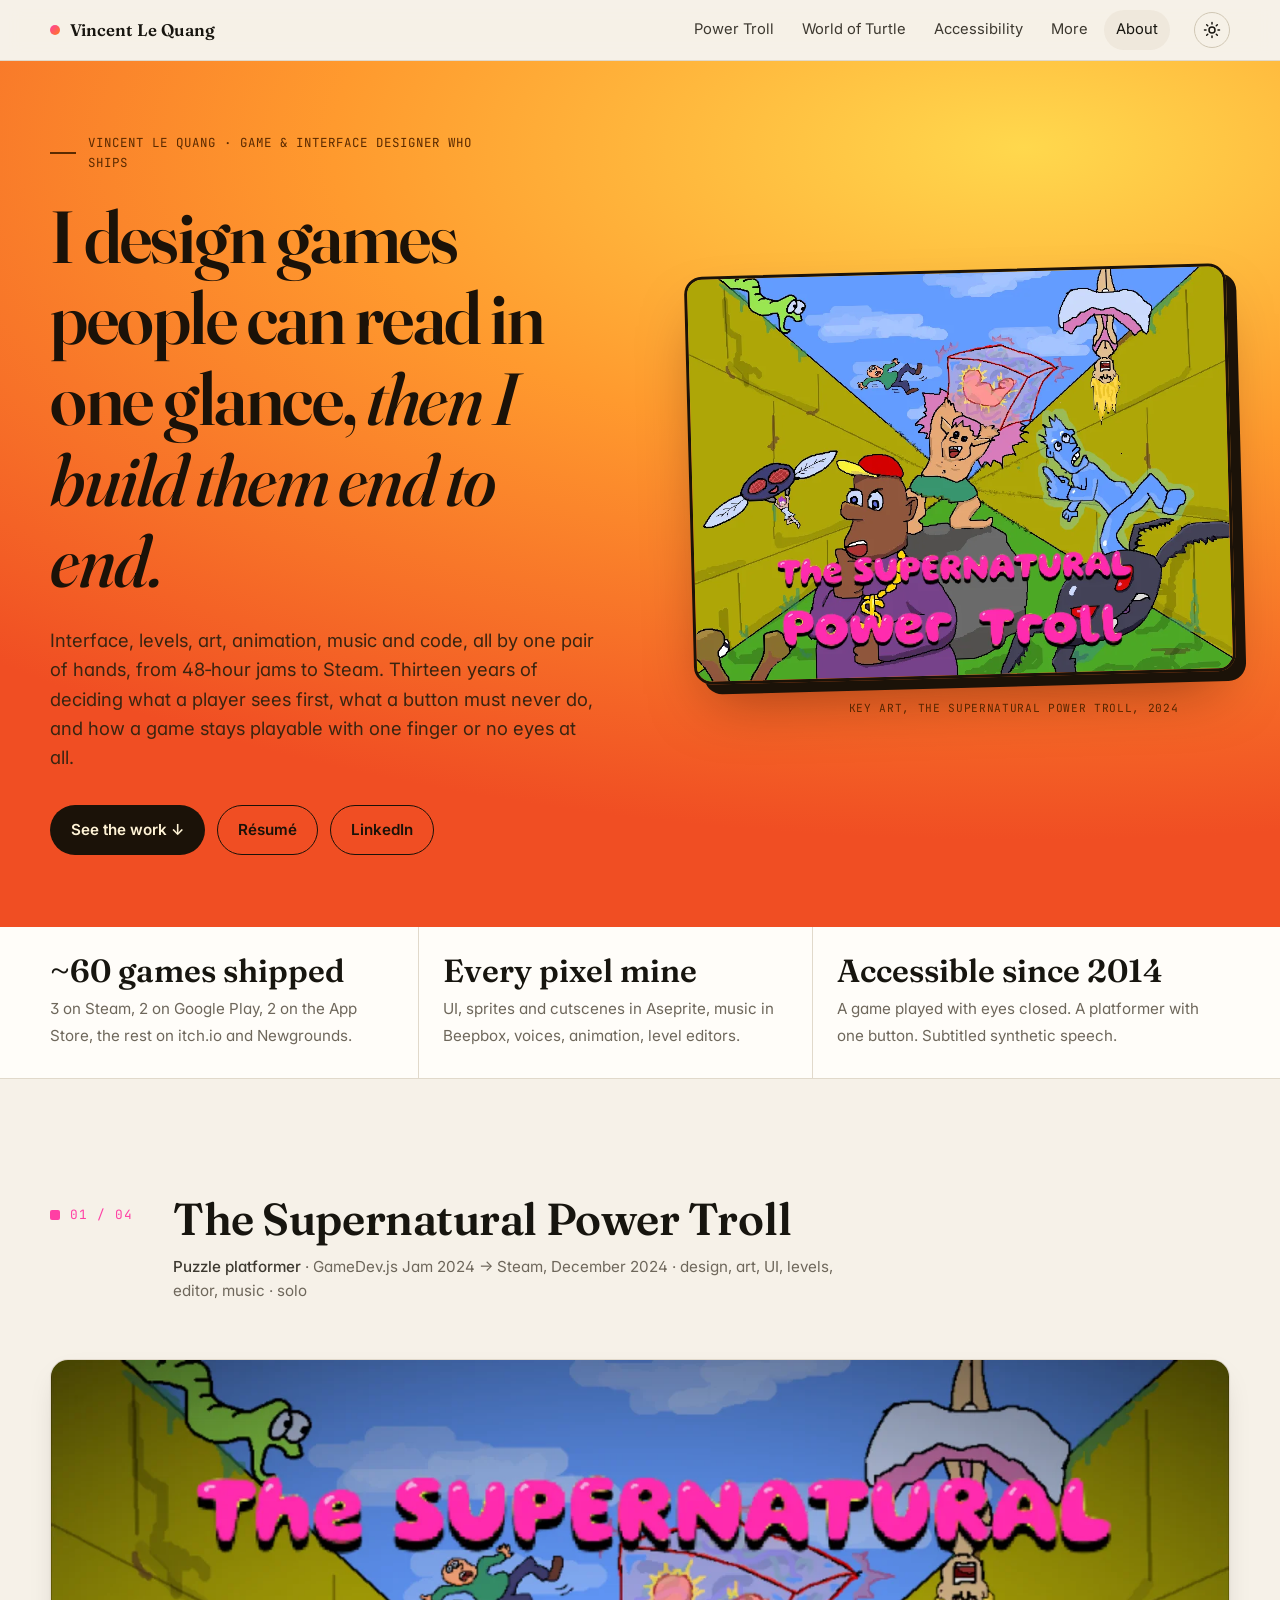
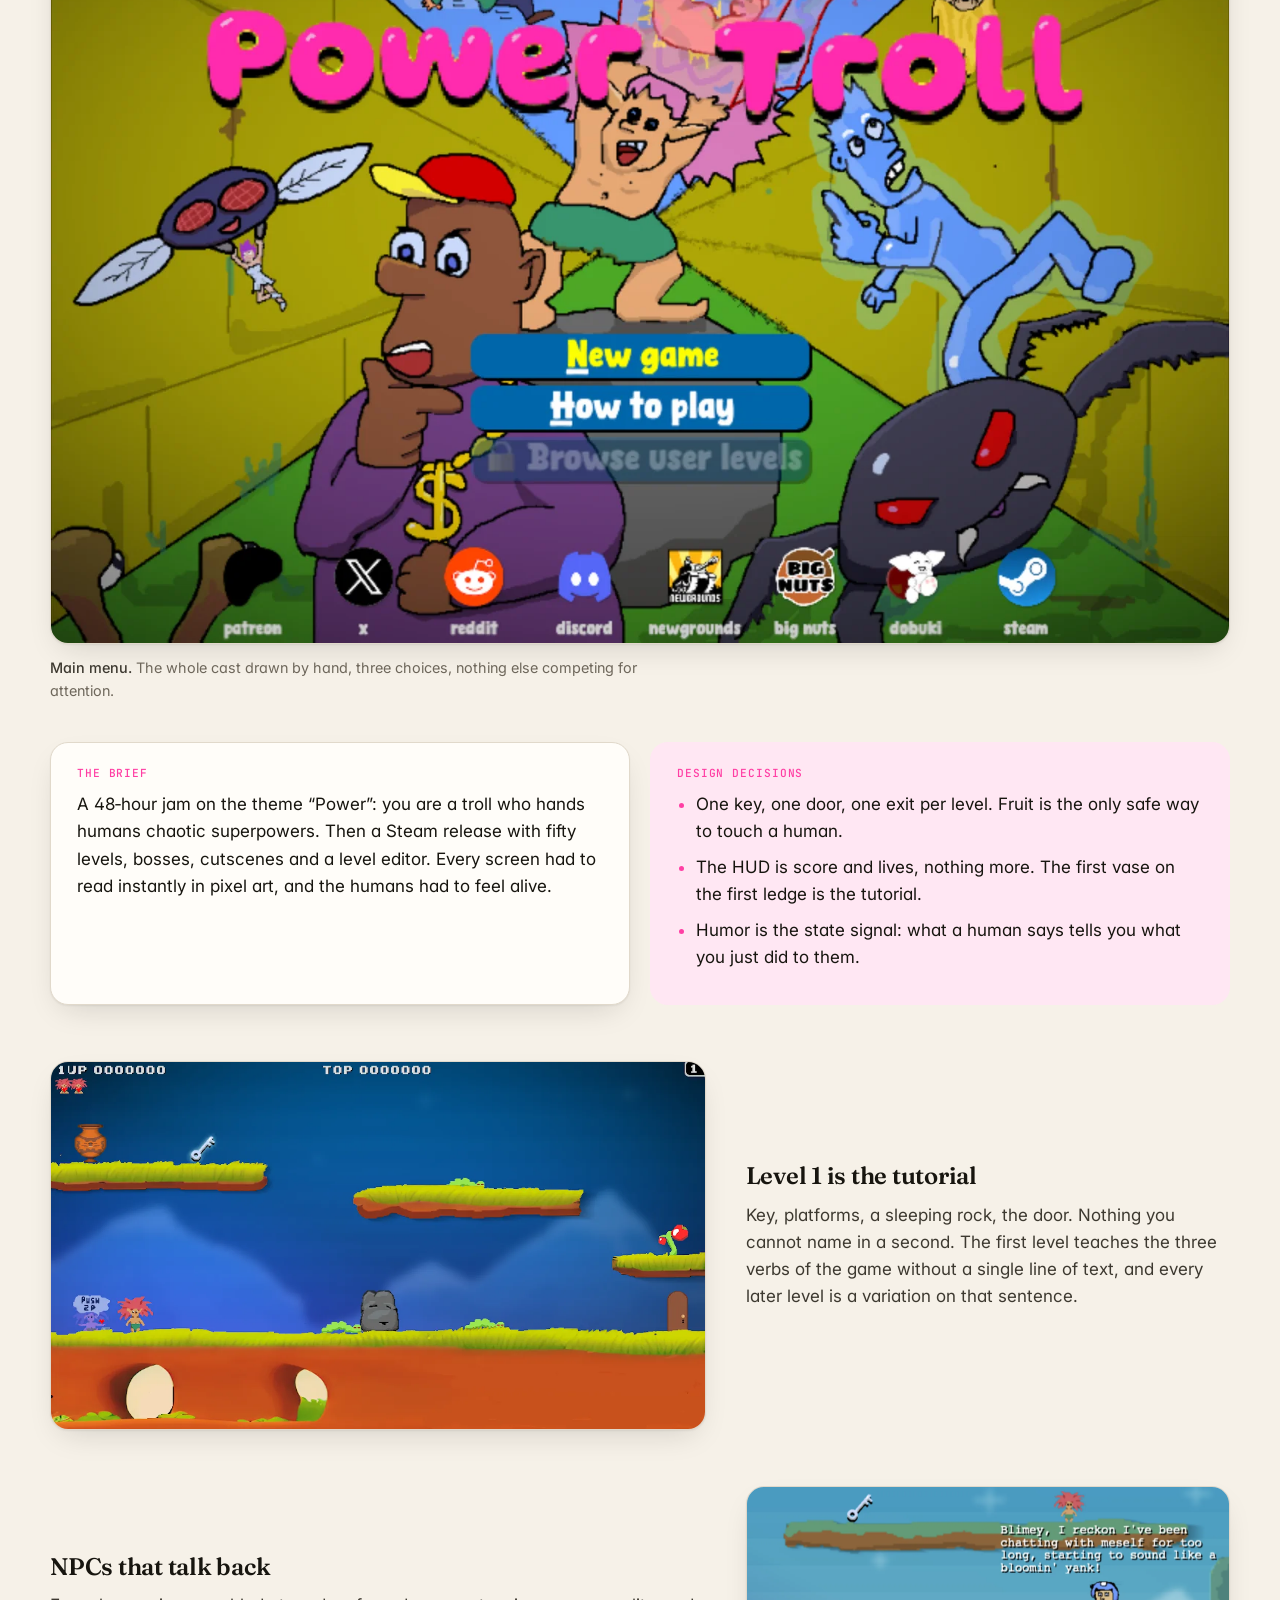
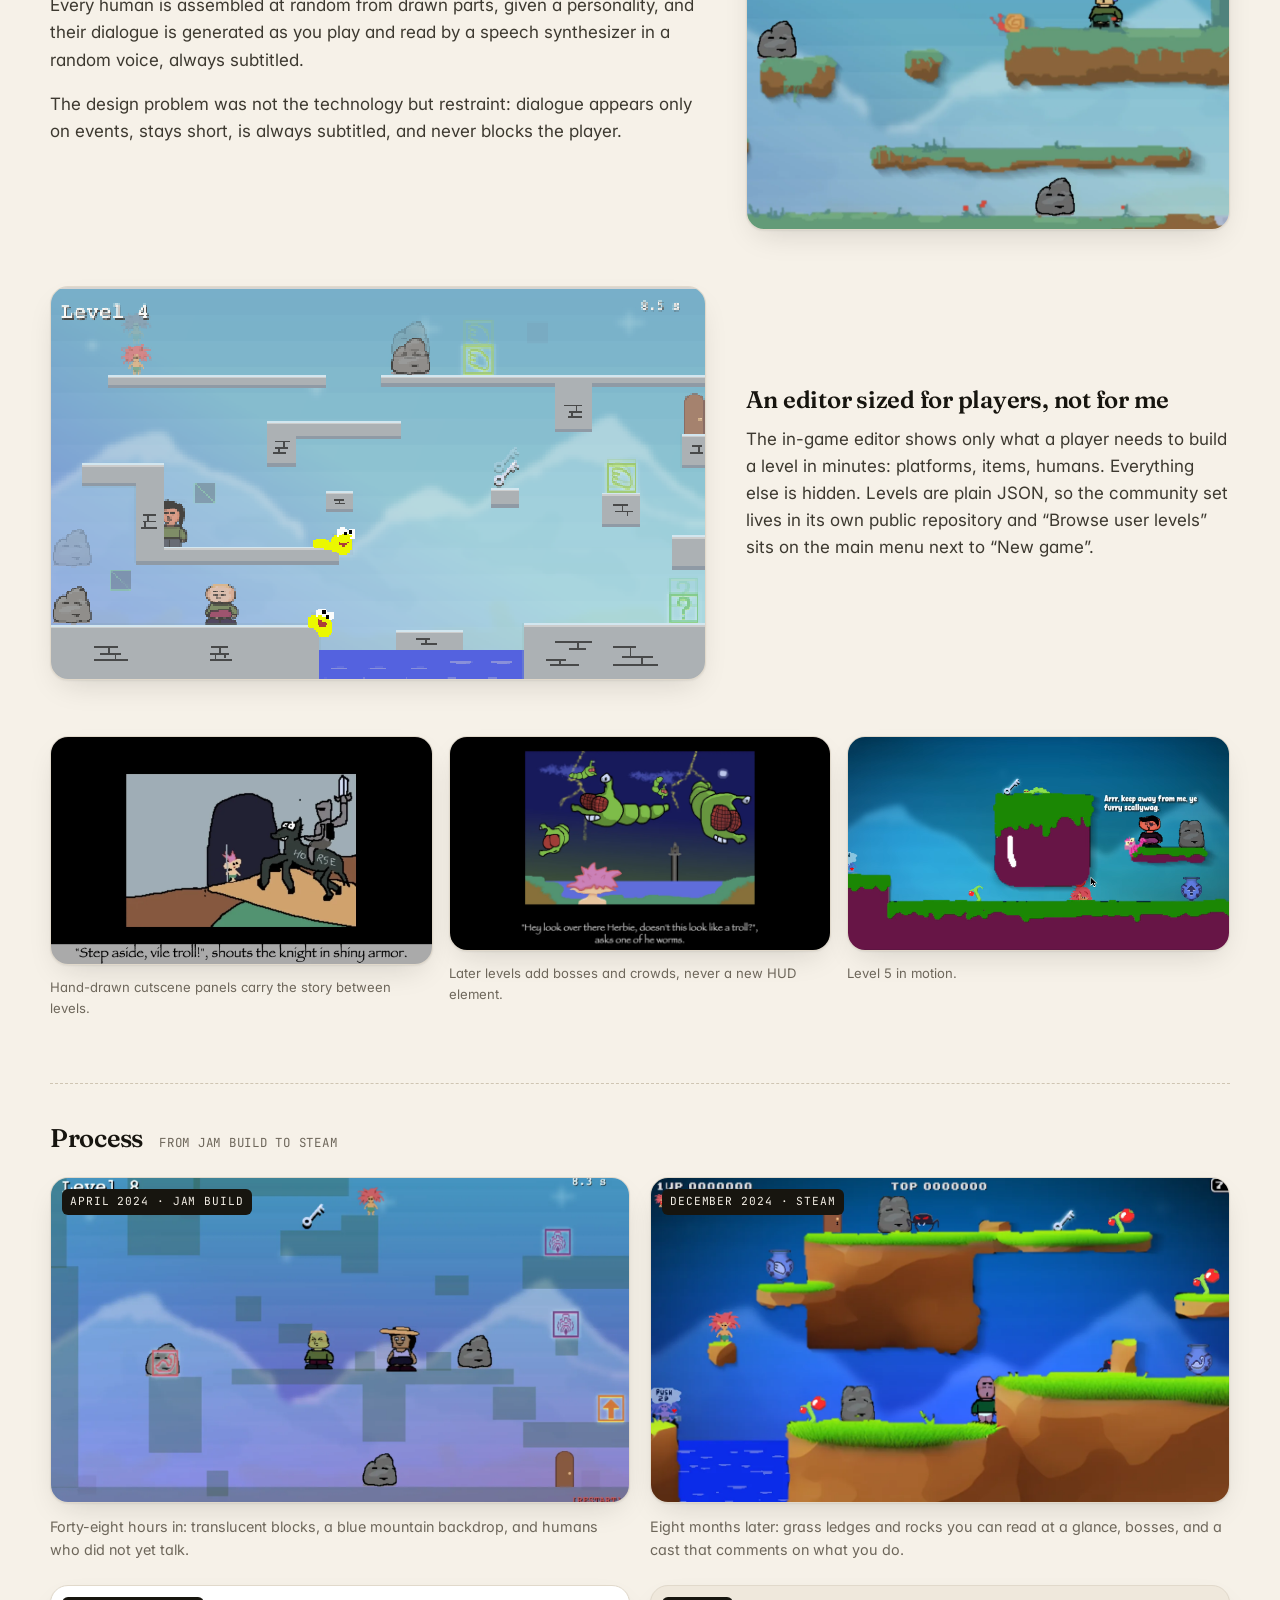
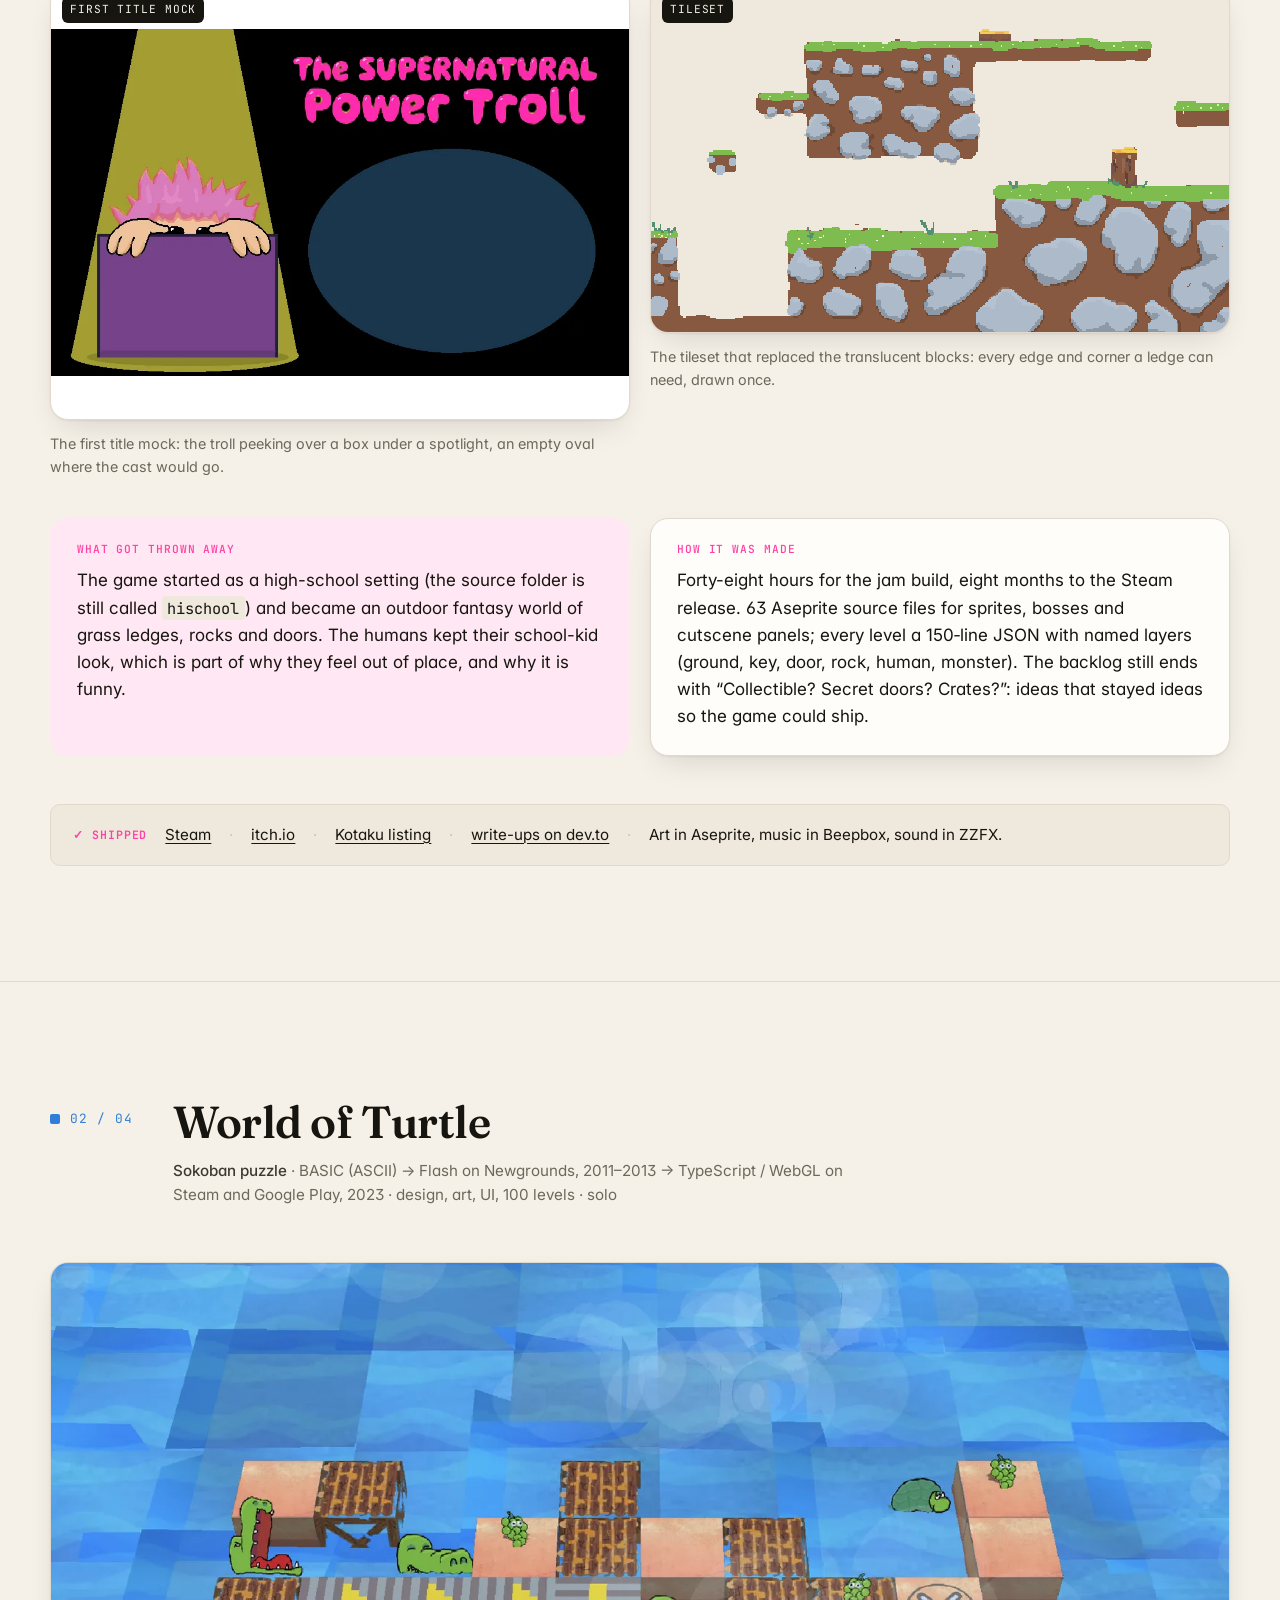
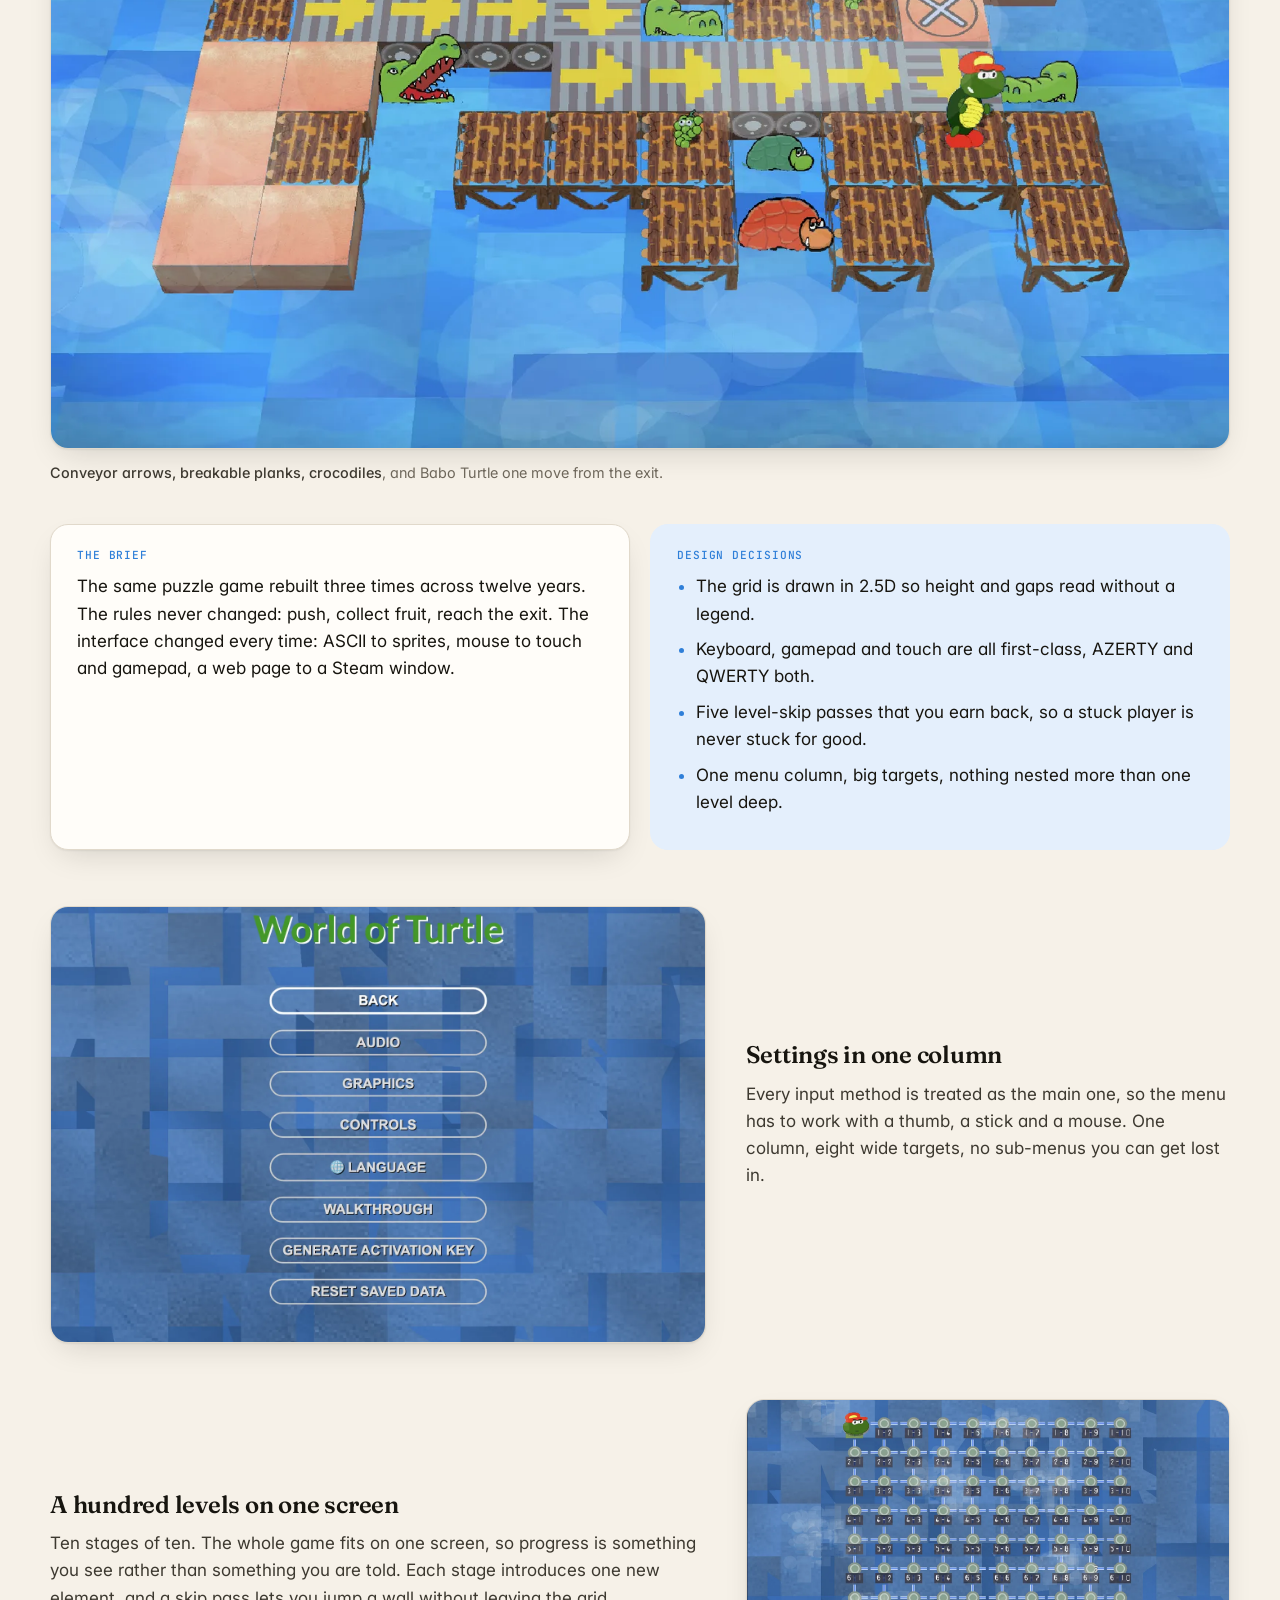
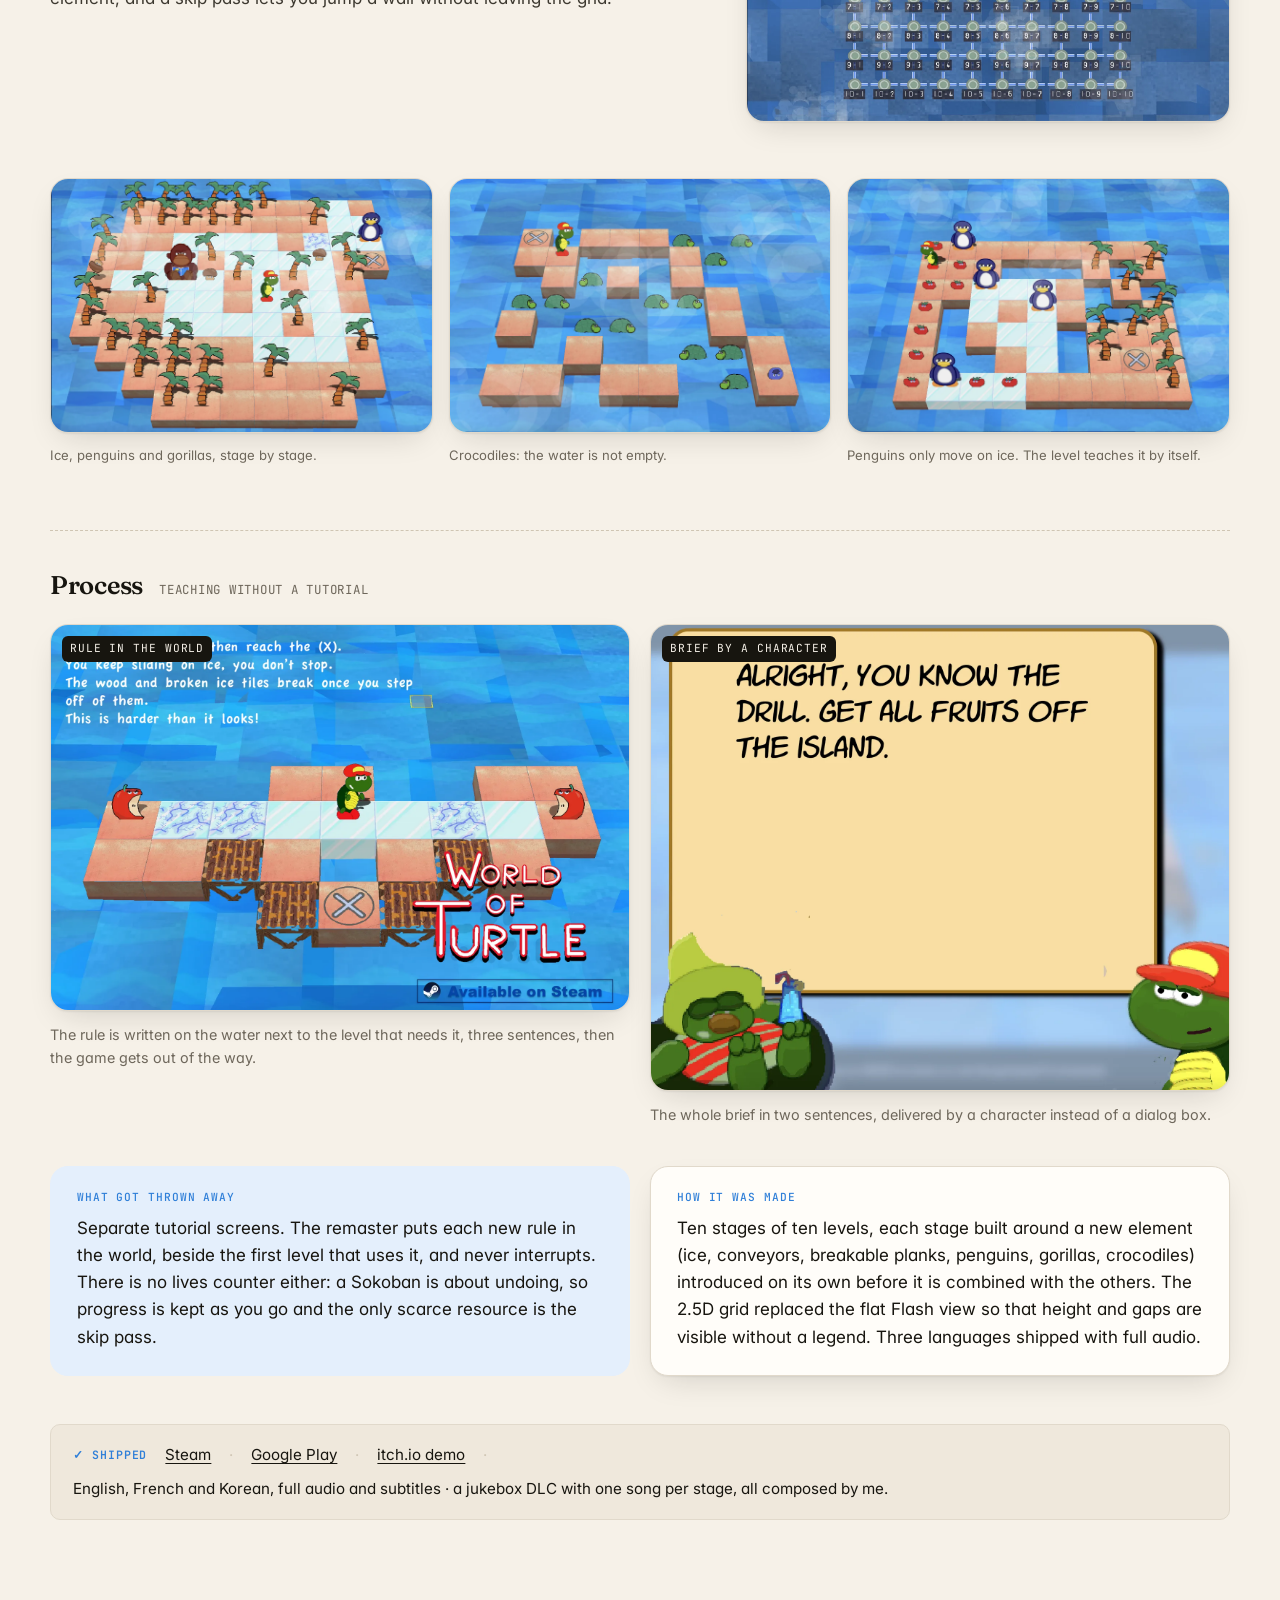
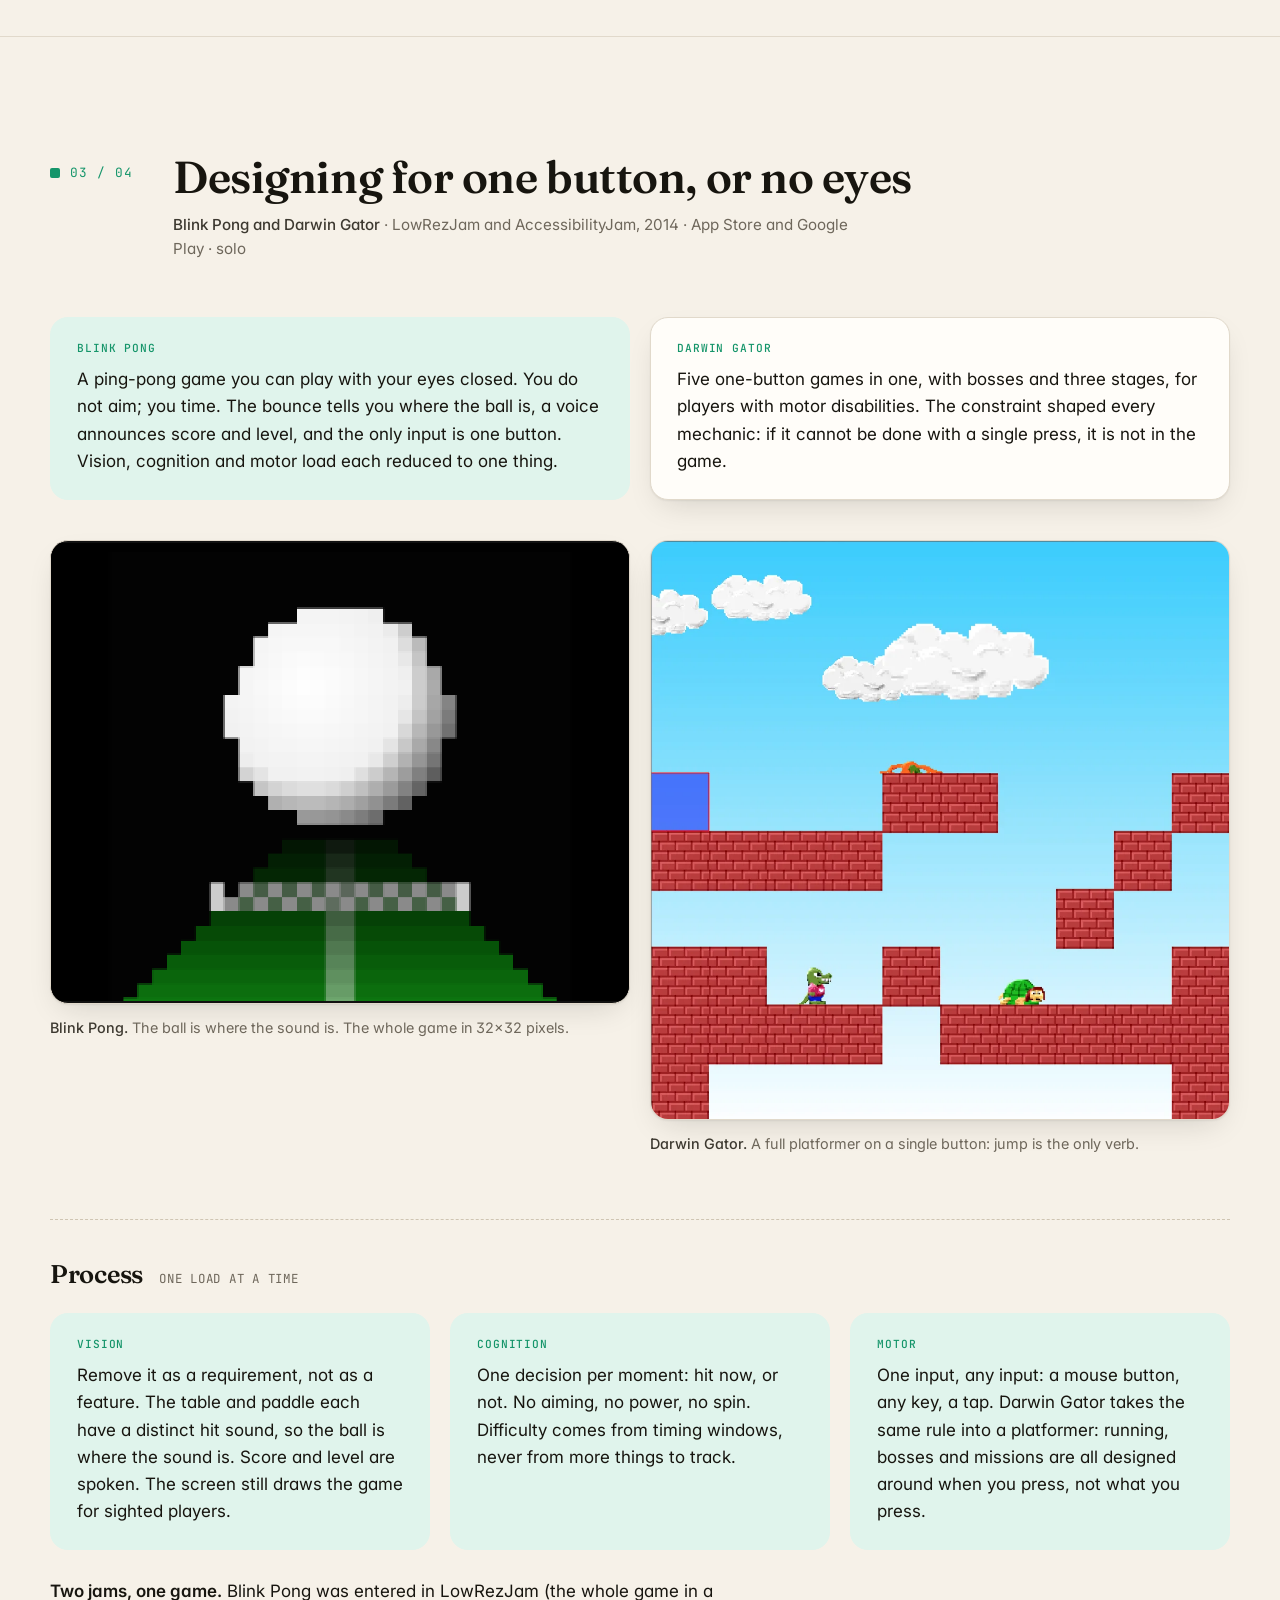
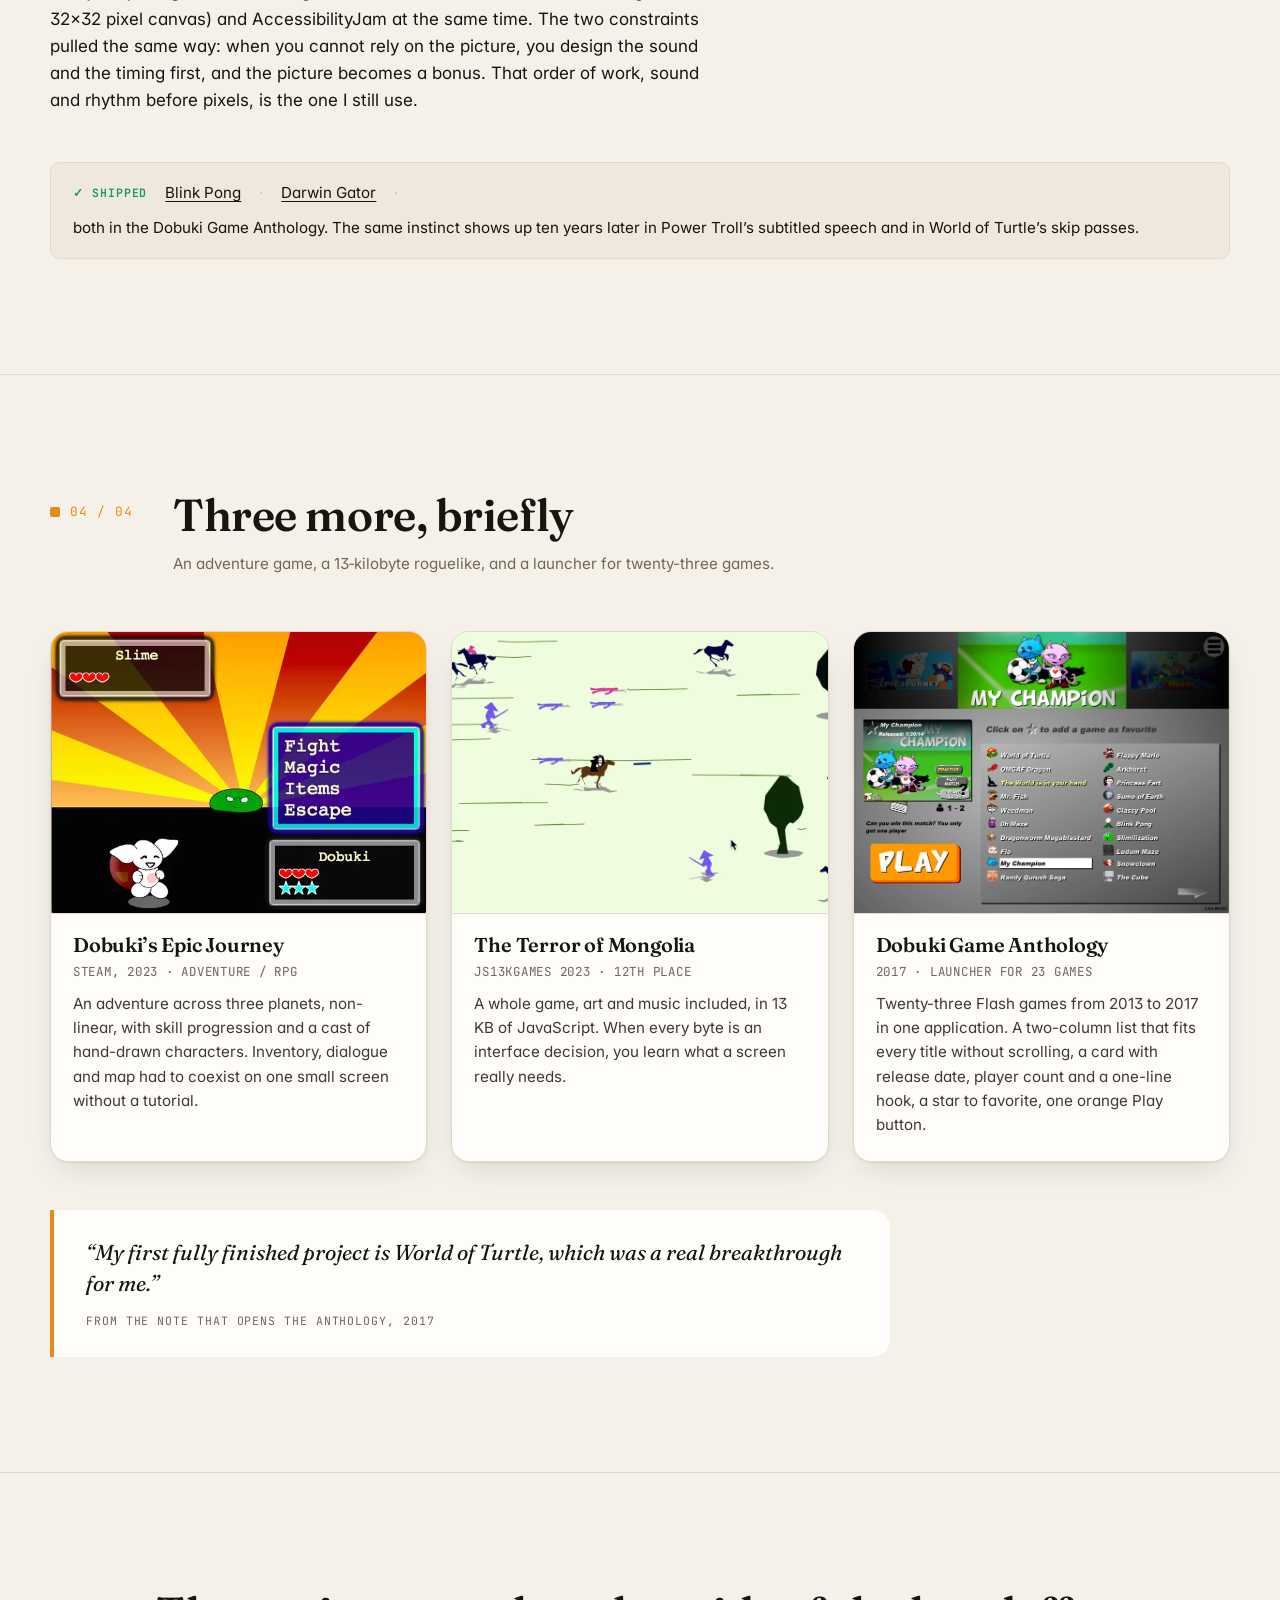
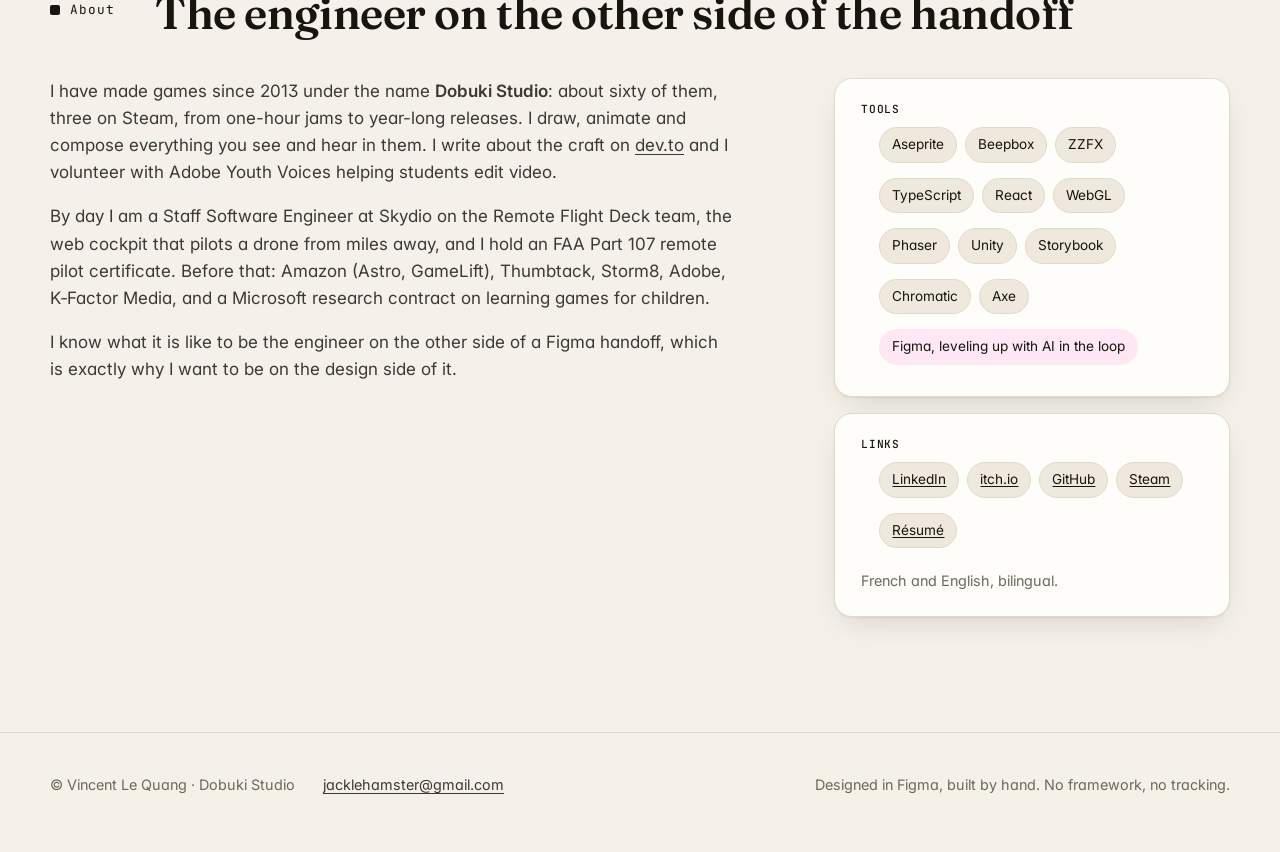
==== design/index.html @ e12a4283 "Personal site at root, design portfolio moved to /design/" ====
<!doctype html>
<html lang="en">
<head>
<meta charset="utf-8">
<meta name="viewport" content="width=device-width, initial-scale=1, viewport-fit=cover">
<title>Vincent Le Quang — Game & UI designer who ships</title>
<meta name="description" content="Design portfolio of Vincent Le Quang: games people can read in one glance, designed, drawn, scored and built end to end. Power Troll, World of Turtle, accessibility games.">
<meta property="og:title" content="Vincent Le Quang — Design portfolio">
<meta property="og:description" content="I design games people can read in one glance, then I build them end to end.">
<meta property="og:image" content="img/pt-menu.webp">
<link rel="icon" href="img/pt-logo.webp" type="image/webp">
<link rel="preconnect" href="https://fonts.googleapis.com">
<link rel="preconnect" href="https://fonts.gstatic.com" crossorigin>
<link href="https://fonts.googleapis.com/css2?family=Fraunces:ital,opsz,wght@0,9..144,400;0,9..144,500;0,9..144,600;1,9..144,400;1,9..144,500&family=Inter:wght@400;500;600&family=JetBrains+Mono:wght@400;500;600&display=swap" rel="stylesheet">
<link rel="stylesheet" href="css/style.css">
</head>
<body>
<a class="skip" href="#work">Skip to the work</a>

<header class="top">
  <div class="wrap">
    <a class="brand" href="#top"><span class="dot" aria-hidden="true"></span>Vincent Le Quang</a>
    <nav class="nav" aria-label="Sections">
      <a href="#troll">Power Troll</a>
      <a href="#turtle">World of Turtle</a>
      <a href="#access">Accessibility</a>
      <a href="#more">More</a>
      <a href="#about">About</a>
    </nav>
    <button class="theme" type="button" aria-label="Switch theme">
      <svg viewBox="0 0 24 24" fill="none" stroke="currentColor" stroke-width="2" stroke-linecap="round" aria-hidden="true"><circle cx="12" cy="12" r="4"/><path d="M12 2v2M12 20v2M4.9 4.9l1.4 1.4M17.7 17.7l1.4 1.4M2 12h2M20 12h2M4.9 19.1l1.4-1.4M17.7 6.3l1.4-1.4"/></svg>
    </button>
  </div>
</header>

<main id="top">

<!-- ===================== HERO ===================== -->
<section class="hero" aria-labelledby="h1">
  <div class="wrap">
    <div class="hero-copy">
      <p class="kicker">Vincent Le Quang · game &amp; interface designer who ships</p>
      <h1 id="h1">I design games people can read in one glance, <em>then I build them end to end.</em></h1>
      <p class="lede">Interface, levels, art, animation, music and code, all by one pair of hands, from 48‑hour jams to Steam. Thirteen years of deciding what a player sees first, what a button must never do, and how a game stays playable with one finger or no eyes at all.</p>
      <div class="hero-cta">
        <a class="btn btn-ink" href="#troll">See the work ↓</a>
        <a class="btn btn-ghost" href="resume.html">Résumé</a>
        <a class="btn btn-ghost" href="https://www.linkedin.com/in/vincentlequang/">LinkedIn</a>
      </div>
    </div>
    <figure class="hero-art">
      <img src="img/hero-troll.webp" width="1000" height="750" alt="The cast of The Supernatural Power Troll: the troll in the middle holding a glowing question-mark cube, surrounded by the humans he has transformed." fetchpriority="high">
      <figcaption>Key art, The Supernatural Power Troll, 2024</figcaption>
    </figure>
  </div>
</section>

<section class="stats" aria-label="In numbers">
  <div class="wrap">
    <div class="stat"><b>~60 games shipped</b><span>3 on Steam, 2 on Google Play, 2 on the App Store, the rest on itch.io and Newgrounds.</span></div>
    <div class="stat"><b>Every pixel mine</b><span>UI, sprites and cutscenes in Aseprite, music in Beepbox, voices, animation, level editors.</span></div>
    <div class="stat"><b>Accessible since 2014</b><span>A game played with eyes closed. A platformer with one button. Subtitled synthetic speech.</span></div>
  </div>
</section>

<div id="work"></div>

<!-- ===================== 01 POWER TROLL ===================== -->
<section class="section case-troll" id="troll" aria-labelledby="h-troll">
  <div class="wrap">
    <div class="section-head">
      <div class="num">01 / 04</div>
      <div>
        <h2 id="h-troll">The Supernatural Power Troll</h2>
        <p class="meta"><b>Puzzle platformer</b> · GameDev.js Jam 2024 → Steam, December 2024 · design, art, UI, levels, editor, music · solo</p>
      </div>
    </div>

    <figure class="fig fig-hero" style="--ar: 4/3">
      <img src="img/pt-menu.webp" width="1600" height="1200" alt="Main menu of Power Troll: the hand-drawn cast on a yellow-to-red gradient, with three options: New game, Browse user levels, Level editor." loading="eager">
      <figcaption><b>Main menu.</b> The whole cast drawn by hand, three choices, nothing else competing for attention.</figcaption>
    </figure>

    <div class="cards">
      <div class="card">
        <h3><span class="tag">The brief</span></h3>
        <p>A 48‑hour jam on the theme “Power”: you are a troll who hands humans chaotic superpowers. Then a Steam release with fifty levels, bosses, cutscenes and a level editor. Every screen had to read instantly in pixel art, and the humans had to feel alive.</p>
      </div>
      <div class="card soft">
        <h3><span class="tag">Design decisions</span></h3>
        <ul>
          <li>One key, one door, one exit per level. Fruit is the only safe way to touch a human.</li>
          <li>The HUD is score and lives, nothing more. The first vase on the first ledge is the tutorial.</li>
          <li>Humor is the state signal: what a human says tells you what you just did to them.</li>
        </ul>
      </div>
    </div>

    <div class="row">
      <figure class="fig" style="--ar: 16/9">
        <img src="img/pt-level1.webp" width="1280" height="720" alt="Level 1 of Power Troll: a key on a ledge, a sleeping rock, grass platforms and the exit door, all readable at a glance." loading="lazy">
      </figure>
      <div class="row-text">
        <h3>Level 1 is the tutorial</h3>
        <p>Key, platforms, a sleeping rock, the door. Nothing you cannot name in a second. The first level teaches the three verbs of the game without a single line of text, and every later level is a variation on that sentence.</p>
      </div>
    </div>

    <div class="row flip">
      <figure class="fig" style="--ar: 1449/1031">
        <img src="img/pt-chat.webp" width="1449" height="1031" alt="A human character in Power Troll speaking a generated line, shown as a subtitle under the scene." loading="lazy">
      </figure>
      <div class="row-text">
        <h3>NPCs that talk back</h3>
        <p>Every human is assembled at random from drawn parts, given a personality, and their dialogue is generated as you play and read by a speech synthesizer in a random voice, always subtitled.</p>
        <p>The design problem was not the technology but restraint: dialogue appears only on events, stays short, is always subtitled, and never blocks the player.</p>
      </div>
    </div>

    <div class="row">
      <figure class="fig pixel" style="--ar: 5/3">
        <img src="img/pt-editor.webp" width="1200" height="720" alt="Editor mode of Power Troll: a palette of platforms, items and humans over the level grid." loading="lazy">
      </figure>
      <div class="row-text">
        <h3>An editor sized for players, not for me</h3>
        <p>The in-game editor shows only what a player needs to build a level in minutes: platforms, items, humans. Everything else is hidden. Levels are plain JSON, so the community set lives in its own public repository and “Browse user levels” sits on the main menu next to “New game”.</p>
      </div>
    </div>

    <div class="gallery">
      <figure class="fig" style="--ar: 1194/715"><img src="img/pt-cutscene-knight.webp" width="1194" height="715" alt="Hand-drawn cutscene panel: a knight on a horse in front of a cave, with the caption “Step aside, vile troll!”." loading="lazy"><figcaption>Hand-drawn cutscene panels carry the story between levels.</figcaption></figure>
      <figure class="fig" style="--ar: 16/9"><img src="img/pt-ss7.webp" width="1920" height="1080" alt="A later level of Power Troll with several humans, rocks and a boss." loading="lazy"><figcaption>Later levels add bosses and crowds, never a new HUD element.</figcaption></figure>
      <figure class="fig" style="--ar: 16/9">
        <video data-loop autoplay muted loop playsinline preload="metadata" poster="img/pt-level5-poster.webp" width="1280" height="720" aria-label="Level 5 of Power Troll in motion">
          <source src="img/pt-level5.webm" type="video/webm">
          <source src="img/pt-level5.mp4" type="video/mp4">
        </video>
        <figcaption>Level 5 in motion.</figcaption>
      </figure>
    </div>

    <div class="process">
      <div class="process-head"><h3>Process</h3><span class="mono">from jam build to Steam</span></div>
      <div class="compare">
        <figure class="fig" style="--ar: 16/9"><span class="label">April 2024 · jam build</span><img src="img/pt-jam-level8.webp" width="1600" height="960" alt="Early jam build of Power Troll: grey-blue translucent platforms over a mountain backdrop, small sprites, a key and a door." loading="lazy"><figcaption>Forty-eight hours in: translucent blocks, a blue mountain backdrop, and humans who did not yet talk.</figcaption></figure>
        <figure class="fig" style="--ar: 16/9"><span class="label">December 2024 · Steam</span><img src="img/pt-ss4.webp" width="1280" height="720" alt="Final version of a Power Troll level: grass ledges, rocks, pink boss, readable sprites." loading="lazy"><figcaption>Eight months later: grass ledges and rocks you can read at a glance, bosses, and a cast that comments on what you do.</figcaption></figure>
      </div>
      <div class="compare">
        <figure class="fig contain" style="--ar: 4/3; --fig-bg:#fff"><span class="label">First title mock</span><img src="img/pt-title-mock.webp" width="1200" height="900" alt="First title mock of Power Troll: the troll peeking over a box under a spotlight, with an empty oval where the cast would go." loading="lazy"><figcaption>The first title mock: the troll peeking over a box under a spotlight, an empty oval where the cast would go.</figcaption></figure>
        <figure class="fig pixel" style="--ar: 5/3"><span class="label">Tileset</span><img src="img/pt-tileset.webp" width="1200" height="720" alt="The Power Troll tileset: grass-topped dirt and rock blocks in every combination needed to build ledges." loading="lazy"><figcaption>The tileset that replaced the translucent blocks: every edge and corner a ledge can need, drawn once.</figcaption></figure>
      </div>
      <div class="cards">
        <div class="card soft">
          <h3><span class="tag">What got thrown away</span></h3>
          <p>The game started as a high-school setting (the source folder is still called <code>hischool</code>) and became an outdoor fantasy world of grass ledges, rocks and doors. The humans kept their school-kid look, which is part of why they feel out of place, and why it is funny.</p>
        </div>
        <div class="card">
          <h3><span class="tag">How it was made</span></h3>
          <p>Forty-eight hours for the jam build, eight months to the Steam release. 63 Aseprite source files for sprites, bosses and cutscene panels; every level a 150‑line JSON with named layers (ground, key, door, rock, human, monster). The backlog still ends with “Collectible? Secret doors? Crates?”: ideas that stayed ideas so the game could ship.</p>
        </div>
      </div>
    </div>

    <div class="shipped">
      <span class="tag">Shipped</span>
      <a href="https://store.steampowered.com/app/3331280/The_Supernatural_Power_Troll/">Steam</a><span class="sep">·</span>
      <a href="https://jacklehamster.itch.io/power-troll">itch.io</a><span class="sep">·</span>
      <a href="https://kotaku.com/games/the-supernatural-power-troll">Kotaku listing</a><span class="sep">·</span>
      <a href="https://dev.to/jacklehamster">write-ups on dev.to</a><span class="sep">·</span>
      <span>Art in Aseprite, music in Beepbox, sound in ZZFX.</span>
    </div>
  </div>
</section>

<!-- ===================== 02 WORLD OF TURTLE ===================== -->
<section class="section case-turtle" id="turtle" aria-labelledby="h-turtle">
  <div class="wrap">
    <div class="section-head">
      <div class="num">02 / 04</div>
      <div>
        <h2 id="h-turtle">World of Turtle</h2>
        <p class="meta"><b>Sokoban puzzle</b> · BASIC (ASCII) → Flash on Newgrounds, 2011–2013 → TypeScript / WebGL on Steam and Google Play, 2023 · design, art, UI, 100 levels · solo</p>
      </div>
    </div>

    <figure class="fig fig-hero" style="--ar: 3/2">
      <img src="img/wot-01.webp" width="1600" height="1066" alt="World of Turtle gameplay: an island of pink and wooden tiles over water, conveyor arrows, crocodiles, and Babo Turtle one step from the exit." loading="lazy">
      <figcaption><b>Conveyor arrows, breakable planks, crocodiles</b>, and Babo Turtle one move from the exit.</figcaption>
    </figure>

    <div class="cards">
      <div class="card">
        <h3><span class="tag">The brief</span></h3>
        <p>The same puzzle game rebuilt three times across twelve years. The rules never changed: push, collect fruit, reach the exit. The interface changed every time: ASCII to sprites, mouse to touch and gamepad, a web page to a Steam window.</p>
      </div>
      <div class="card soft">
        <h3><span class="tag">Design decisions</span></h3>
        <ul>
          <li>The grid is drawn in 2.5D so height and gaps read without a legend.</li>
          <li>Keyboard, gamepad and touch are all first-class, AZERTY and QWERTY both.</li>
          <li>Five level-skip passes that you earn back, so a stuck player is never stuck for good.</li>
          <li>One menu column, big targets, nothing nested more than one level deep.</li>
        </ul>
      </div>
    </div>

    <div class="row">
      <figure class="fig" style="--ar: 3/2">
        <img src="img/wot-06.webp" width="1600" height="1066" alt="World of Turtle settings menu: a single column of wide buttons: Back, Audio, Graphics, Controls, Language, Walkthrough, Generate activation key, Reset saved data." loading="lazy">
      </figure>
      <div class="row-text">
        <h3>Settings in one column</h3>
        <p>Every input method is treated as the main one, so the menu has to work with a thumb, a stick and a mouse. One column, eight wide targets, no sub-menus you can get lost in.</p>
      </div>
    </div>

    <div class="row flip">
      <figure class="fig" style="--ar: 3/2">
        <img src="img/wot-07.webp" width="1600" height="1066" alt="World of Turtle level select: a ten-by-ten grid of level tiles, from 1-1 to 10-10, all visible at once." loading="lazy">
      </figure>
      <div class="row-text">
        <h3>A hundred levels on one screen</h3>
        <p>Ten stages of ten. The whole game fits on one screen, so progress is something you see rather than something you are told. Each stage introduces one new element, and a skip pass lets you jump a wall without leaving the grid.</p>
      </div>
    </div>

    <div class="gallery">
      <figure class="fig" style="--ar: 3/2"><img src="img/wot-03.webp" width="1600" height="1066" alt="A World of Turtle level with palm trees, ice tiles, penguins and a gorilla." loading="lazy"><figcaption>Ice, penguins and gorillas, stage by stage.</figcaption></figure>
      <figure class="fig" style="--ar: 3/2"><img src="img/wot-04.webp" width="1600" height="1066" alt="A World of Turtle level ringed by crocodiles in the water." loading="lazy"><figcaption>Crocodiles: the water is not empty.</figcaption></figure>
      <figure class="fig" style="--ar: 3/2"><img src="img/wot-05.webp" width="1600" height="1066" alt="A World of Turtle level with penguins on ice, tomatoes to collect and the X exit." loading="lazy"><figcaption>Penguins only move on ice. The level teaches it by itself.</figcaption></figure>
    </div>

    <div class="process">
      <div class="process-head"><h3>Process</h3><span class="mono">teaching without a tutorial</span></div>
      <div class="compare">
        <figure class="fig" style="--ar: 3/2"><span class="label">Rule in the world</span><img src="img/wot-10.webp" width="1600" height="1066" alt="A World of Turtle level with its rule written on the water next to it: grab two apples then reach the X; sliding on ice you do not stop; wood and broken ice break once you step off." loading="lazy"><figcaption>The rule is written on the water next to the level that needs it, three sentences, then the game gets out of the way.</figcaption></figure>
        <figure class="fig" style="--ar: 1800/1448"><span class="label">Brief by a character</span><img src="img/wot-13.webp" width="1600" height="1287" alt="A dialogue card in World of Turtle: a turtle character says “Alright, you know the drill. Get all fruits off the island.”" loading="lazy"><figcaption>The whole brief in two sentences, delivered by a character instead of a dialog box.</figcaption></figure>
      </div>
      <div class="cards">
        <div class="card soft">
          <h3><span class="tag">What got thrown away</span></h3>
          <p>Separate tutorial screens. The remaster puts each new rule in the world, beside the first level that uses it, and never interrupts. There is no lives counter either: a Sokoban is about undoing, so progress is kept as you go and the only scarce resource is the skip pass.</p>
        </div>
        <div class="card">
          <h3><span class="tag">How it was made</span></h3>
          <p>Ten stages of ten levels, each stage built around a new element (ice, conveyors, breakable planks, penguins, gorillas, crocodiles) introduced on its own before it is combined with the others. The 2.5D grid replaced the flat Flash view so that height and gaps are visible without a legend. Three languages shipped with full audio.</p>
        </div>
      </div>
    </div>

    <div class="shipped">
      <span class="tag">Shipped</span>
      <a href="https://store.steampowered.com/app/2258040/World_of_Turtle/">Steam</a><span class="sep">·</span>
      <a href="https://play.google.com/store/apps/details?id=net.dobuki.worldofturtle">Google Play</a><span class="sep">·</span>
      <a href="https://jacklehamster.itch.io/world-of-turtle-remaster">itch.io demo</a><span class="sep">·</span>
      <span>English, French and Korean, full audio and subtitles · a jukebox DLC with one song per stage, all composed by me.</span>
    </div>
  </div>
</section>

<!-- ===================== 03 ACCESSIBILITY ===================== -->
<section class="section case-access" id="access" aria-labelledby="h-access">
  <div class="wrap">
    <div class="section-head">
      <div class="num">03 / 04</div>
      <div>
        <h2 id="h-access">Designing for one button, or no eyes</h2>
        <p class="meta"><b>Blink Pong and Darwin Gator</b> · LowRezJam and AccessibilityJam, 2014 · App Store and Google Play · solo</p>
      </div>
    </div>

    <div class="cards">
      <div class="card soft">
        <h3><span class="tag">Blink Pong</span></h3>
        <p>A ping-pong game you can play with your eyes closed. You do not aim; you time. The bounce tells you where the ball is, a voice announces score and level, and the only input is one button. Vision, cognition and motor load each reduced to one thing.</p>
      </div>
      <div class="card">
        <h3><span class="tag">Darwin Gator</span></h3>
        <p>Five one-button games in one, with bosses and three stages, for players with motor disabilities. The constraint shaped every mechanic: if it cannot be done with a single press, it is not in the game.</p>
      </div>
    </div>

    <div class="compare">
      <figure class="fig pixel contain" style="--ar: 5/4; --fig-bg:#111"><img src="img/blink-pong.webp" width="945" height="750" alt="Blink Pong: a 32 by 32 pixel table-tennis scene, the ball mid-flight." loading="lazy"><figcaption><b>Blink Pong.</b> The ball is where the sound is. The whole game in 32×32 pixels.</figcaption></figure>
      <figure class="fig" style="--ar: 1/1"><img src="img/darwin-gator.webp" width="1099" height="1103" alt="Darwin Gator: a pixel-art platformer level with red brick platforms, a gator in a pink shirt and a turtle enemy." loading="lazy"><figcaption><b>Darwin Gator.</b> A full platformer on a single button: jump is the only verb.</figcaption></figure>
    </div>

    <div class="process">
      <div class="process-head"><h3>Process</h3><span class="mono">one load at a time</span></div>
      <div class="three">
        <div class="card soft"><h3><span class="tag">Vision</span></h3><p>Remove it as a requirement, not as a feature. The table and paddle each have a distinct hit sound, so the ball is where the sound is. Score and level are spoken. The screen still draws the game for sighted players.</p></div>
        <div class="card soft"><h3><span class="tag">Cognition</span></h3><p>One decision per moment: hit now, or not. No aiming, no power, no spin. Difficulty comes from timing windows, never from more things to track.</p></div>
        <div class="card soft"><h3><span class="tag">Motor</span></h3><p>One input, any input: a mouse button, any key, a tap. Darwin Gator takes the same rule into a platformer: running, bosses and missions are all designed around when you press, not what you press.</p></div>
      </div>
      <p style="margin-top:28px"><strong>Two jams, one game.</strong> Blink Pong was entered in LowRezJam (the whole game in a 32×32 pixel canvas) and AccessibilityJam at the same time. The two constraints pulled the same way: when you cannot rely on the picture, you design the sound and the timing first, and the picture becomes a bonus. That order of work, sound and rhythm before pixels, is the one I still use.</p>
    </div>

    <div class="shipped">
      <span class="tag">Shipped</span>
      <a href="https://jacklehamster.itch.io/blink-pong">Blink Pong</a><span class="sep">·</span>
      <a href="https://jacklehamster.itch.io/darwin-gator">Darwin Gator</a><span class="sep">·</span>
      <span>both in the Dobuki Game Anthology. The same instinct shows up ten years later in Power Troll’s subtitled speech and in World of Turtle’s skip passes.</span>
    </div>
  </div>
</section>

<!-- ===================== 04 MORE ===================== -->
<section class="section case-misc" id="more" aria-labelledby="h-more">
  <div class="wrap">
    <div class="section-head">
      <div class="num">04 / 04</div>
      <div>
        <h2 id="h-more">Three more, briefly</h2>
        <p class="meta">An adventure game, a 13‑kilobyte roguelike, and a launcher for twenty-three games.</p>
      </div>
    </div>

    <div class="brief-grid">
      <article class="brief">
        <img src="img/epic-journey.webp" width="601" height="449" alt="Dobuki’s Epic Journey: a hand-drawn adventure screen with the hero, an inventory and a dialogue." loading="lazy">
        <div class="body">
          <h3>Dobuki’s Epic Journey</h3>
          <span class="mono">Steam, 2023 · adventure / RPG</span>
          <p>An adventure across three planets, non-linear, with skill progression and a cast of hand-drawn characters. Inventory, dialogue and map had to coexist on one small screen without a tutorial.</p>
        </div>
      </article>
      <article class="brief">
        <img src="img/terror-mongolia.webp" width="1600" height="649" alt="The Terror of Mongolia: a top-down pixel-art shooter scene." loading="lazy">
        <div class="body">
          <h3>The Terror of Mongolia</h3>
          <span class="mono">js13kgames 2023 · 12th place</span>
          <p>A whole game, art and music included, in 13 KB of JavaScript. When every byte is an interface decision, you learn what a screen really needs.</p>
        </div>
      </article>
      <article class="brief">
        <img src="img/anthology.webp" width="1600" height="1198" alt="The Dobuki Game Anthology launcher: a two-column list of 23 games, a card with release date and player count, and a big orange Play button." loading="lazy">
        <div class="body">
          <h3>Dobuki Game Anthology</h3>
          <span class="mono">2017 · launcher for 23 games</span>
          <p>Twenty-three Flash games from 2013 to 2017 in one application. A two-column list that fits every title without scrolling, a card with release date, player count and a one-line hook, a star to favorite, one orange Play button.</p>
        </div>
      </article>
    </div>

    <blockquote class="quote">“My first fully finished project is World of Turtle, which was a real breakthrough for me.”<cite>From the note that opens the anthology, 2017</cite></blockquote>
  </div>
</section>

<!-- ===================== ABOUT ===================== -->
<section class="section" id="about" aria-labelledby="h-about">
  <div class="wrap">
    <div class="section-head">
      <div class="num" style="--accent: var(--ink)">About</div>
      <div><h2 id="h-about">The engineer on the other side of the handoff</h2></div>
    </div>
    <div class="about">
      <div>
        <p>I have made games since 2013 under the name <strong>Dobuki Studio</strong>: about sixty of them, three on Steam, from one-hour jams to year-long releases. I draw, animate and compose everything you see and hear in them. I write about the craft on <a href="https://dev.to/jacklehamster">dev.to</a> and I volunteer with Adobe Youth Voices helping students edit video.</p>
        <p>By day I am a Staff Software Engineer at Skydio on the Remote Flight Deck team, the web cockpit that pilots a drone from miles away, and I hold an FAA Part 107 remote pilot certificate. Before that: Amazon (Astro, GameLift), Thumbtack, Storm8, Adobe, K‑Factor Media, and a Microsoft research contract on learning games for children.</p>
        <p>I know what it is like to be the engineer on the other side of a Figma handoff, which is exactly why I want to be on the design side of it.</p>
      </div>
      <div class="side">
        <div class="card">
          <h3><span class="tag" style="--accent: var(--ink)">Tools</span></h3>
          <ul class="pill-list">
            <li>Aseprite</li><li>Beepbox</li><li>ZZFX</li><li>TypeScript</li><li>React</li><li>WebGL</li><li>Phaser</li><li>Unity</li><li>Storybook</li><li>Chromatic</li><li>Axe</li><li class="hi">Figma, leveling up with AI in the loop</li>
          </ul>
        </div>
        <div class="card">
          <h3><span class="tag" style="--accent: var(--ink)">Links</span></h3>
          <ul class="pill-list">
            <li><a href="https://www.linkedin.com/in/vincentlequang/">LinkedIn</a></li>
            <li><a href="https://jacklehamster.itch.io/">itch.io</a></li>
            <li><a href="https://github.com/jacklehamster">GitHub</a></li>
            <li><a href="https://store.steampowered.com/search/?developer=Dobuki%20Studio">Steam</a></li>
            <li><a href="resume.html">Résumé</a></li>
          </ul>
          <p style="margin:14px 0 0; font-size:.9rem; color:var(--muted)">French and English, bilingual.</p>
        </div>
      </div>
    </div>
  </div>
</section>

</main>

<footer class="foot">
  <div class="wrap">
    <span>© Vincent Le Quang · Dobuki Studio</span>
    <a href="mailto:jacklehamster@gmail.com">jacklehamster@gmail.com</a>
    <span class="right">Designed in Figma, built by hand. No framework, no tracking.</span>
  </div>
</footer>

<script src="js/main.js"></script>
</body>
</html>
---- design/css/style.css ----
/* ---------------------------------------------------------------
   Vincent Le Quang — portfolio
   Design tokens first, then layout, then the case-study modules.
   --------------------------------------------------------------- */

:root {
  color-scheme: light;

  /* paper + ink */
  --bg: #f6f1e8;
  --bg-2: #efe8dc;
  --surface: #fffdf9;
  --ink: #17150f;
  --ink-2: #3d3930;
  --muted: #6e675b;
  --line: #e1d9cb;
  --line-2: #cfc5b3;

  /* case accents (one per case) */
  --troll: #ff3fa4;
  --troll-2: #ff7a1a;
  --troll-soft: #ffe7f3;
  --turtle: #2f7fd8;
  --turtle-2: #3cae4b;
  --turtle-soft: #e4effc;
  --access: #15956a;
  --access-soft: #e0f4ec;
  --misc: #e8891a;
  --misc-soft: #fdeedb;

  --accent: var(--troll);

  /* type */
  --font-display: "Fraunces", "Iowan Old Style", Georgia, serif;
  --font-body: "Inter", system-ui, -apple-system, "Segoe UI", sans-serif;
  --font-mono: "JetBrains Mono", ui-monospace, SFMono-Regular, Menlo, monospace;

  /* rhythm */
  --measure: 62ch;
  --wrap: 1180px;
  --gutter: clamp(16px, 4vw, 48px);
  --radius: 18px;
  --radius-sm: 10px;
  --shadow: 0 1px 2px rgba(23, 21, 15, .06), 0 12px 32px -12px rgba(23, 21, 15, .18);
}

:root:not([data-theme="light"]) {
  @media (prefers-color-scheme: dark) {
    color-scheme: dark;
    --bg: #121110;
    --bg-2: #1a1816;
    --surface: #1e1c19;
    --ink: #f3eee5;
    --ink-2: #d9d2c5;
    --muted: #a69e90;
    --line: #2d2a25;
    --line-2: #403b34;
    --troll-soft: #3a1c2c;
    --turtle-soft: #182a40;
    --access-soft: #14302a;
    --misc-soft: #3a2812;
    --shadow: 0 1px 2px rgba(0,0,0,.4), 0 16px 40px -16px rgba(0,0,0,.7);
  }
}
:root[data-theme="dark"] {
  color-scheme: dark;
  --bg: #121110;
  --bg-2: #1a1816;
  --surface: #1e1c19;
  --ink: #f3eee5;
  --ink-2: #d9d2c5;
  --muted: #a69e90;
  --line: #2d2a25;
  --line-2: #403b34;
  --troll-soft: #3a1c2c;
  --turtle-soft: #182a40;
  --access-soft: #14302a;
  --misc-soft: #3a2812;
  --shadow: 0 1px 2px rgba(0,0,0,.4), 0 16px 40px -16px rgba(0,0,0,.7);
}

/* ---------- base ---------- */
*, *::before, *::after { box-sizing: border-box; }
html { scroll-behavior: smooth; -webkit-text-size-adjust: 100%; }
@media (prefers-reduced-motion: reduce) { html { scroll-behavior: auto; } }
body {
  margin: 0;
  background: var(--bg);
  color: var(--ink);
  font-family: var(--font-body);
  font-size: 17px;
  line-height: 1.6;
  font-feature-settings: "ss01", "cv11";
  -webkit-font-smoothing: antialiased;
}
img, video { max-width: 100%; height: auto; display: block; }
a { color: inherit; text-decoration-thickness: 1px; text-underline-offset: .18em; }
a:hover { text-decoration-color: var(--accent); }
:focus-visible { outline: 3px solid var(--accent); outline-offset: 3px; border-radius: 4px; }
h1, h2, h3, h4 { font-family: var(--font-display); font-weight: 600; line-height: 1.1; letter-spacing: -.01em; margin: 0; }
h1 { font-size: clamp(2.4rem, 6vw, 4.6rem); font-variation-settings: "opsz" 144; letter-spacing: -.02em; }
h2 { font-size: clamp(1.9rem, 3.6vw, 2.8rem); }
h3 { font-size: 1.25rem; }
p { margin: 0 0 1em; max-width: var(--measure); }
strong { font-weight: 600; }
code { font-family: var(--font-mono); font-size: .9em; background: var(--bg-2); padding: .1em .35em; border-radius: 4px; }
.mono { font-family: var(--font-mono); font-size: .78rem; letter-spacing: .06em; text-transform: uppercase; color: var(--muted); }
.wrap { width: min(100% - 2 * var(--gutter), var(--wrap)); margin-inline: auto; }
.sr-only { position: absolute; width: 1px; height: 1px; overflow: hidden; clip: rect(0 0 0 0); white-space: nowrap; }
.skip { position: absolute; left: 16px; top: -60px; background: var(--ink); color: var(--bg); padding: 10px 14px; border-radius: 8px; z-index: 100; }
.skip:focus { top: 12px; }

/* ---------- top bar ---------- */
.top {
  position: sticky; top: 0; z-index: 50;
  backdrop-filter: saturate(140%) blur(10px);
  background: color-mix(in srgb, var(--bg) 82%, transparent);
  border-bottom: 1px solid var(--line);
}
.top .wrap { display: flex; align-items: center; gap: 24px; min-height: 60px; }
.brand { font-family: var(--font-display); font-weight: 600; font-size: 1.05rem; text-decoration: none; display: flex; align-items: center; gap: 10px; }
.brand .dot { width: 10px; height: 10px; border-radius: 50%; background: linear-gradient(135deg, var(--troll), var(--troll-2)); }
.nav { margin-left: auto; display: flex; gap: 4px; }
.nav a { text-decoration: none; padding: 8px 12px; border-radius: 999px; font-size: .92rem; color: var(--ink-2); }
.nav a:hover, .nav a[aria-current="true"] { background: var(--bg-2); color: var(--ink); }
.theme { border: 1px solid var(--line-2); background: transparent; color: var(--ink); width: 36px; height: 36px; border-radius: 50%; cursor: pointer; display: grid; place-items: center; }
.theme svg { width: 18px; height: 18px; }
@media (max-width: 720px) { .nav { display: none; } }

/* ---------- hero ---------- */
.hero {
  position: relative; overflow: hidden;
  background:
    radial-gradient(120% 80% at 80% 10%, #ffd84d 0%, #ff9a2e 45%, #f04e23 100%);
  color: #1b1208;
}
.hero .wrap { display: grid; grid-template-columns: 1.05fr .95fr; gap: 40px; align-items: center; min-height: min(78vh, 760px); padding-block: 72px; }
.hero-copy { padding-bottom: 0; }
.hero .kicker { font-family: var(--font-mono); font-size: .78rem; letter-spacing: .08em; text-transform: uppercase; color: #5a2a00; margin-bottom: 24px; display: flex; gap: 12px; align-items: center; }
.hero .kicker::before { content: ""; width: 28px; height: 2px; background: currentColor; }
.hero h1 { color: #1b1208; max-width: 12ch; }
.hero h1 em { font-style: italic; font-weight: 500; }
.hero .lede { font-size: 1.15rem; max-width: 46ch; margin-top: 24px; color: #3a2410; }
.hero-cta { display: flex; flex-wrap: wrap; gap: 12px; margin-top: 32px; }
.btn { display: inline-flex; align-items: center; gap: 8px; padding: 12px 20px; border-radius: 999px; text-decoration: none; font-weight: 600; font-size: .95rem; border: 1.5px solid transparent; transition: transform .15s ease, box-shadow .15s ease; }
.btn:hover { transform: translateY(-1px); }
.btn-ink { background: #1b1208; color: #fff3d6; }
.btn-ghost { border-color: #1b1208; color: #1b1208; }
.hero-art { position: relative; }
.hero-art img { width: 100%; max-width: 640px; margin-inline: auto; border-radius: var(--radius); border: 3px solid #1b1208; box-shadow: 10px 10px 0 #1b1208, 0 30px 60px -20px rgba(60, 10, 0, .5); transform: rotate(-1.5deg); }
.hero-art figcaption { margin-top: 22px; text-align: right; font-family: var(--font-mono); font-size: .7rem; letter-spacing: .06em; text-transform: uppercase; color: #5a2a00; }
@media (max-width: 860px) {
  .hero .wrap { grid-template-columns: 1fr; min-height: 0; padding-block: 48px 40px; }
  .hero-copy { padding-bottom: 8px; }
  .hero-art img { max-width: 480px; transform: none; box-shadow: 6px 6px 0 #1b1208; }
}

/* ---------- stats strip ---------- */
.stats { border-bottom: 1px solid var(--line); background: var(--surface); }
.stats .wrap { display: grid; grid-template-columns: repeat(3, 1fr); }
.stat { padding: 28px 24px 28px 0; border-right: 1px solid var(--line); margin-right: 24px; }
.stat:last-child { border-right: 0; margin-right: 0; }
.stat b { display: block; font-family: var(--font-display); font-size: 2rem; font-weight: 600; line-height: 1; margin-bottom: 8px; }
.stat span { color: var(--muted); font-size: .95rem; }
@media (max-width: 720px) {
  .stats .wrap { grid-template-columns: 1fr; }
  .stat { border-right: 0; border-bottom: 1px solid var(--line); margin: 0; padding: 20px 0; }
  .stat:last-child { border-bottom: 0; }
}

/* ---------- sections ---------- */
.section { padding-block: clamp(64px, 9vw, 128px); }
.section + .section { border-top: 1px solid var(--line); }
.section-head { display: grid; grid-template-columns: auto 1fr; gap: 24px 40px; align-items: start; margin-bottom: 40px; }
.num { font-family: var(--font-mono); font-size: .8rem; letter-spacing: .08em; color: var(--accent); padding-top: .9em; white-space: nowrap; }
.num::before { content: ""; display: inline-block; width: 10px; height: 10px; border-radius: 2px; background: var(--accent); margin-right: 10px; vertical-align: -1px; }
.section-head .meta { margin-top: 12px; color: var(--muted); font-size: .95rem; max-width: 70ch; }
.section-head .meta b { color: var(--ink-2); font-weight: 500; }
@media (max-width: 720px) { .section-head { grid-template-columns: 1fr; gap: 8px; } .num { padding-top: 0; } }

/* case accents */
.case-troll { --accent: var(--troll); --accent-soft: var(--troll-soft); }
.case-turtle { --accent: var(--turtle); --accent-soft: var(--turtle-soft); }
.case-access { --accent: var(--access); --accent-soft: var(--access-soft); }
.case-misc { --accent: var(--misc); --accent-soft: var(--misc-soft); }

/* figures */
figure { margin: 0; }
.fig { position: relative; }
.fig img, .fig video { width: 100%; aspect-ratio: var(--ar, 16/9); object-fit: cover; border-radius: var(--radius); border: 1px solid var(--line); box-shadow: var(--shadow); background: var(--fig-bg, var(--bg-2)); }
.fig.pixel img { image-rendering: pixelated; }
.fig.contain img { object-fit: contain; }
figcaption { font-size: .9rem; color: var(--muted); margin-top: 12px; max-width: 70ch; }
figcaption b { color: var(--ink-2); font-weight: 500; }
.fig-hero { margin-bottom: 40px; }

/* two cards: brief + decisions */
.cards { display: grid; grid-template-columns: 1fr 1fr; gap: 20px; margin-block: 40px; }
.card { background: var(--surface); border: 1px solid var(--line); border-radius: var(--radius); padding: 24px 26px; box-shadow: var(--shadow); }
.card.soft { background: var(--accent-soft); border-color: transparent; box-shadow: none; }
.card h3 { display: flex; align-items: center; gap: 10px; margin-bottom: 12px; }
.card h3 .tag { font-family: var(--font-mono); font-size: .7rem; letter-spacing: .08em; text-transform: uppercase; color: var(--accent); font-weight: 500; }
.card p:last-child { margin-bottom: 0; }
.card ul { margin: 0; padding-left: 1.1em; }
.card li { margin-bottom: .5em; }
.card li::marker { color: var(--accent); }
@media (max-width: 760px) { .cards { grid-template-columns: 1fr; } }

/* image + text rows */
.row { display: grid; grid-template-columns: 1.15fr .85fr; gap: 40px; align-items: center; margin-block: 56px; }
.row.flip .row-text { order: -1; }
.row-text h3 { font-size: 1.5rem; margin-bottom: 12px; }
.row-text p { color: var(--ink-2); }
@media (max-width: 860px) { .row, .row.flip { grid-template-columns: 1fr; gap: 20px; } .row.flip .row-text { order: 0; } }

/* process */
.process { margin-top: 64px; padding-top: 40px; border-top: 1px dashed var(--line-2); }
.process-head { display: flex; align-items: baseline; gap: 16px; margin-bottom: 24px; }
.process-head h3 { font-size: 1.6rem; }
.compare { display: grid; grid-template-columns: 1fr 1fr; gap: 20px; margin-bottom: 24px; }
.compare figure { position: relative; }
.compare .label { position: absolute; top: 12px; left: 12px; z-index: 1; font-family: var(--font-mono); font-size: .7rem; letter-spacing: .08em; text-transform: uppercase; background: var(--ink); color: var(--bg); padding: 4px 8px; border-radius: 6px; }
@media (max-width: 760px) { .compare { grid-template-columns: 1fr; } }
.three { display: grid; grid-template-columns: repeat(3, 1fr); gap: 20px; }
@media (max-width: 860px) { .three { grid-template-columns: 1fr; } }

/* shipped strip */
.shipped { margin-top: 48px; display: flex; flex-wrap: wrap; align-items: center; gap: 10px 18px; padding: 18px 22px; border-radius: var(--radius-sm); background: var(--bg-2); border: 1px solid var(--line); font-size: .95rem; }
.shipped .tag { font-family: var(--font-mono); font-size: .72rem; letter-spacing: .08em; text-transform: uppercase; color: var(--accent); font-weight: 600; display: inline-flex; align-items: center; gap: 8px; }
.shipped .tag::before { content: "✓"; font-weight: 700; }
.shipped a { white-space: nowrap; }
.shipped .sep { color: var(--line-2); }

/* gallery of small shots */
.gallery { display: grid; grid-template-columns: repeat(3, 1fr); gap: 16px; margin-block: 40px; }
.gallery figcaption { font-size: .82rem; }
@media (max-width: 760px) { .gallery { grid-template-columns: 1fr 1fr; } }
@media (max-width: 480px) { .gallery { grid-template-columns: 1fr; } }

/* briefly (case 04) */
.brief-grid { display: grid; grid-template-columns: repeat(3, 1fr); gap: 24px; }
.brief { background: var(--surface); border: 1px solid var(--line); border-radius: var(--radius); overflow: hidden; box-shadow: var(--shadow); display: flex; flex-direction: column; }
.brief img { aspect-ratio: 4/3; object-fit: cover; width: 100%; border-bottom: 1px solid var(--line); }
.brief .body { padding: 20px 22px 24px; }
.brief .body h3 { margin-bottom: 6px; }
.brief .body .mono { display: block; margin-bottom: 10px; }
.brief .body p { font-size: .95rem; color: var(--ink-2); margin: 0; }
@media (max-width: 860px) { .brief-grid { grid-template-columns: 1fr; } }

/* quote */
.quote { margin: 48px 0 0; padding: 28px 32px; border-left: 4px solid var(--accent); background: var(--surface); border-radius: 0 var(--radius) var(--radius) 0; font-family: var(--font-display); font-size: 1.35rem; font-style: italic; font-weight: 400; line-height: 1.4; max-width: 60ch; }
.quote cite { display: block; font-family: var(--font-mono); font-style: normal; font-size: .72rem; letter-spacing: .08em; text-transform: uppercase; color: var(--muted); margin-top: 14px; }

/* about */
.about { display: grid; grid-template-columns: 1.3fr .7fr; gap: 48px; }
.about p { color: var(--ink-2); }
.about .side { display: grid; gap: 16px; align-content: start; }
.pill-list { display: flex; flex-wrap: wrap; gap: 8px; margin: 0; padding: 0; list-style: none; }
.pill-list li { font-size: .85rem; padding: 6px 12px; border-radius: 999px; background: var(--bg-2); border: 1px solid var(--line); }
.pill-list li.hi { background: var(--troll-soft); border-color: transparent; }
@media (max-width: 860px) { .about { grid-template-columns: 1fr; } }

/* footer */
.foot { border-top: 1px solid var(--line); padding: 40px 0 56px; color: var(--muted); font-size: .9rem; }
.foot .wrap { display: flex; flex-wrap: wrap; gap: 12px 28px; align-items: center; }
.foot a { color: var(--ink-2); }
.foot .right { margin-left: auto; }

/* print */
@media print {
  .top, .theme, .skip, .hero-cta { display: none !important; }
  body { background: #fff; color: #000; font-size: 11pt; }
  .section { padding-block: 24pt; break-inside: avoid; }
  .fig, .card { box-shadow: none; }
  a::after { content: ""; }
}
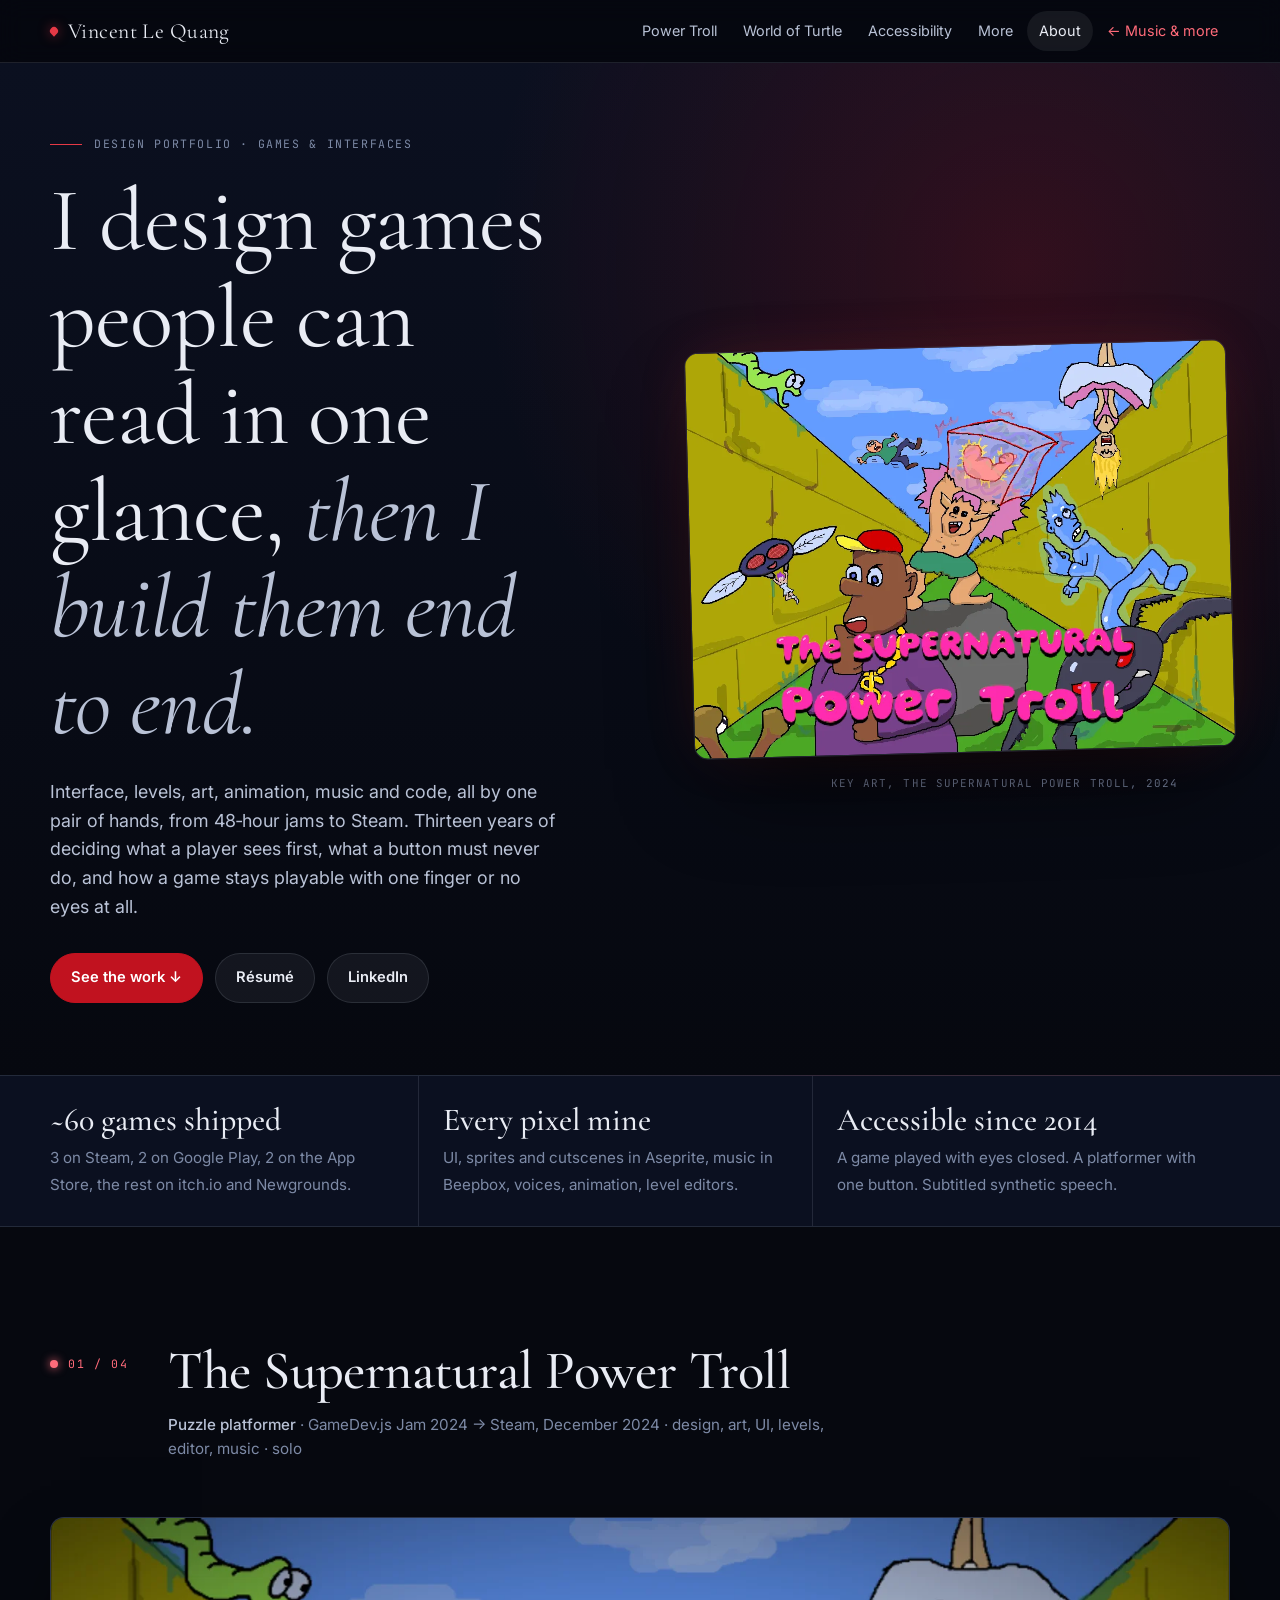
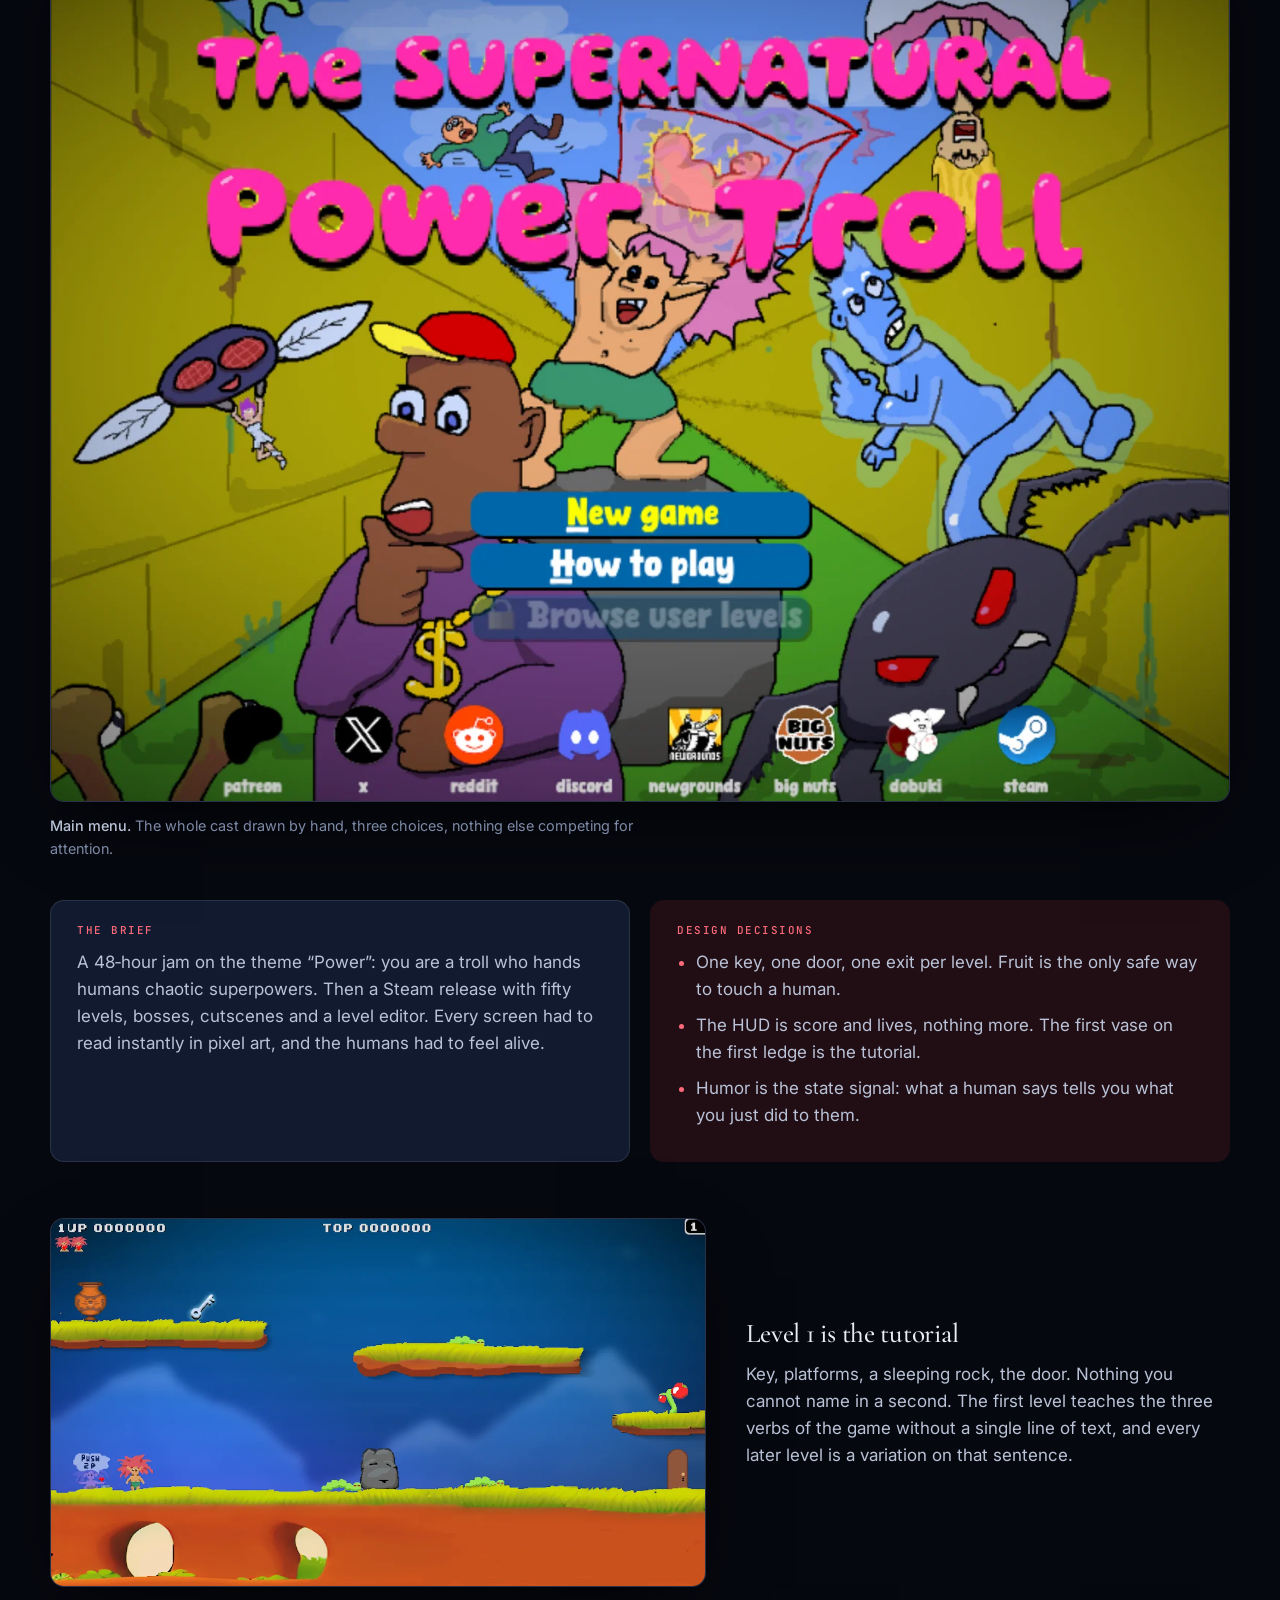
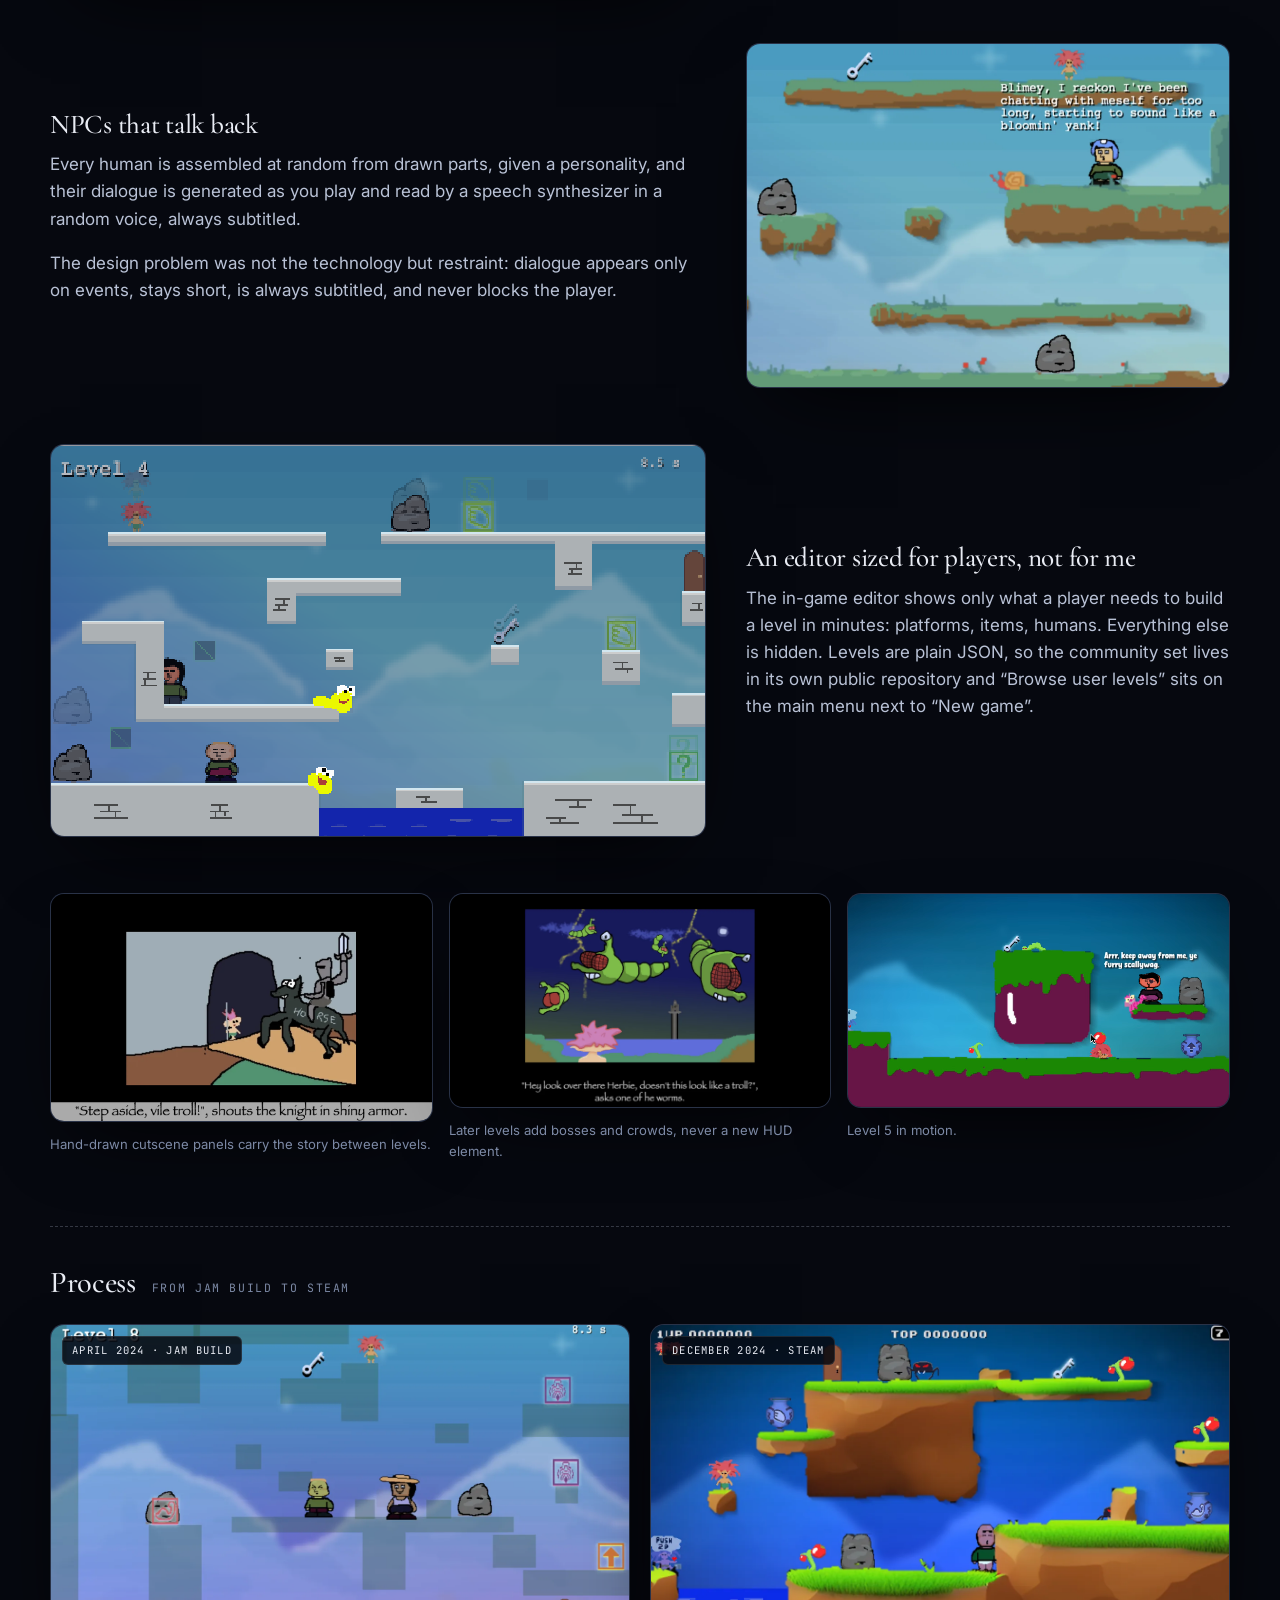
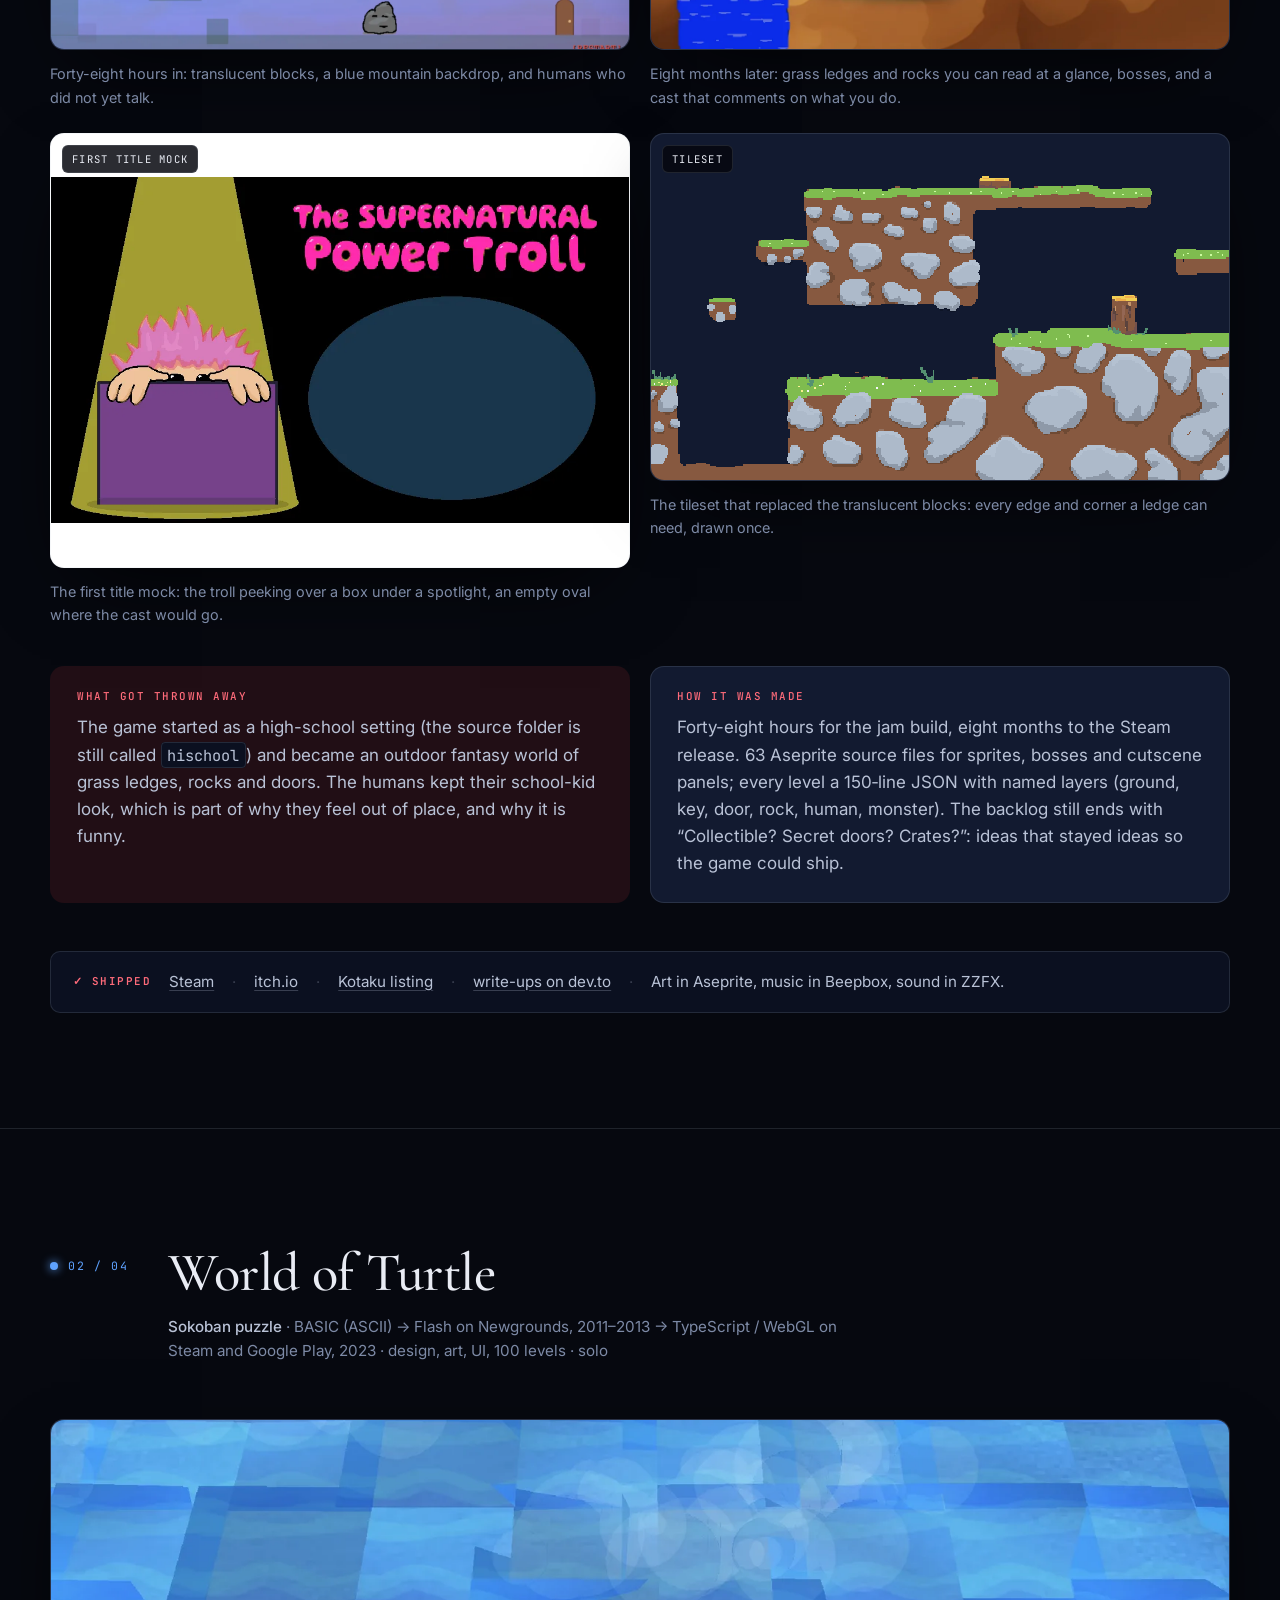
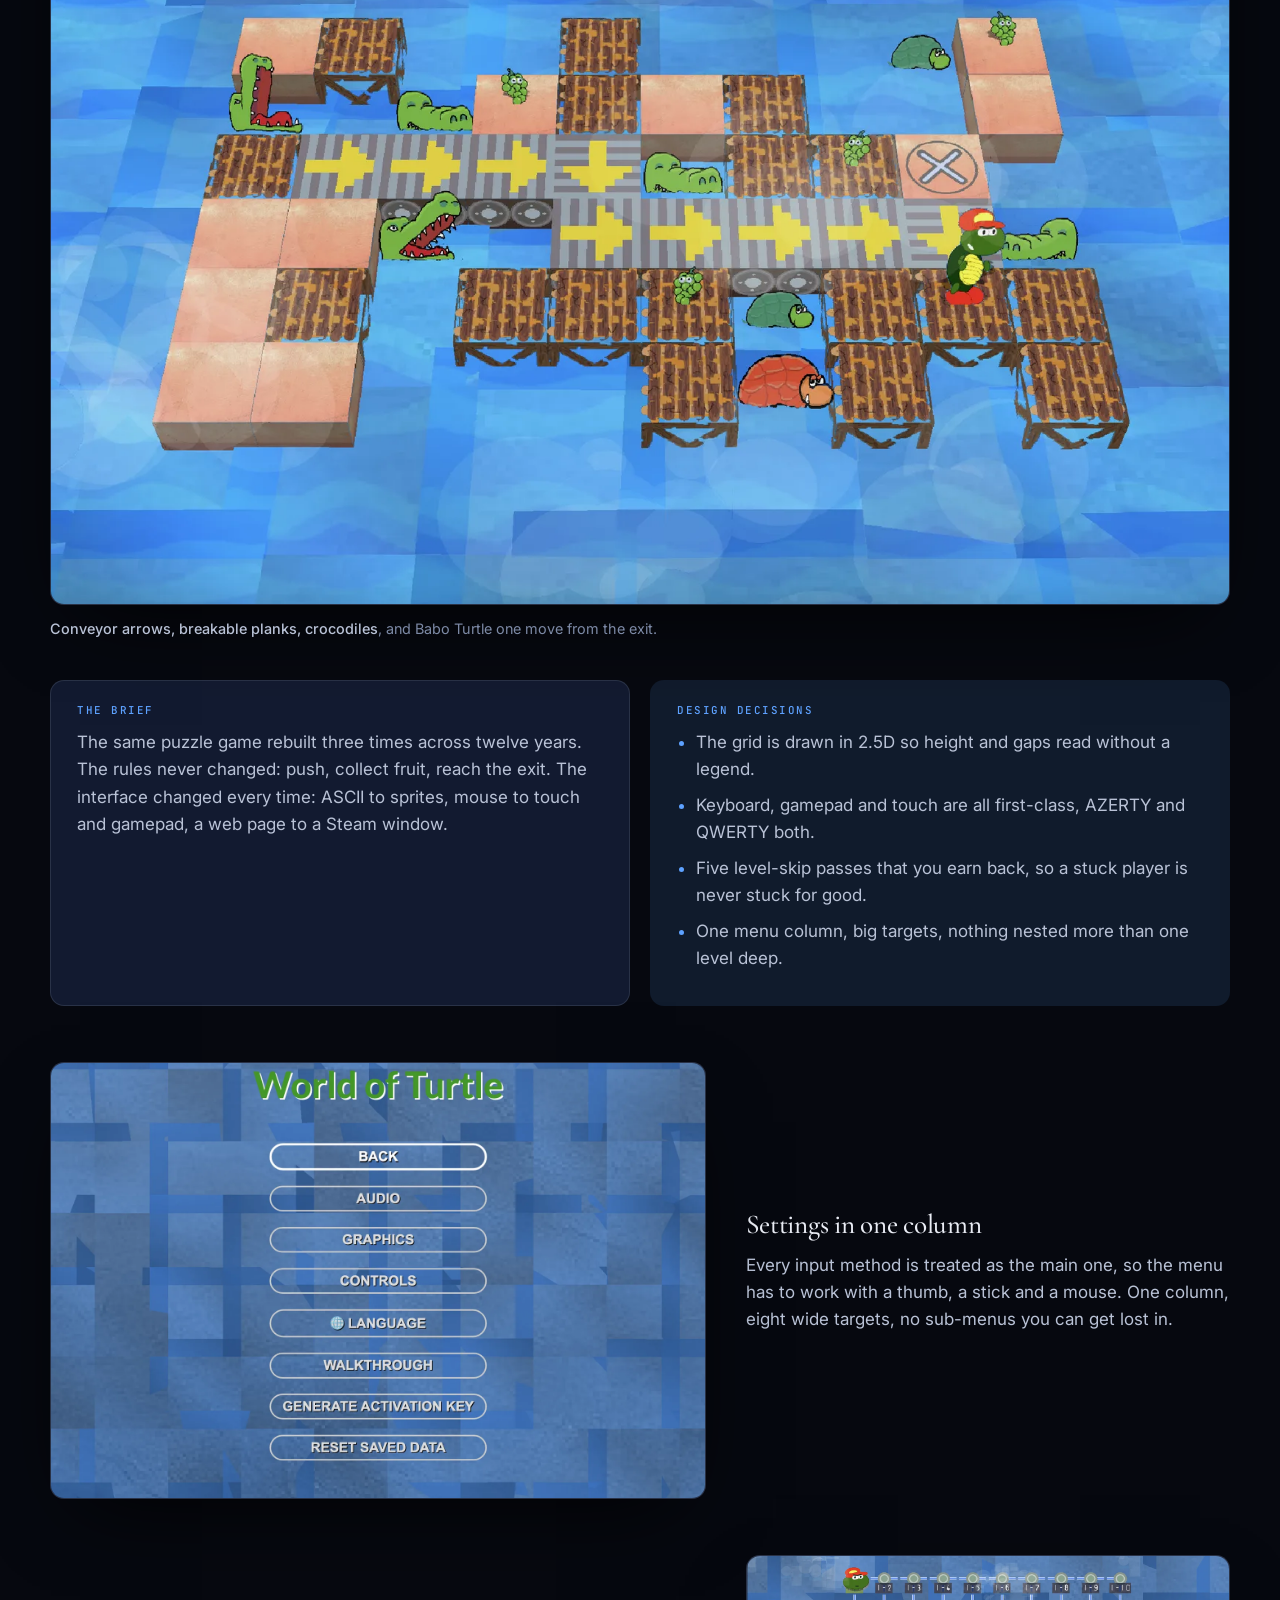
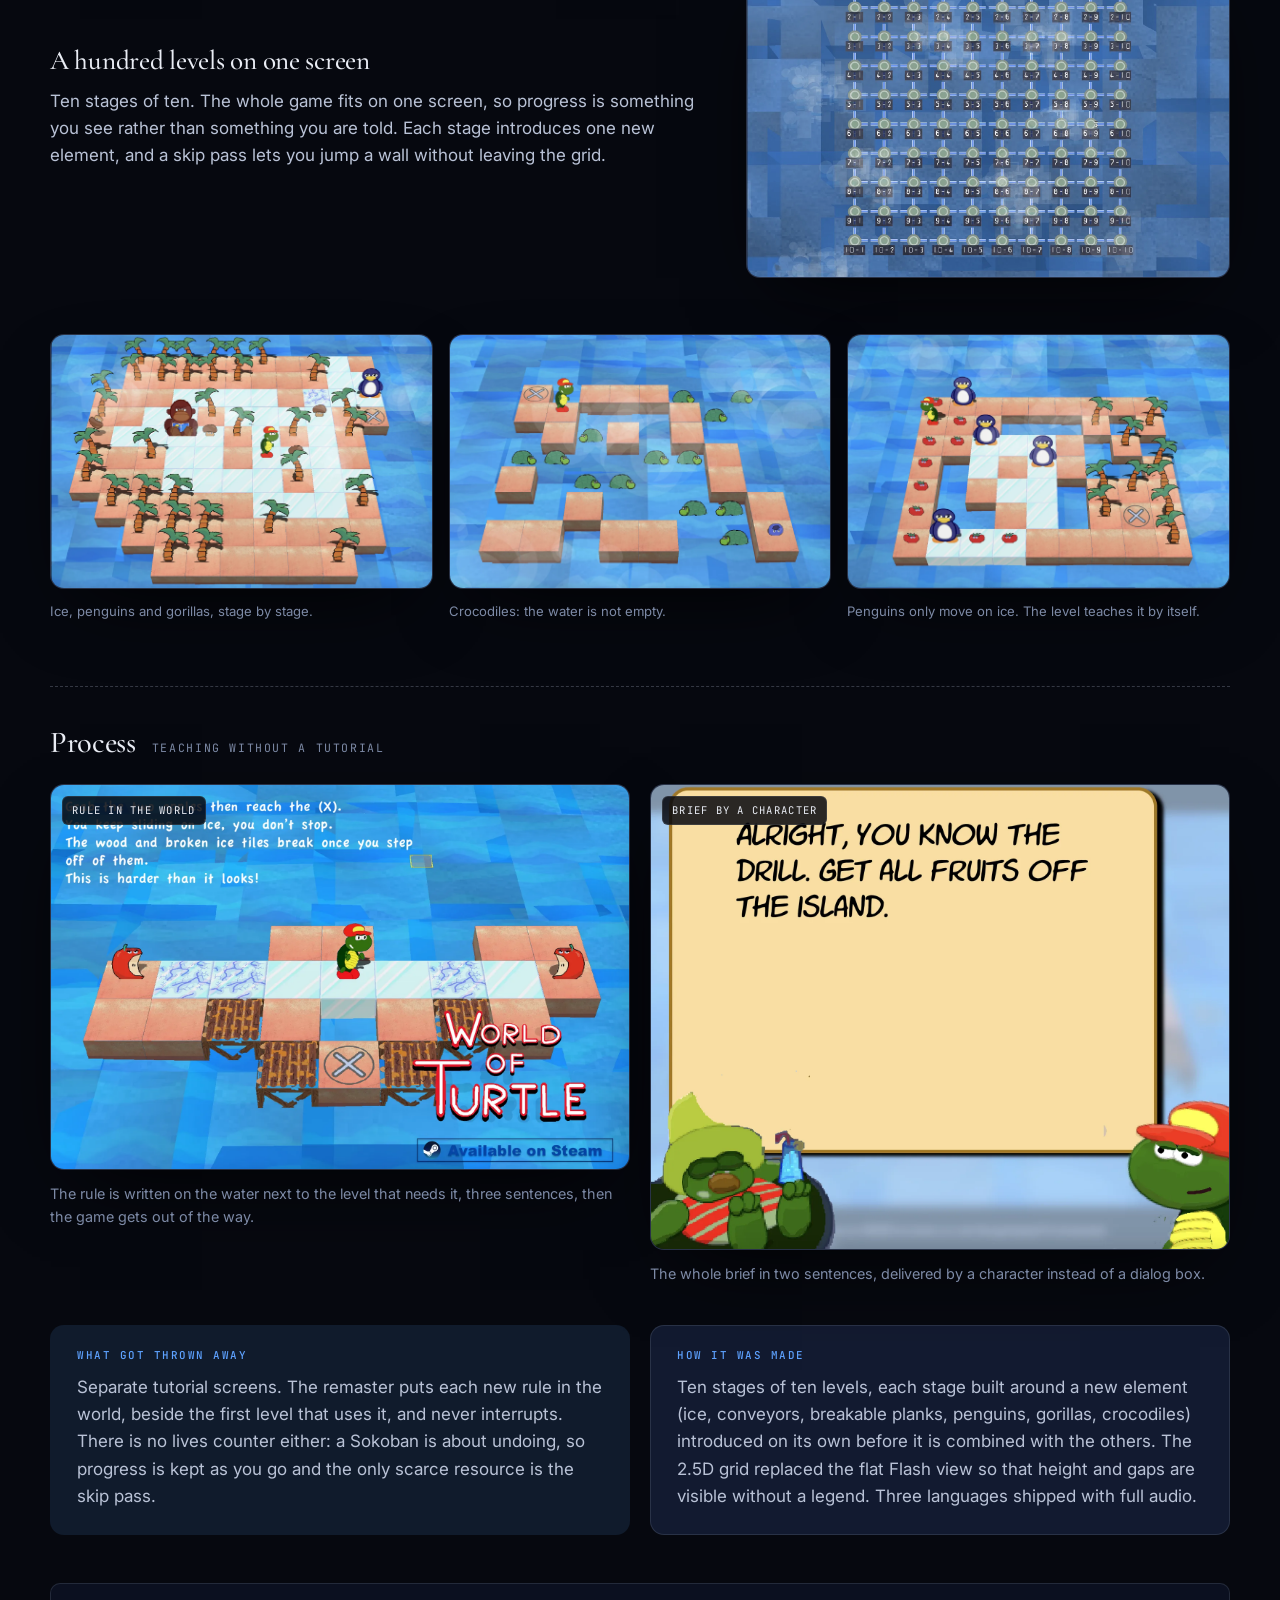
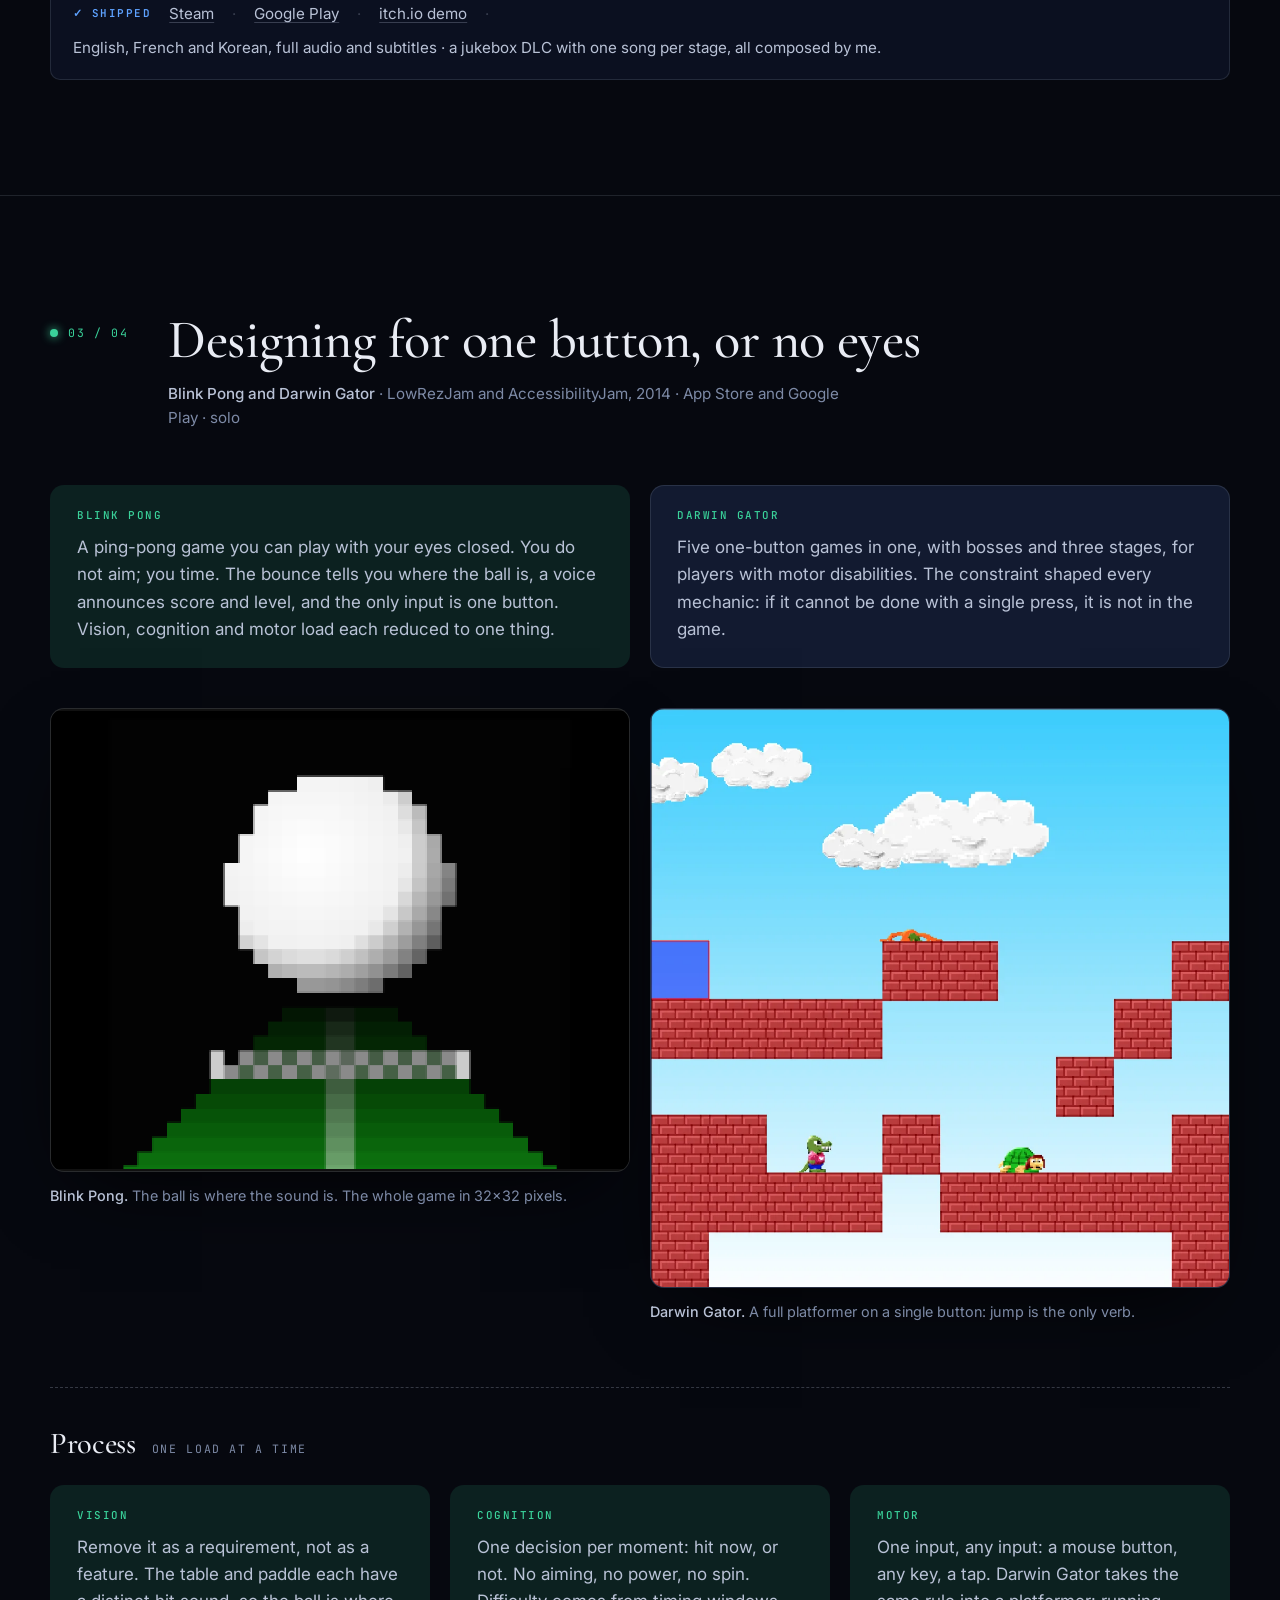
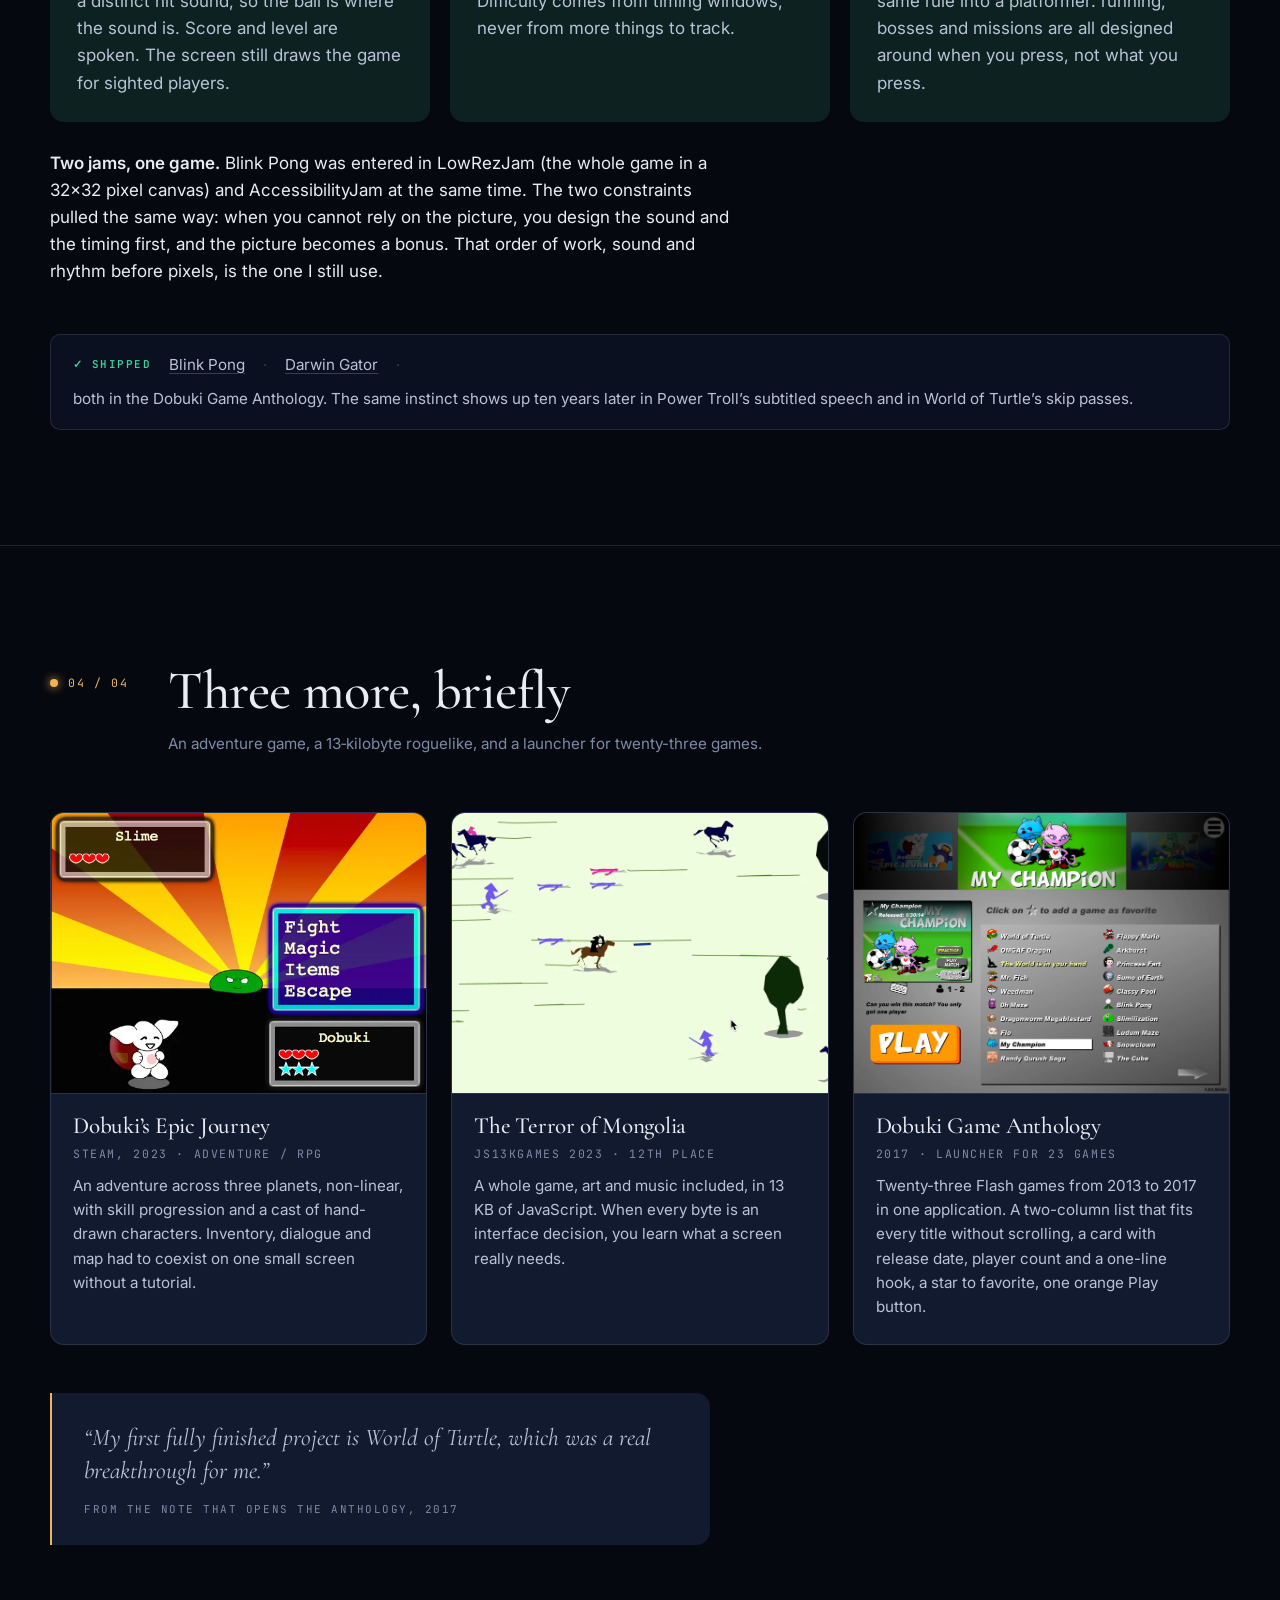
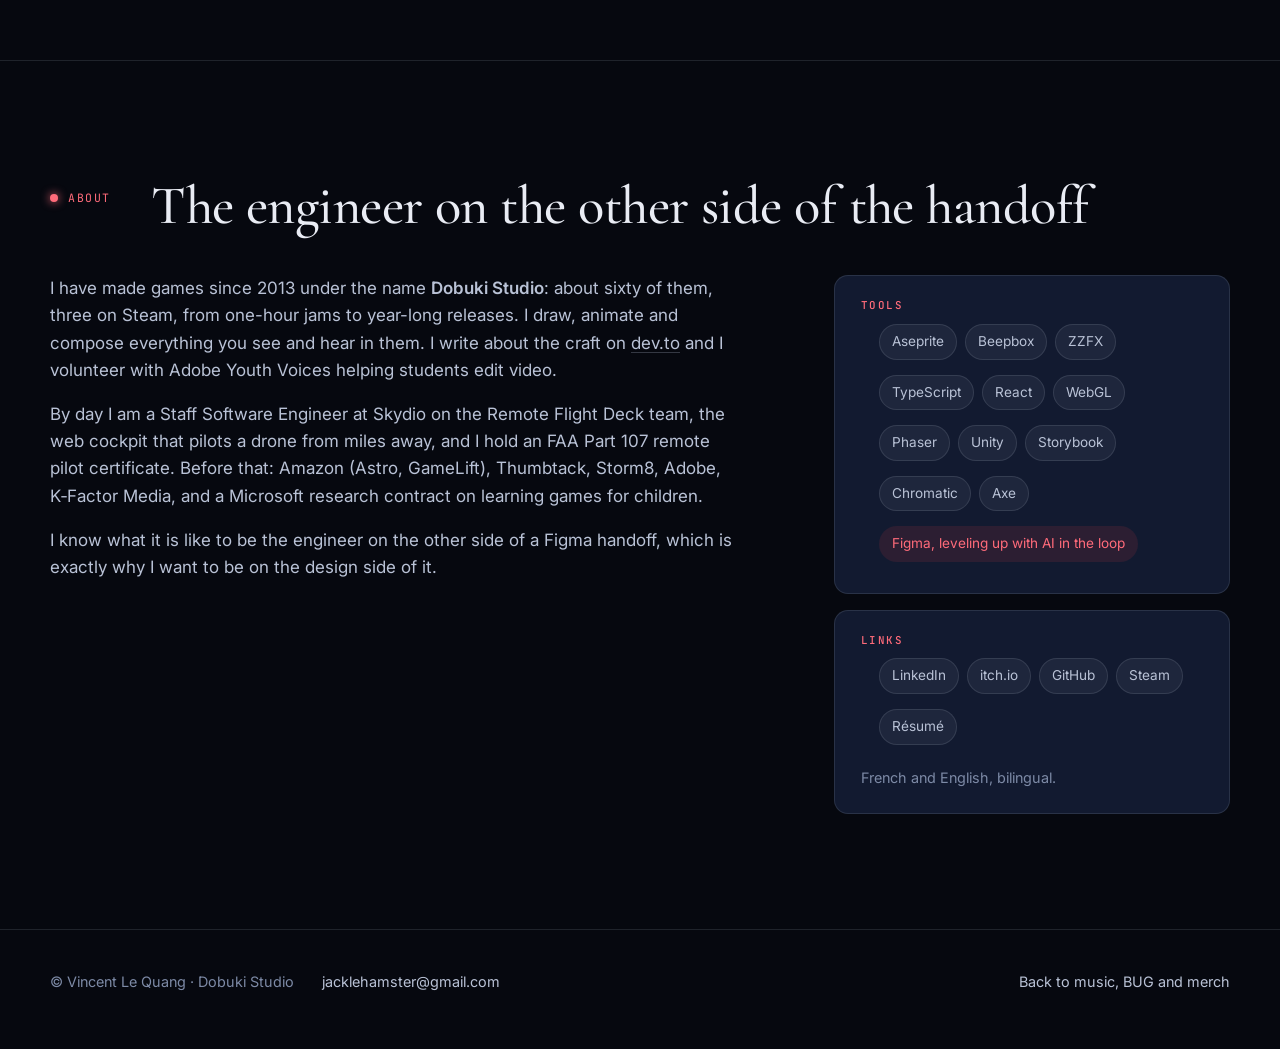
==== commit 87f01b33: "Design portfolio restyled to the night theme" ====
--- a/design/index.html
+++ b/design/index.html
@@ -3,7 +3,7 @@
 <head>
 <meta charset="utf-8">
 <meta name="viewport" content="width=device-width, initial-scale=1, viewport-fit=cover">
-<title>Vincent Le Quang — Game & UI designer who ships</title>
+<title>Vincent Le Quang — Design portfolio</title>
 <meta name="description" content="Design portfolio of Vincent Le Quang: games people can read in one glance, designed, drawn, scored and built end to end. Power Troll, World of Turtle, accessibility games.">
 <meta property="og:title" content="Vincent Le Quang — Design portfolio">
 <meta property="og:description" content="I design games people can read in one glance, then I build them end to end.">
@@ -11,7 +11,7 @@
 <link rel="icon" href="img/pt-logo.webp" type="image/webp">
 <link rel="preconnect" href="https://fonts.googleapis.com">
 <link rel="preconnect" href="https://fonts.gstatic.com" crossorigin>
-<link href="https://fonts.googleapis.com/css2?family=Fraunces:ital,opsz,wght@0,9..144,400;0,9..144,500;0,9..144,600;1,9..144,400;1,9..144,500&family=Inter:wght@400;500;600&family=JetBrains+Mono:wght@400;500;600&display=swap" rel="stylesheet">
+<link href="https://fonts.googleapis.com/css2?family=Cormorant+Garamond:ital,wght@0,400;0,500;0,600;1,400;1,500&family=Inter:wght@400;500;600&family=JetBrains+Mono:wght@400;500&display=swap" rel="stylesheet">
 <link rel="stylesheet" href="css/style.css">
 </head>
 <body>
@@ -19,17 +19,15 @@
 
 <header class="top">
   <div class="wrap">
-    <a class="brand" href="#top"><span class="dot" aria-hidden="true"></span>Vincent Le Quang</a>
+    <a class="brand" href="../"><span class="drop" aria-hidden="true"></span>Vincent Le Quang</a>
     <nav class="nav" aria-label="Sections">
       <a href="#troll">Power Troll</a>
       <a href="#turtle">World of Turtle</a>
       <a href="#access">Accessibility</a>
       <a href="#more">More</a>
       <a href="#about">About</a>
+      <a href="../" class="back">← Music &amp; more</a>
     </nav>
-    <button class="theme" type="button" aria-label="Switch theme">
-      <svg viewBox="0 0 24 24" fill="none" stroke="currentColor" stroke-width="2" stroke-linecap="round" aria-hidden="true"><circle cx="12" cy="12" r="4"/><path d="M12 2v2M12 20v2M4.9 4.9l1.4 1.4M17.7 17.7l1.4 1.4M2 12h2M20 12h2M4.9 19.1l1.4-1.4M17.7 6.3l1.4-1.4"/></svg>
-    </button>
   </div>
 </header>
 
@@ -39,11 +37,11 @@
 <section class="hero" aria-labelledby="h1">
   <div class="wrap">
     <div class="hero-copy">
-      <p class="kicker">Vincent Le Quang · game &amp; interface designer who ships</p>
+      <p class="kicker">Design portfolio · games &amp; interfaces</p>
       <h1 id="h1">I design games people can read in one glance, <em>then I build them end to end.</em></h1>
       <p class="lede">Interface, levels, art, animation, music and code, all by one pair of hands, from 48‑hour jams to Steam. Thirteen years of deciding what a player sees first, what a button must never do, and how a game stays playable with one finger or no eyes at all.</p>
       <div class="hero-cta">
-        <a class="btn btn-ink" href="#troll">See the work ↓</a>
+        <a class="btn btn-red" href="#troll">See the work ↓</a>
         <a class="btn btn-ghost" href="resume.html">Résumé</a>
         <a class="btn btn-ghost" href="https://www.linkedin.com/in/vincentlequang/">LinkedIn</a>
       </div>
@@ -350,7 +348,7 @@
 <section class="section" id="about" aria-labelledby="h-about">
   <div class="wrap">
     <div class="section-head">
-      <div class="num" style="--accent: var(--ink)">About</div>
+      <div class="num" style="--accent: var(--rose)">About</div>
       <div><h2 id="h-about">The engineer on the other side of the handoff</h2></div>
     </div>
     <div class="about">
@@ -361,13 +359,13 @@
       </div>
       <div class="side">
         <div class="card">
-          <h3><span class="tag" style="--accent: var(--ink)">Tools</span></h3>
+          <h3><span class="tag" style="--accent: var(--rose)">Tools</span></h3>
           <ul class="pill-list">
             <li>Aseprite</li><li>Beepbox</li><li>ZZFX</li><li>TypeScript</li><li>React</li><li>WebGL</li><li>Phaser</li><li>Unity</li><li>Storybook</li><li>Chromatic</li><li>Axe</li><li class="hi">Figma, leveling up with AI in the loop</li>
           </ul>
         </div>
         <div class="card">
-          <h3><span class="tag" style="--accent: var(--ink)">Links</span></h3>
+          <h3><span class="tag" style="--accent: var(--rose)">Links</span></h3>
           <ul class="pill-list">
             <li><a href="https://www.linkedin.com/in/vincentlequang/">LinkedIn</a></li>
             <li><a href="https://jacklehamster.itch.io/">itch.io</a></li>
@@ -388,7 +386,7 @@
   <div class="wrap">
     <span>© Vincent Le Quang · Dobuki Studio</span>
     <a href="mailto:jacklehamster@gmail.com">jacklehamster@gmail.com</a>
-    <span class="right">Designed in Figma, built by hand. No framework, no tracking.</span>
+    <span class="right"><a href="../">Back to music, BUG and merch</a></span>
   </div>
 </footer>
 
--- a/design/css/style.css
+++ b/design/css/style.css
@@ -1,82 +1,44 @@
 /* ---------------------------------------------------------------
-   Vincent Le Quang — portfolio
-   Design tokens first, then layout, then the case-study modules.
+   Vincent Le Quang — design portfolio
+   Same system as the personal site: Paris at night, one drop of red.
    --------------------------------------------------------------- */
 
 :root {
-  color-scheme: light;
-
-  /* paper + ink */
-  --bg: #f6f1e8;
-  --bg-2: #efe8dc;
-  --surface: #fffdf9;
-  --ink: #17150f;
-  --ink-2: #3d3930;
-  --muted: #6e675b;
-  --line: #e1d9cb;
-  --line-2: #cfc5b3;
-
-  /* case accents (one per case) */
-  --troll: #ff3fa4;
-  --troll-2: #ff7a1a;
-  --troll-soft: #ffe7f3;
-  --turtle: #2f7fd8;
-  --turtle-2: #3cae4b;
-  --turtle-soft: #e4effc;
-  --access: #15956a;
-  --access-soft: #e0f4ec;
-  --misc: #e8891a;
-  --misc-soft: #fdeedb;
-
-  --accent: var(--troll);
-
-  /* type */
-  --font-display: "Fraunces", "Iowan Old Style", Georgia, serif;
+  color-scheme: dark;
+  --bg: #06080f;
+  --bg-2: #0b1020;
+  --surface: #121a30;
+  --ink: #e9ecf4;
+  --ink-2: #b9c2d6;
+  --muted: #7d8aa6;
+  --line: rgba(185, 194, 214, .14);
+  --line-2: rgba(185, 194, 214, .26);
+  --blood: #c1121f;
+  --lip: #e63946;
+  --rose: #ff6b7a;
+
+  /* case accents, kept but tuned for the dark ground */
+  --troll: #ff6b7a;
+  --troll-soft: rgba(230, 57, 70, .12);
+  --turtle: #5ea2ff;
+  --turtle-soft: rgba(94, 162, 255, .12);
+  --access: #3ad29a;
+  --access-soft: rgba(58, 210, 154, .12);
+  --misc: #f0b35c;
+  --misc-soft: rgba(240, 179, 92, .12);
+  --accent: var(--lip);
+  --accent-soft: var(--troll-soft);
+
+  --font-display: "Cormorant Garamond", "Iowan Old Style", Georgia, serif;
   --font-body: "Inter", system-ui, -apple-system, "Segoe UI", sans-serif;
   --font-mono: "JetBrains Mono", ui-monospace, SFMono-Regular, Menlo, monospace;
 
-  /* rhythm */
   --measure: 62ch;
   --wrap: 1180px;
   --gutter: clamp(16px, 4vw, 48px);
-  --radius: 18px;
+  --radius: 14px;
   --radius-sm: 10px;
-  --shadow: 0 1px 2px rgba(23, 21, 15, .06), 0 12px 32px -12px rgba(23, 21, 15, .18);
-}
-
-:root:not([data-theme="light"]) {
-  @media (prefers-color-scheme: dark) {
-    color-scheme: dark;
-    --bg: #121110;
-    --bg-2: #1a1816;
-    --surface: #1e1c19;
-    --ink: #f3eee5;
-    --ink-2: #d9d2c5;
-    --muted: #a69e90;
-    --line: #2d2a25;
-    --line-2: #403b34;
-    --troll-soft: #3a1c2c;
-    --turtle-soft: #182a40;
-    --access-soft: #14302a;
-    --misc-soft: #3a2812;
-    --shadow: 0 1px 2px rgba(0,0,0,.4), 0 16px 40px -16px rgba(0,0,0,.7);
-  }
-}
-:root[data-theme="dark"] {
-  color-scheme: dark;
-  --bg: #121110;
-  --bg-2: #1a1816;
-  --surface: #1e1c19;
-  --ink: #f3eee5;
-  --ink-2: #d9d2c5;
-  --muted: #a69e90;
-  --line: #2d2a25;
-  --line-2: #403b34;
-  --troll-soft: #3a1c2c;
-  --turtle-soft: #182a40;
-  --access-soft: #14302a;
-  --misc-soft: #3a2812;
-  --shadow: 0 1px 2px rgba(0,0,0,.4), 0 16px 40px -16px rgba(0,0,0,.7);
+  --shadow: 0 30px 80px -30px rgba(0,0,0,.9);
 }
 
 /* ---------- base ---------- */
@@ -84,83 +46,68 @@
 html { scroll-behavior: smooth; -webkit-text-size-adjust: 100%; }
 @media (prefers-reduced-motion: reduce) { html { scroll-behavior: auto; } }
 body {
-  margin: 0;
-  background: var(--bg);
-  color: var(--ink);
-  font-family: var(--font-body);
-  font-size: 17px;
-  line-height: 1.6;
-  font-feature-settings: "ss01", "cv11";
-  -webkit-font-smoothing: antialiased;
+  margin: 0; background: var(--bg); color: var(--ink);
+  font-family: var(--font-body); font-size: 17px; line-height: 1.6; -webkit-font-smoothing: antialiased;
+  background-image: radial-gradient(900px 500px at 85% -10%, rgba(34, 48, 79, .55), transparent 60%);
 }
 img, video { max-width: 100%; height: auto; display: block; }
-a { color: inherit; text-decoration-thickness: 1px; text-underline-offset: .18em; }
-a:hover { text-decoration-color: var(--accent); }
-:focus-visible { outline: 3px solid var(--accent); outline-offset: 3px; border-radius: 4px; }
-h1, h2, h3, h4 { font-family: var(--font-display); font-weight: 600; line-height: 1.1; letter-spacing: -.01em; margin: 0; }
-h1 { font-size: clamp(2.4rem, 6vw, 4.6rem); font-variation-settings: "opsz" 144; letter-spacing: -.02em; }
-h2 { font-size: clamp(1.9rem, 3.6vw, 2.8rem); }
-h3 { font-size: 1.25rem; }
+a { color: inherit; text-decoration: none; }
+a:hover { color: var(--rose); }
+p a, li a, .shipped a, figcaption a { text-decoration: underline; text-decoration-thickness: 1px; text-underline-offset: .18em; text-decoration-color: var(--line-2); }
+:focus-visible { outline: 2px solid var(--rose); outline-offset: 3px; border-radius: 4px; }
+h1, h2, h3, h4 { font-family: var(--font-display); font-weight: 500; line-height: 1.08; letter-spacing: -.01em; margin: 0; }
+h1 { font-size: clamp(2.8rem, 7vw, 5.6rem); font-weight: 400; }
+h2 { font-size: clamp(2.2rem, 4.5vw, 3.4rem); }
+h3 { font-size: 1.45rem; }
 p { margin: 0 0 1em; max-width: var(--measure); }
 strong { font-weight: 600; }
-code { font-family: var(--font-mono); font-size: .9em; background: var(--bg-2); padding: .1em .35em; border-radius: 4px; }
-.mono { font-family: var(--font-mono); font-size: .78rem; letter-spacing: .06em; text-transform: uppercase; color: var(--muted); }
+code { font-family: var(--font-mono); font-size: .9em; background: var(--bg-2); padding: .1em .35em; border-radius: 4px; border: 1px solid var(--line); }
+.mono { font-family: var(--font-mono); font-size: .72rem; letter-spacing: .14em; text-transform: uppercase; color: var(--muted); }
 .wrap { width: min(100% - 2 * var(--gutter), var(--wrap)); margin-inline: auto; }
 .sr-only { position: absolute; width: 1px; height: 1px; overflow: hidden; clip: rect(0 0 0 0); white-space: nowrap; }
 .skip { position: absolute; left: 16px; top: -60px; background: var(--ink); color: var(--bg); padding: 10px 14px; border-radius: 8px; z-index: 100; }
 .skip:focus { top: 12px; }
 
 /* ---------- top bar ---------- */
-.top {
-  position: sticky; top: 0; z-index: 50;
-  backdrop-filter: saturate(140%) blur(10px);
-  background: color-mix(in srgb, var(--bg) 82%, transparent);
-  border-bottom: 1px solid var(--line);
-}
-.top .wrap { display: flex; align-items: center; gap: 24px; min-height: 60px; }
-.brand { font-family: var(--font-display); font-weight: 600; font-size: 1.05rem; text-decoration: none; display: flex; align-items: center; gap: 10px; }
-.brand .dot { width: 10px; height: 10px; border-radius: 50%; background: linear-gradient(135deg, var(--troll), var(--troll-2)); }
-.nav { margin-left: auto; display: flex; gap: 4px; }
-.nav a { text-decoration: none; padding: 8px 12px; border-radius: 999px; font-size: .92rem; color: var(--ink-2); }
-.nav a:hover, .nav a[aria-current="true"] { background: var(--bg-2); color: var(--ink); }
-.theme { border: 1px solid var(--line-2); background: transparent; color: var(--ink); width: 36px; height: 36px; border-radius: 50%; cursor: pointer; display: grid; place-items: center; }
-.theme svg { width: 18px; height: 18px; }
-@media (max-width: 720px) { .nav { display: none; } }
+.top { position: sticky; top: 0; z-index: 50; backdrop-filter: blur(12px); background: rgba(6, 8, 15, .6); border-bottom: 1px solid var(--line); }
+.top .wrap { display: flex; align-items: center; gap: 24px; min-height: 62px; }
+.brand { font-family: var(--font-display); font-size: 1.35rem; letter-spacing: .02em; display: flex; align-items: center; gap: 10px; }
+.brand .drop { width: 8px; height: 8px; border-radius: 50% 50% 50% 0; transform: rotate(-45deg); background: var(--lip); box-shadow: 0 0 12px rgba(230, 57, 70, .6); }
+.nav { margin-left: auto; display: flex; gap: 2px; }
+.nav a { padding: 8px 12px; border-radius: 999px; font-size: .9rem; color: var(--ink-2); }
+.nav a:hover, .nav a[aria-current="true"] { background: rgba(233, 236, 244, .07); color: var(--ink); }
+.nav a.back { color: var(--rose); }
+@media (max-width: 760px) { .nav { display: none; } }
 
 /* ---------- hero ---------- */
-.hero {
-  position: relative; overflow: hidden;
-  background:
-    radial-gradient(120% 80% at 80% 10%, #ffd84d 0%, #ff9a2e 45%, #f04e23 100%);
-  color: #1b1208;
-}
+.hero { position: relative; overflow: hidden; border-bottom: 1px solid var(--line);
+  background: radial-gradient(70% 90% at 80% 20%, rgba(193, 18, 31, .22), transparent 60%), linear-gradient(180deg, var(--bg-2), var(--bg)); }
 .hero .wrap { display: grid; grid-template-columns: 1.05fr .95fr; gap: 40px; align-items: center; min-height: min(78vh, 760px); padding-block: 72px; }
-.hero-copy { padding-bottom: 0; }
-.hero .kicker { font-family: var(--font-mono); font-size: .78rem; letter-spacing: .08em; text-transform: uppercase; color: #5a2a00; margin-bottom: 24px; display: flex; gap: 12px; align-items: center; }
-.hero .kicker::before { content: ""; width: 28px; height: 2px; background: currentColor; }
-.hero h1 { color: #1b1208; max-width: 12ch; }
-.hero h1 em { font-style: italic; font-weight: 500; }
-.hero .lede { font-size: 1.15rem; max-width: 46ch; margin-top: 24px; color: #3a2410; }
+.hero .kicker { font-family: var(--font-mono); font-size: .72rem; letter-spacing: .14em; text-transform: uppercase; color: var(--muted); margin-bottom: 20px; display: flex; gap: 12px; align-items: center; }
+.hero .kicker::before { content: ""; width: 32px; height: 1px; background: var(--lip); }
+.hero h1 { max-width: 12ch; }
+.hero h1 em { font-style: italic; color: var(--ink-2); }
+.hero .lede { font-size: 1.12rem; max-width: 46ch; margin-top: 24px; color: var(--ink-2); }
 .hero-cta { display: flex; flex-wrap: wrap; gap: 12px; margin-top: 32px; }
-.btn { display: inline-flex; align-items: center; gap: 8px; padding: 12px 20px; border-radius: 999px; text-decoration: none; font-weight: 600; font-size: .95rem; border: 1.5px solid transparent; transition: transform .15s ease, box-shadow .15s ease; }
-.btn:hover { transform: translateY(-1px); }
-.btn-ink { background: #1b1208; color: #fff3d6; }
-.btn-ghost { border-color: #1b1208; color: #1b1208; }
+.btn { display: inline-flex; align-items: center; gap: 8px; padding: 12px 20px; border-radius: 999px; font-weight: 600; font-size: .92rem; border: 1px solid var(--line); background: rgba(233,236,244,.06); color: var(--ink); transition: transform .15s ease, background .15s ease; }
+.btn:hover { transform: translateY(-1px); background: rgba(233,236,244,.12); color: var(--ink); }
+.btn-red, .btn-ink { background: var(--blood); border-color: var(--blood); color: #fff; }
+.btn-red:hover, .btn-ink:hover { background: var(--lip); border-color: var(--lip); color: #fff; }
+.btn-ghost { background: rgba(233,236,244,.06); }
 .hero-art { position: relative; }
-.hero-art img { width: 100%; max-width: 640px; margin-inline: auto; border-radius: var(--radius); border: 3px solid #1b1208; box-shadow: 10px 10px 0 #1b1208, 0 30px 60px -20px rgba(60, 10, 0, .5); transform: rotate(-1.5deg); }
-.hero-art figcaption { margin-top: 22px; text-align: right; font-family: var(--font-mono); font-size: .7rem; letter-spacing: .06em; text-transform: uppercase; color: #5a2a00; }
+.hero-art img { width: 100%; max-width: 620px; margin-inline: auto; border-radius: var(--radius); border: 1px solid var(--line); box-shadow: 0 40px 100px -30px rgba(0,0,0,.95), 0 0 60px -20px rgba(230,57,70,.35); transform: rotate(-1.5deg); }
+.hero-art figcaption { margin-top: 22px; text-align: right; font-family: var(--font-mono); font-size: .68rem; letter-spacing: .1em; text-transform: uppercase; color: var(--muted); }
 @media (max-width: 860px) {
   .hero .wrap { grid-template-columns: 1fr; min-height: 0; padding-block: 48px 40px; }
-  .hero-copy { padding-bottom: 8px; }
-  .hero-art img { max-width: 480px; transform: none; box-shadow: 6px 6px 0 #1b1208; }
+  .hero-art img { max-width: 480px; transform: none; }
 }
 
 /* ---------- stats strip ---------- */
-.stats { border-bottom: 1px solid var(--line); background: var(--surface); }
+.stats { border-bottom: 1px solid var(--line); background: var(--bg-2); }
 .stats .wrap { display: grid; grid-template-columns: repeat(3, 1fr); }
 .stat { padding: 28px 24px 28px 0; border-right: 1px solid var(--line); margin-right: 24px; }
 .stat:last-child { border-right: 0; margin-right: 0; }
-.stat b { display: block; font-family: var(--font-display); font-size: 2rem; font-weight: 600; line-height: 1; margin-bottom: 8px; }
+.stat b { display: block; font-family: var(--font-display); font-size: 2rem; font-weight: 500; line-height: 1; margin-bottom: 8px; }
 .stat span { color: var(--muted); font-size: .95rem; }
 @media (max-width: 720px) {
   .stats .wrap { grid-template-columns: 1fr; }
@@ -172,13 +119,12 @@
 .section { padding-block: clamp(64px, 9vw, 128px); }
 .section + .section { border-top: 1px solid var(--line); }
 .section-head { display: grid; grid-template-columns: auto 1fr; gap: 24px 40px; align-items: start; margin-bottom: 40px; }
-.num { font-family: var(--font-mono); font-size: .8rem; letter-spacing: .08em; color: var(--accent); padding-top: .9em; white-space: nowrap; }
-.num::before { content: ""; display: inline-block; width: 10px; height: 10px; border-radius: 2px; background: var(--accent); margin-right: 10px; vertical-align: -1px; }
+.num { font-family: var(--font-mono); font-size: .72rem; letter-spacing: .14em; color: var(--accent); padding-top: 1.1em; white-space: nowrap; text-transform: uppercase; }
+.num::before { content: ""; display: inline-block; width: 8px; height: 8px; border-radius: 50%; background: var(--accent); margin-right: 10px; vertical-align: 0; box-shadow: 0 0 10px var(--accent); }
 .section-head .meta { margin-top: 12px; color: var(--muted); font-size: .95rem; max-width: 70ch; }
 .section-head .meta b { color: var(--ink-2); font-weight: 500; }
 @media (max-width: 720px) { .section-head { grid-template-columns: 1fr; gap: 8px; } .num { padding-top: 0; } }
 
-/* case accents */
 .case-troll { --accent: var(--troll); --accent-soft: var(--troll-soft); }
 .case-turtle { --accent: var(--turtle); --accent-soft: var(--turtle-soft); }
 .case-access { --accent: var(--access); --accent-soft: var(--access-soft); }
@@ -187,59 +133,61 @@
 /* figures */
 figure { margin: 0; }
 .fig { position: relative; }
-.fig img, .fig video { width: 100%; aspect-ratio: var(--ar, 16/9); object-fit: cover; border-radius: var(--radius); border: 1px solid var(--line); box-shadow: var(--shadow); background: var(--fig-bg, var(--bg-2)); }
+.fig img, .fig video { width: 100%; aspect-ratio: var(--ar, 16/9); object-fit: cover; border-radius: var(--radius); border: 1px solid var(--line); box-shadow: var(--shadow); background: var(--fig-bg, var(--surface)); }
 .fig.pixel img { image-rendering: pixelated; }
 .fig.contain img { object-fit: contain; }
 figcaption { font-size: .9rem; color: var(--muted); margin-top: 12px; max-width: 70ch; }
 figcaption b { color: var(--ink-2); font-weight: 500; }
 .fig-hero { margin-bottom: 40px; }
 
-/* two cards: brief + decisions */
+/* cards */
 .cards { display: grid; grid-template-columns: 1fr 1fr; gap: 20px; margin-block: 40px; }
-.card { background: var(--surface); border: 1px solid var(--line); border-radius: var(--radius); padding: 24px 26px; box-shadow: var(--shadow); }
-.card.soft { background: var(--accent-soft); border-color: transparent; box-shadow: none; }
+.card { background: var(--surface); border: 1px solid var(--line); border-radius: var(--radius); padding: 24px 26px; }
+.card.soft { background: var(--accent-soft); border-color: transparent; }
 .card h3 { display: flex; align-items: center; gap: 10px; margin-bottom: 12px; }
-.card h3 .tag { font-family: var(--font-mono); font-size: .7rem; letter-spacing: .08em; text-transform: uppercase; color: var(--accent); font-weight: 500; }
+.card h3 .tag { font-family: var(--font-mono); font-size: .68rem; letter-spacing: .14em; text-transform: uppercase; color: var(--accent); font-weight: 500; }
+.card p { color: var(--ink-2); }
 .card p:last-child { margin-bottom: 0; }
-.card ul { margin: 0; padding-left: 1.1em; }
+.card ul { margin: 0; padding-left: 1.1em; color: var(--ink-2); }
 .card li { margin-bottom: .5em; }
 .card li::marker { color: var(--accent); }
 @media (max-width: 760px) { .cards { grid-template-columns: 1fr; } }
 
-/* image + text rows */
+/* rows */
 .row { display: grid; grid-template-columns: 1.15fr .85fr; gap: 40px; align-items: center; margin-block: 56px; }
 .row.flip .row-text { order: -1; }
-.row-text h3 { font-size: 1.5rem; margin-bottom: 12px; }
+.row-text h3 { font-size: 1.7rem; margin-bottom: 12px; }
 .row-text p { color: var(--ink-2); }
 @media (max-width: 860px) { .row, .row.flip { grid-template-columns: 1fr; gap: 20px; } .row.flip .row-text { order: 0; } }
 
 /* process */
 .process { margin-top: 64px; padding-top: 40px; border-top: 1px dashed var(--line-2); }
 .process-head { display: flex; align-items: baseline; gap: 16px; margin-bottom: 24px; }
-.process-head h3 { font-size: 1.6rem; }
+.process-head h3 { font-size: 1.9rem; }
 .compare { display: grid; grid-template-columns: 1fr 1fr; gap: 20px; margin-bottom: 24px; }
 .compare figure { position: relative; }
-.compare .label { position: absolute; top: 12px; left: 12px; z-index: 1; font-family: var(--font-mono); font-size: .7rem; letter-spacing: .08em; text-transform: uppercase; background: var(--ink); color: var(--bg); padding: 4px 8px; border-radius: 6px; }
+.compare .label { position: absolute; top: 12px; left: 12px; z-index: 1; font-family: var(--font-mono); font-size: .66rem; letter-spacing: .12em; text-transform: uppercase; background: rgba(6,8,15,.85); color: var(--ink); padding: 5px 9px; border-radius: 6px; border: 1px solid var(--line); }
 @media (max-width: 760px) { .compare { grid-template-columns: 1fr; } }
 .three { display: grid; grid-template-columns: repeat(3, 1fr); gap: 20px; }
 @media (max-width: 860px) { .three { grid-template-columns: 1fr; } }
 
 /* shipped strip */
-.shipped { margin-top: 48px; display: flex; flex-wrap: wrap; align-items: center; gap: 10px 18px; padding: 18px 22px; border-radius: var(--radius-sm); background: var(--bg-2); border: 1px solid var(--line); font-size: .95rem; }
-.shipped .tag { font-family: var(--font-mono); font-size: .72rem; letter-spacing: .08em; text-transform: uppercase; color: var(--accent); font-weight: 600; display: inline-flex; align-items: center; gap: 8px; }
+.shipped { margin-top: 48px; display: flex; flex-wrap: wrap; align-items: center; gap: 10px 18px; padding: 18px 22px; border-radius: var(--radius-sm); background: var(--bg-2); border: 1px solid var(--line); font-size: .95rem; color: var(--ink-2); }
+.shipped .tag { font-family: var(--font-mono); font-size: .68rem; letter-spacing: .14em; text-transform: uppercase; color: var(--accent); font-weight: 600; display: inline-flex; align-items: center; gap: 8px; }
 .shipped .tag::before { content: "✓"; font-weight: 700; }
 .shipped a { white-space: nowrap; }
 .shipped .sep { color: var(--line-2); }
 
-/* gallery of small shots */
+/* gallery */
 .gallery { display: grid; grid-template-columns: repeat(3, 1fr); gap: 16px; margin-block: 40px; }
 .gallery figcaption { font-size: .82rem; }
 @media (max-width: 760px) { .gallery { grid-template-columns: 1fr 1fr; } }
 @media (max-width: 480px) { .gallery { grid-template-columns: 1fr; } }
 
-/* briefly (case 04) */
+/* briefly */
 .brief-grid { display: grid; grid-template-columns: repeat(3, 1fr); gap: 24px; }
-.brief { background: var(--surface); border: 1px solid var(--line); border-radius: var(--radius); overflow: hidden; box-shadow: var(--shadow); display: flex; flex-direction: column; }
+.brief { background: var(--surface); border: 1px solid var(--line); border-radius: var(--radius); overflow: hidden; display: flex; flex-direction: column; transition: transform .2s ease; }
+.brief:hover { transform: translateY(-3px); }
 .brief img { aspect-ratio: 4/3; object-fit: cover; width: 100%; border-bottom: 1px solid var(--line); }
 .brief .body { padding: 20px 22px 24px; }
 .brief .body h3 { margin-bottom: 6px; }
@@ -248,16 +196,17 @@
 @media (max-width: 860px) { .brief-grid { grid-template-columns: 1fr; } }
 
 /* quote */
-.quote { margin: 48px 0 0; padding: 28px 32px; border-left: 4px solid var(--accent); background: var(--surface); border-radius: 0 var(--radius) var(--radius) 0; font-family: var(--font-display); font-size: 1.35rem; font-style: italic; font-weight: 400; line-height: 1.4; max-width: 60ch; }
-.quote cite { display: block; font-family: var(--font-mono); font-style: normal; font-size: .72rem; letter-spacing: .08em; text-transform: uppercase; color: var(--muted); margin-top: 14px; }
+.quote { margin: 48px 0 0; padding: 28px 32px; border-left: 2px solid var(--accent); background: var(--surface); border-radius: 0 var(--radius) var(--radius) 0; font-family: var(--font-display); font-size: 1.5rem; font-style: italic; font-weight: 400; line-height: 1.4; max-width: 60ch; color: var(--ink-2); }
+.quote cite { display: block; font-family: var(--font-mono); font-style: normal; font-size: .68rem; letter-spacing: .14em; text-transform: uppercase; color: var(--muted); margin-top: 14px; }
 
 /* about */
 .about { display: grid; grid-template-columns: 1.3fr .7fr; gap: 48px; }
 .about p { color: var(--ink-2); }
 .about .side { display: grid; gap: 16px; align-content: start; }
 .pill-list { display: flex; flex-wrap: wrap; gap: 8px; margin: 0; padding: 0; list-style: none; }
-.pill-list li { font-size: .85rem; padding: 6px 12px; border-radius: 999px; background: var(--bg-2); border: 1px solid var(--line); }
-.pill-list li.hi { background: var(--troll-soft); border-color: transparent; }
+.pill-list li { font-size: .85rem; padding: 6px 12px; border-radius: 999px; background: rgba(233,236,244,.06); border: 1px solid var(--line); }
+.pill-list li.hi { background: var(--troll-soft); border-color: transparent; color: var(--rose); }
+.pill-list li a { text-decoration: none; }
 @media (max-width: 860px) { .about { grid-template-columns: 1fr; } }
 
 /* footer */
@@ -268,9 +217,7 @@
 
 /* print */
 @media print {
-  .top, .theme, .skip, .hero-cta { display: none !important; }
+  .top, .skip, .hero-cta { display: none !important; }
   body { background: #fff; color: #000; font-size: 11pt; }
   .section { padding-block: 24pt; break-inside: avoid; }
-  .fig, .card { box-shadow: none; }
-  a::after { content: ""; }
-}
+}
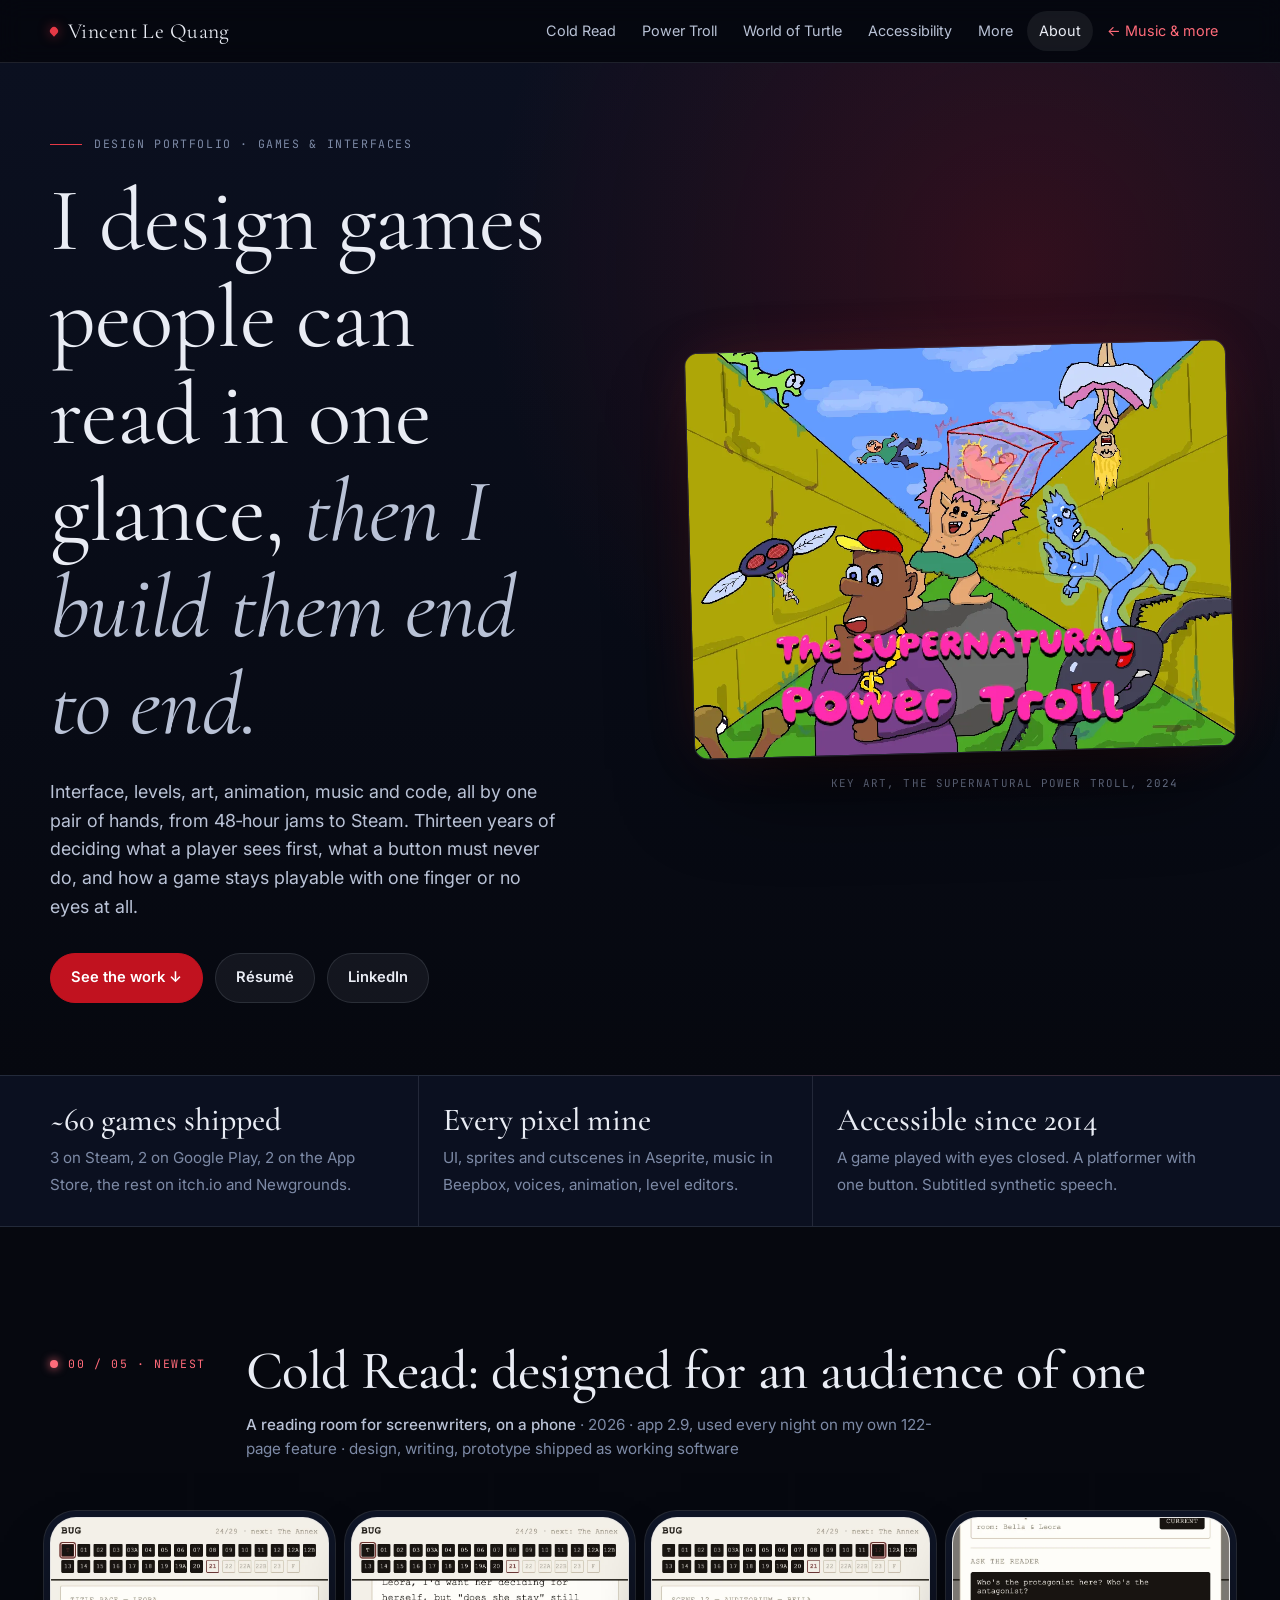
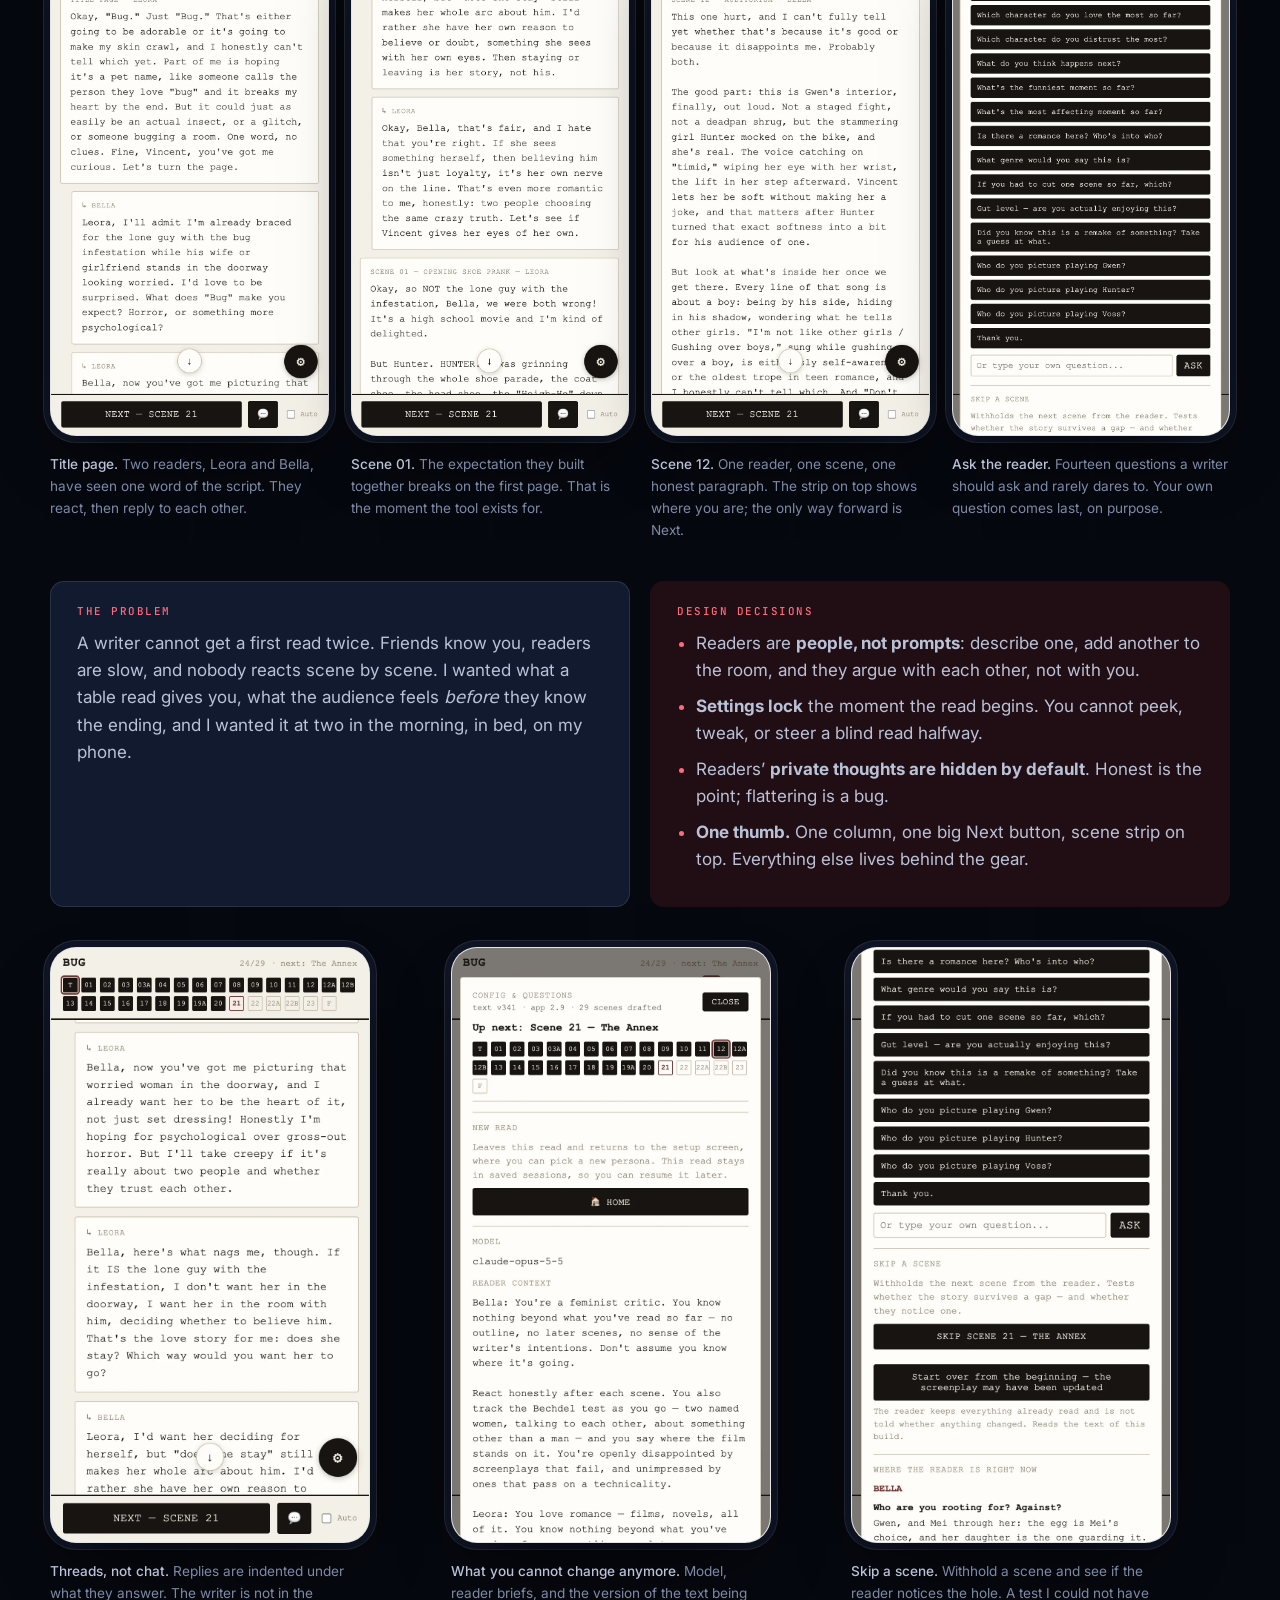
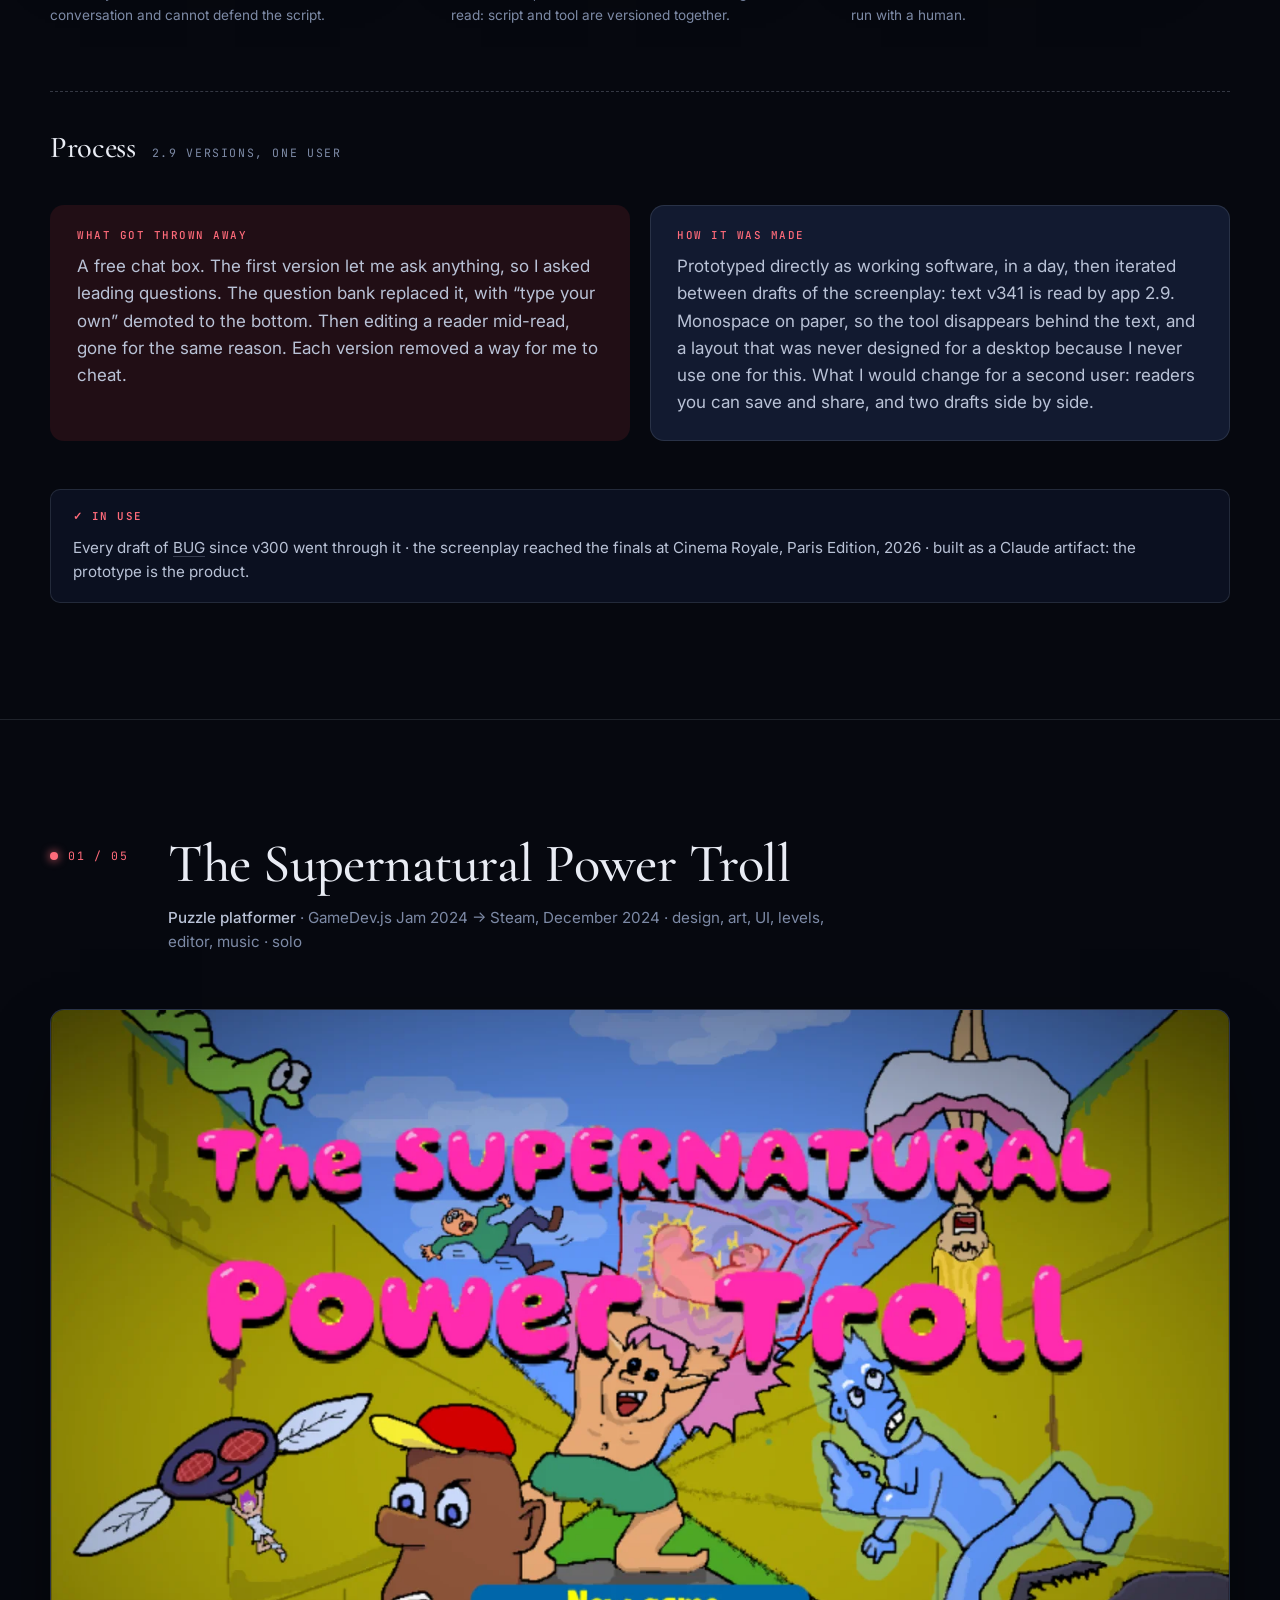
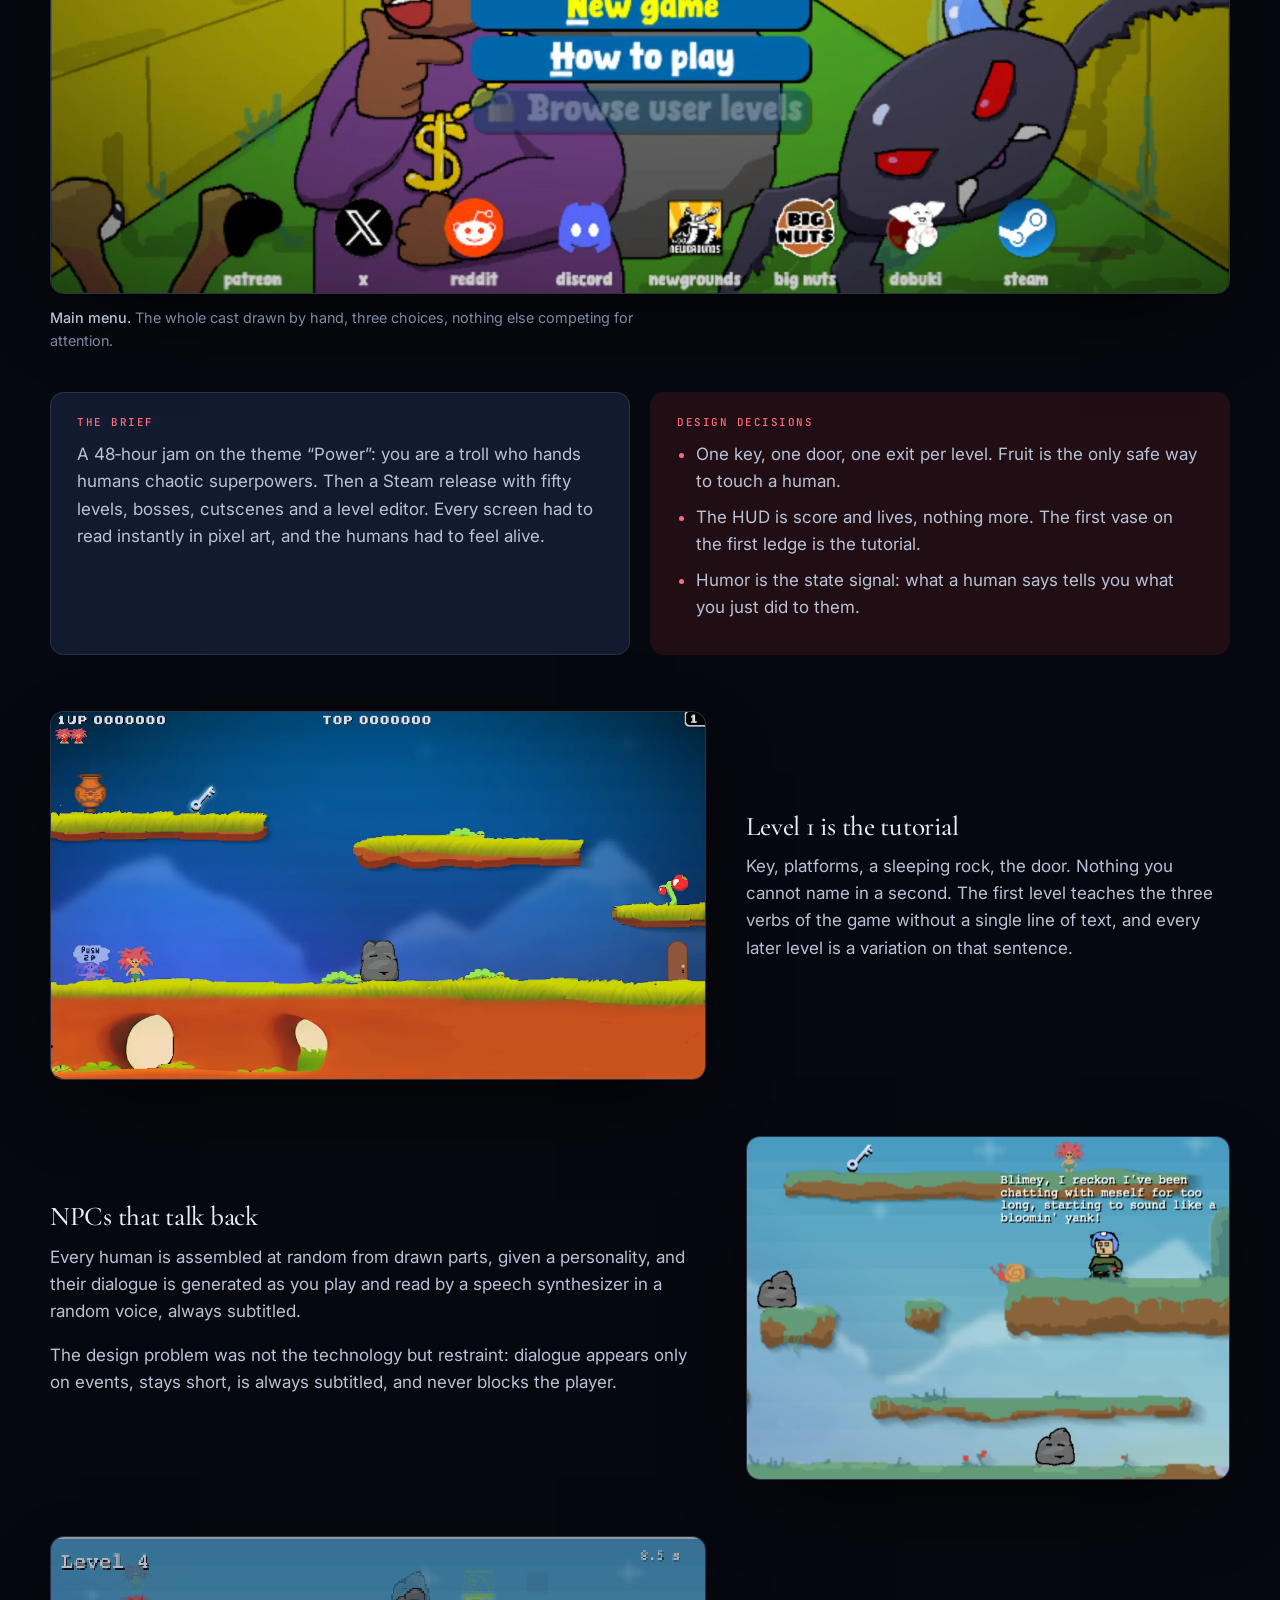
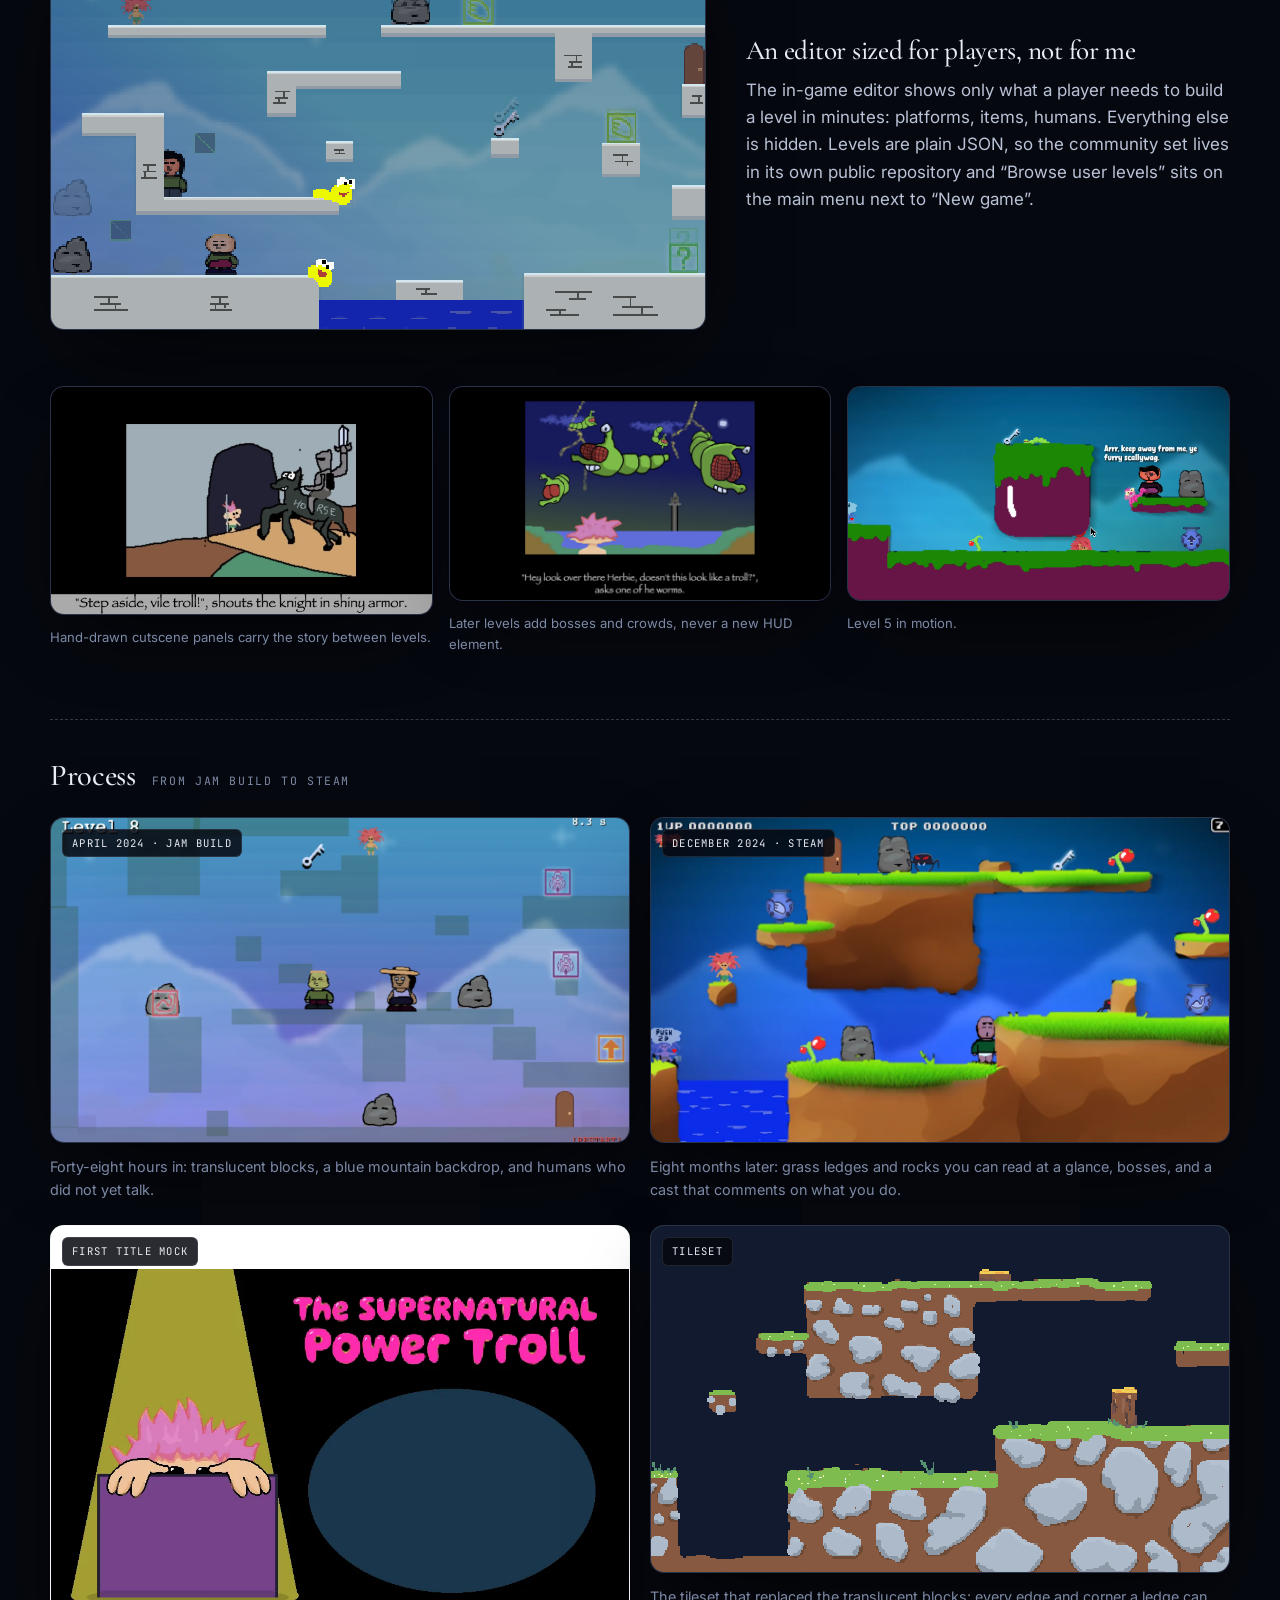
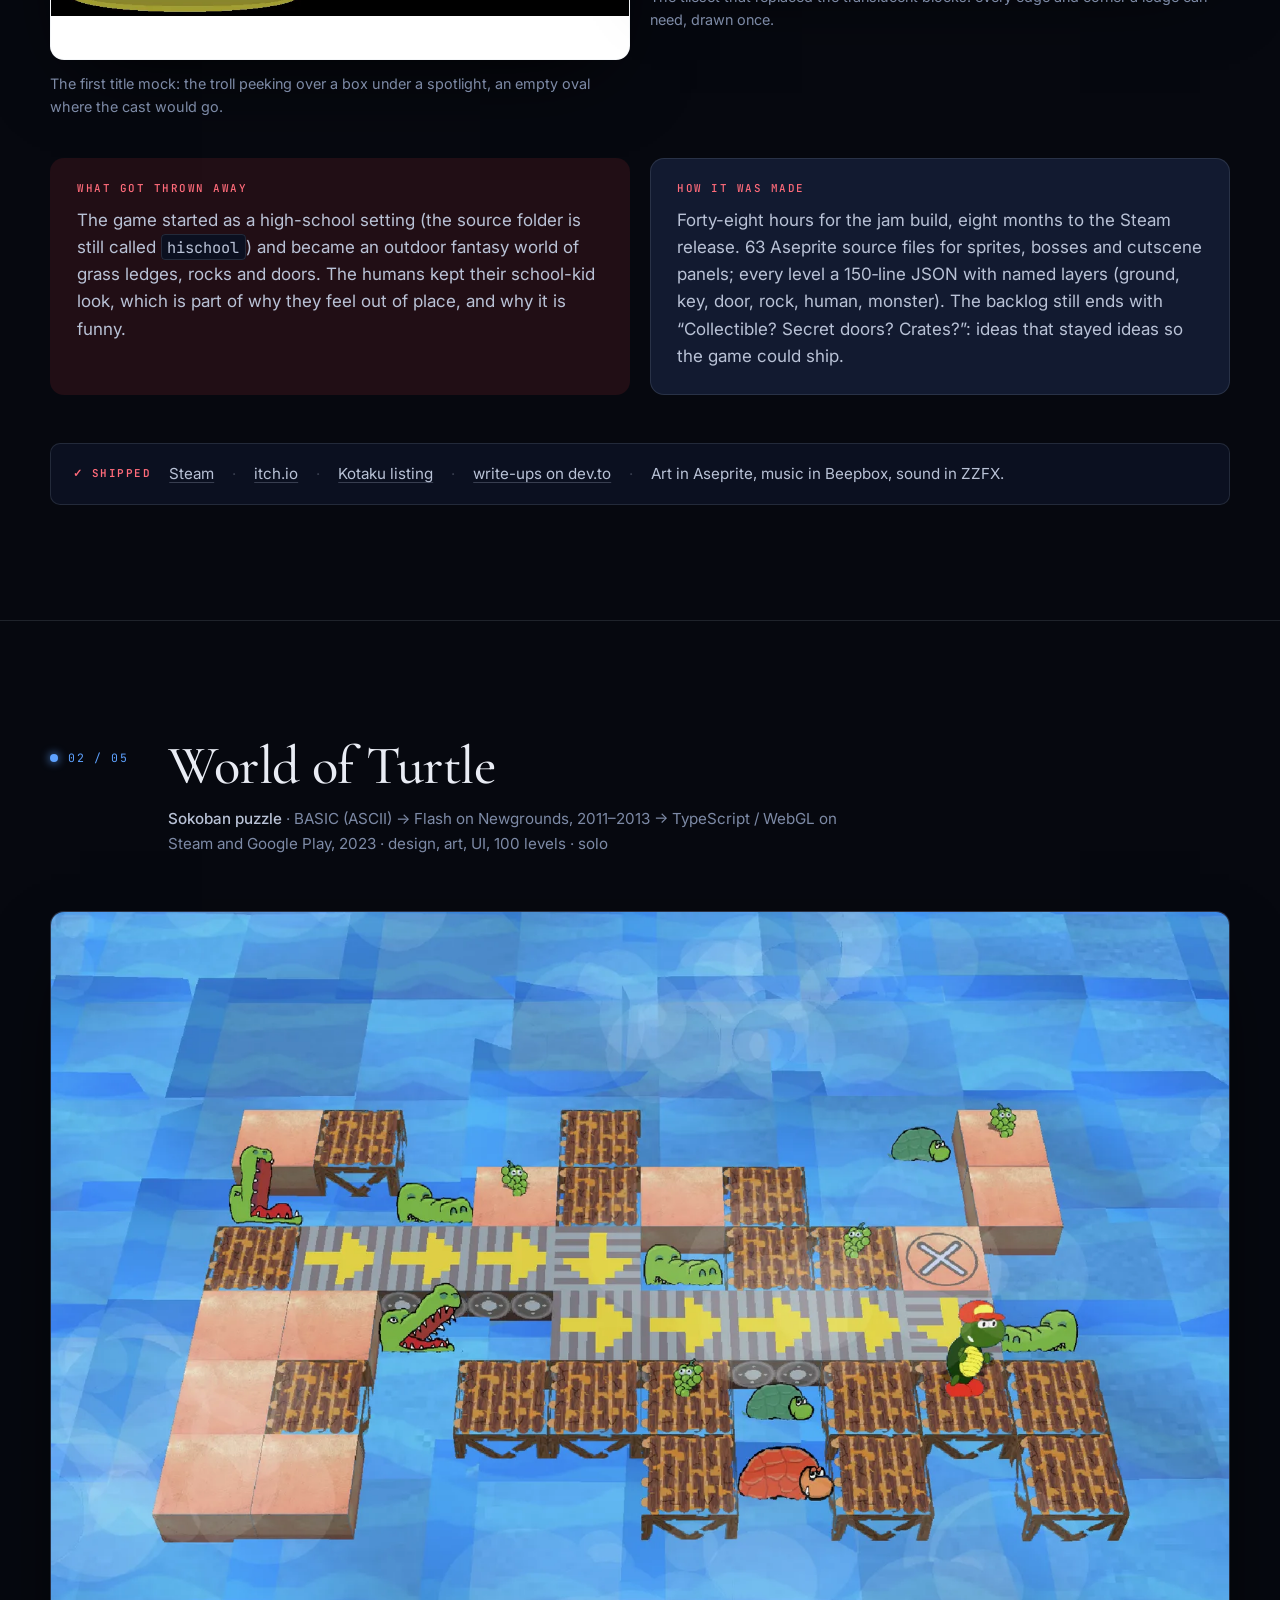
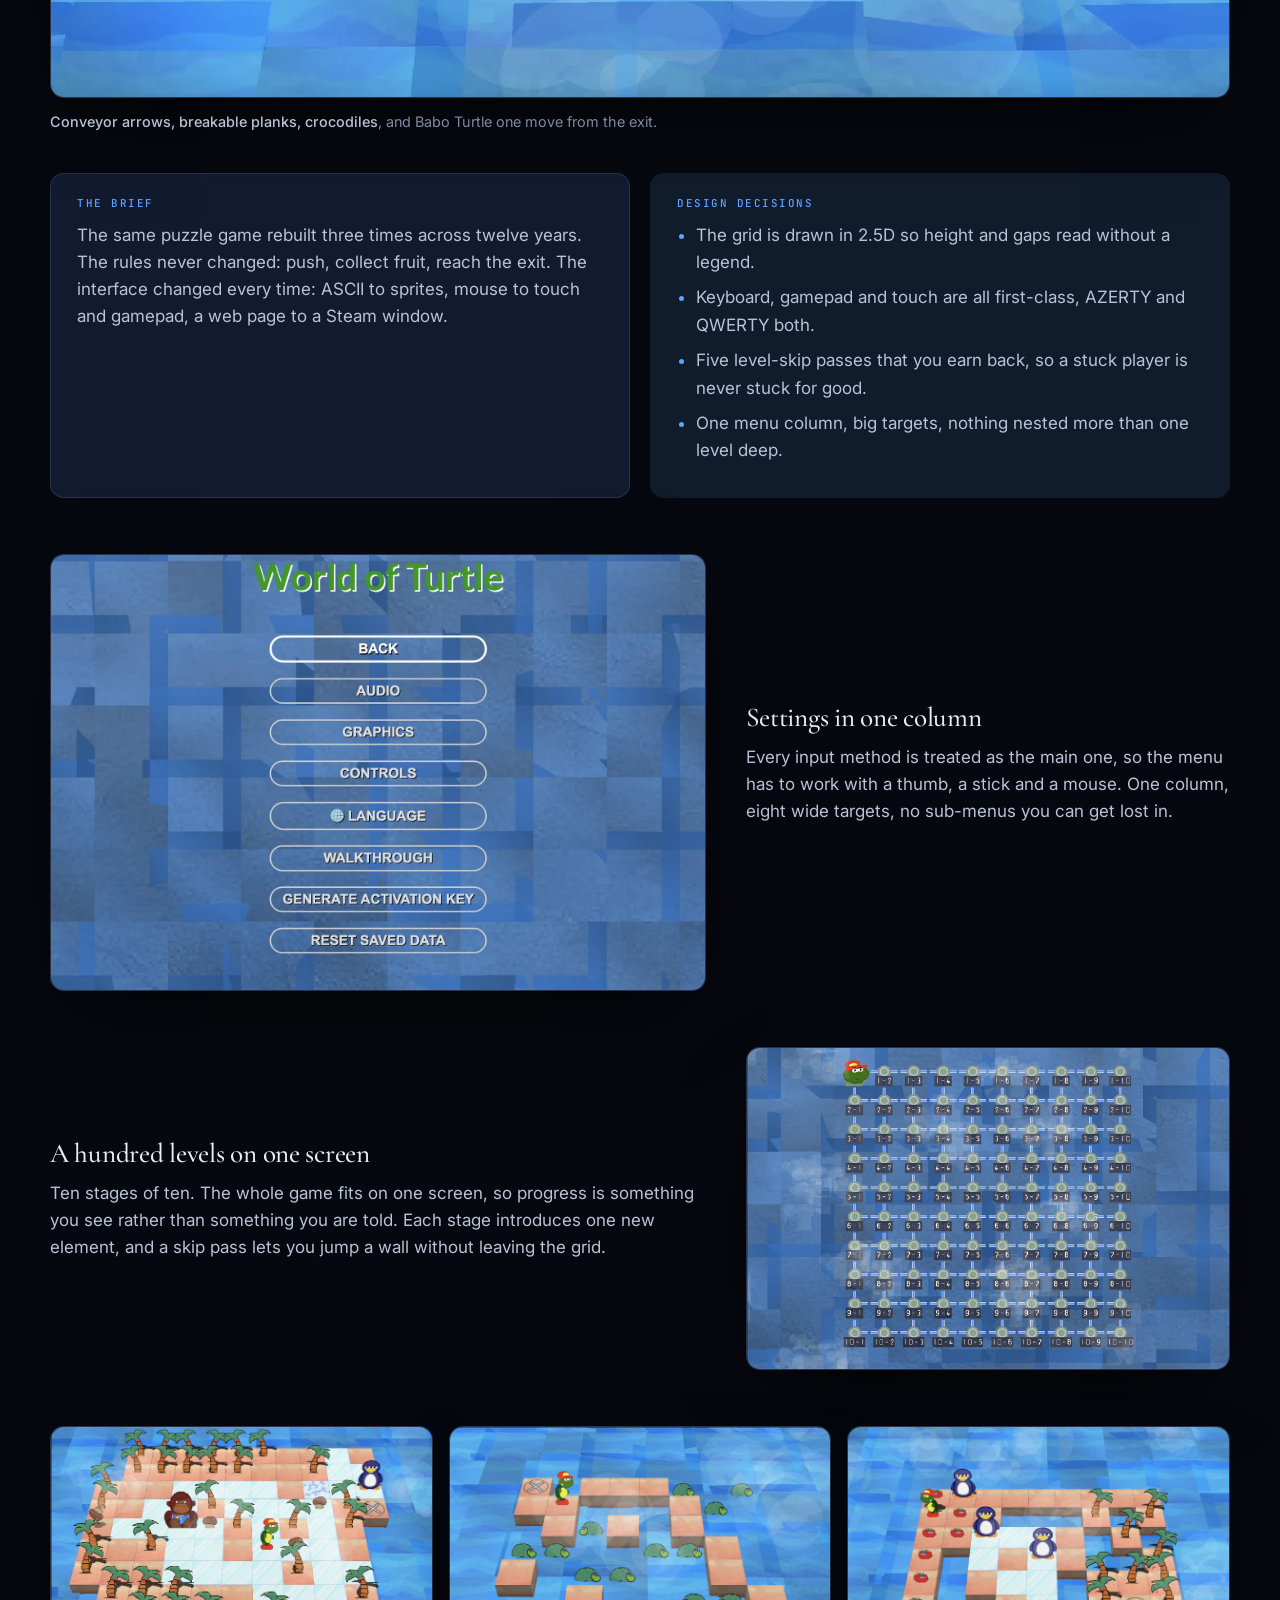
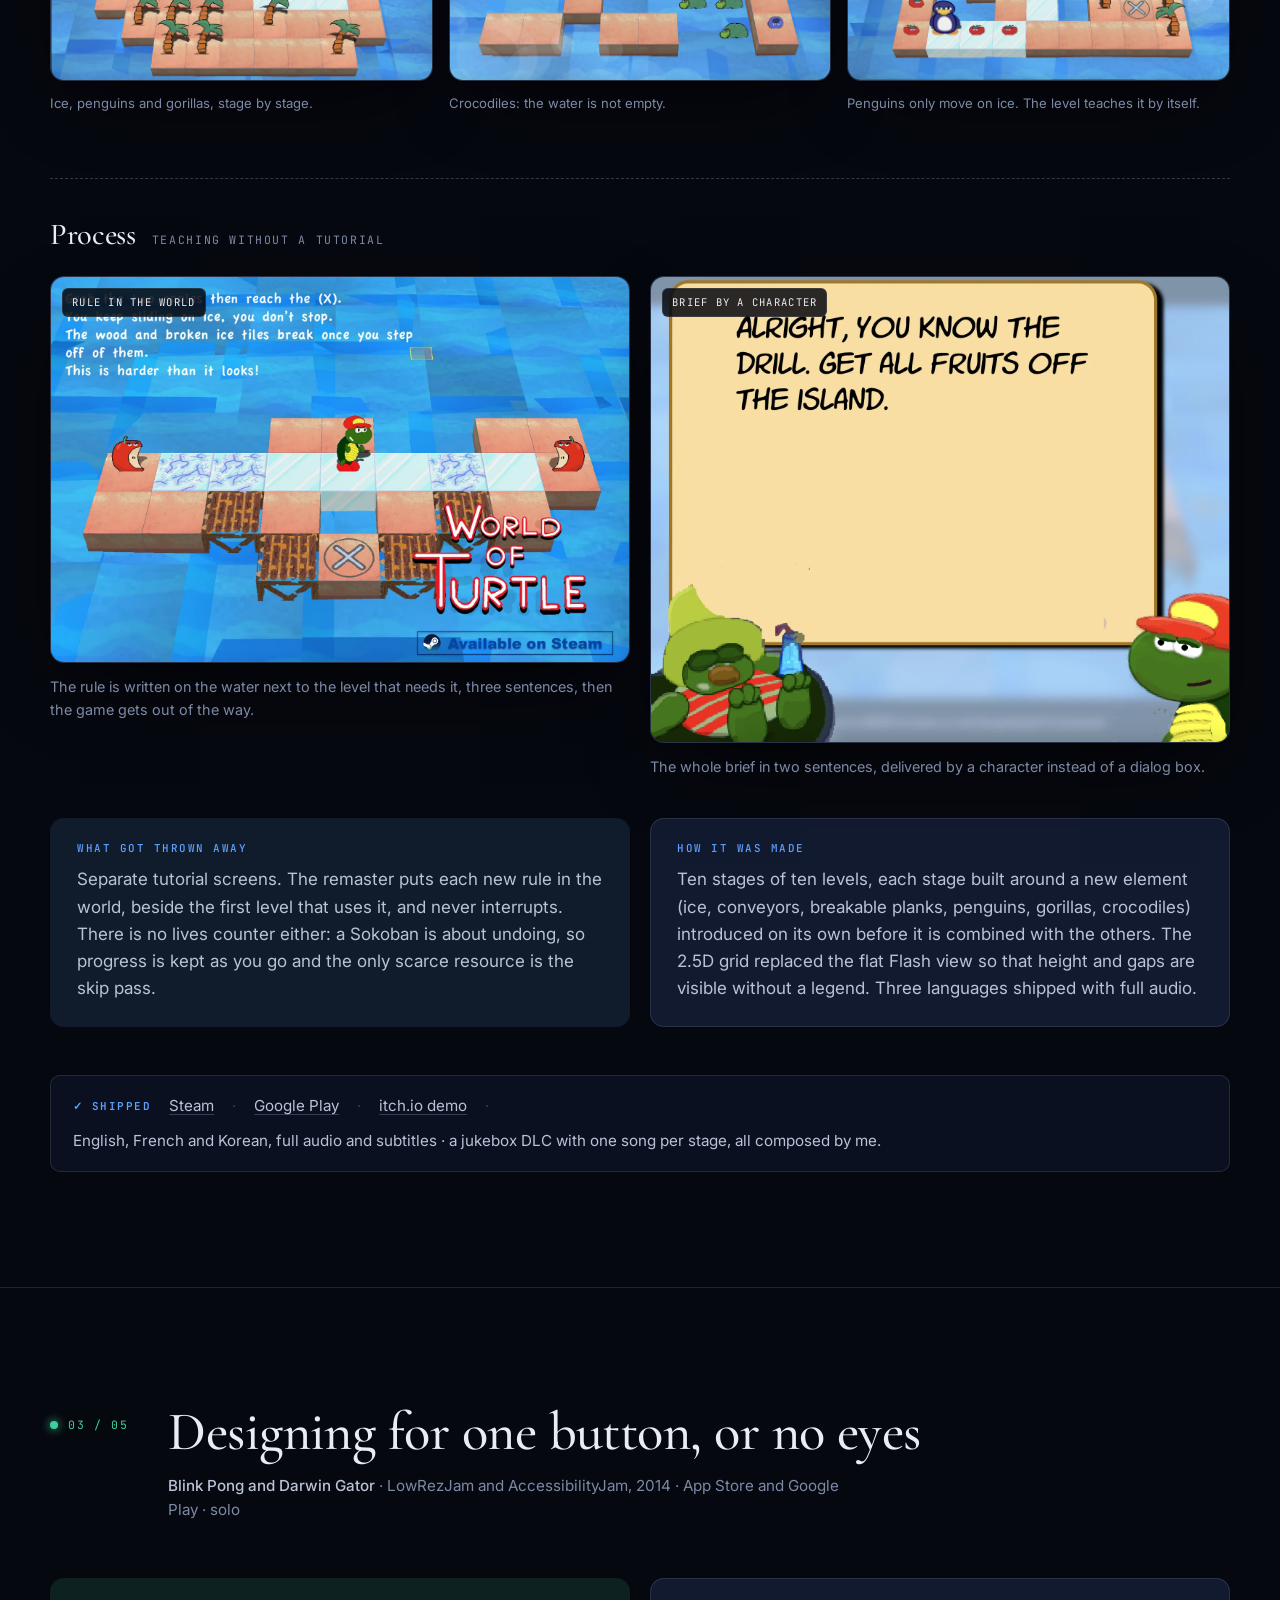
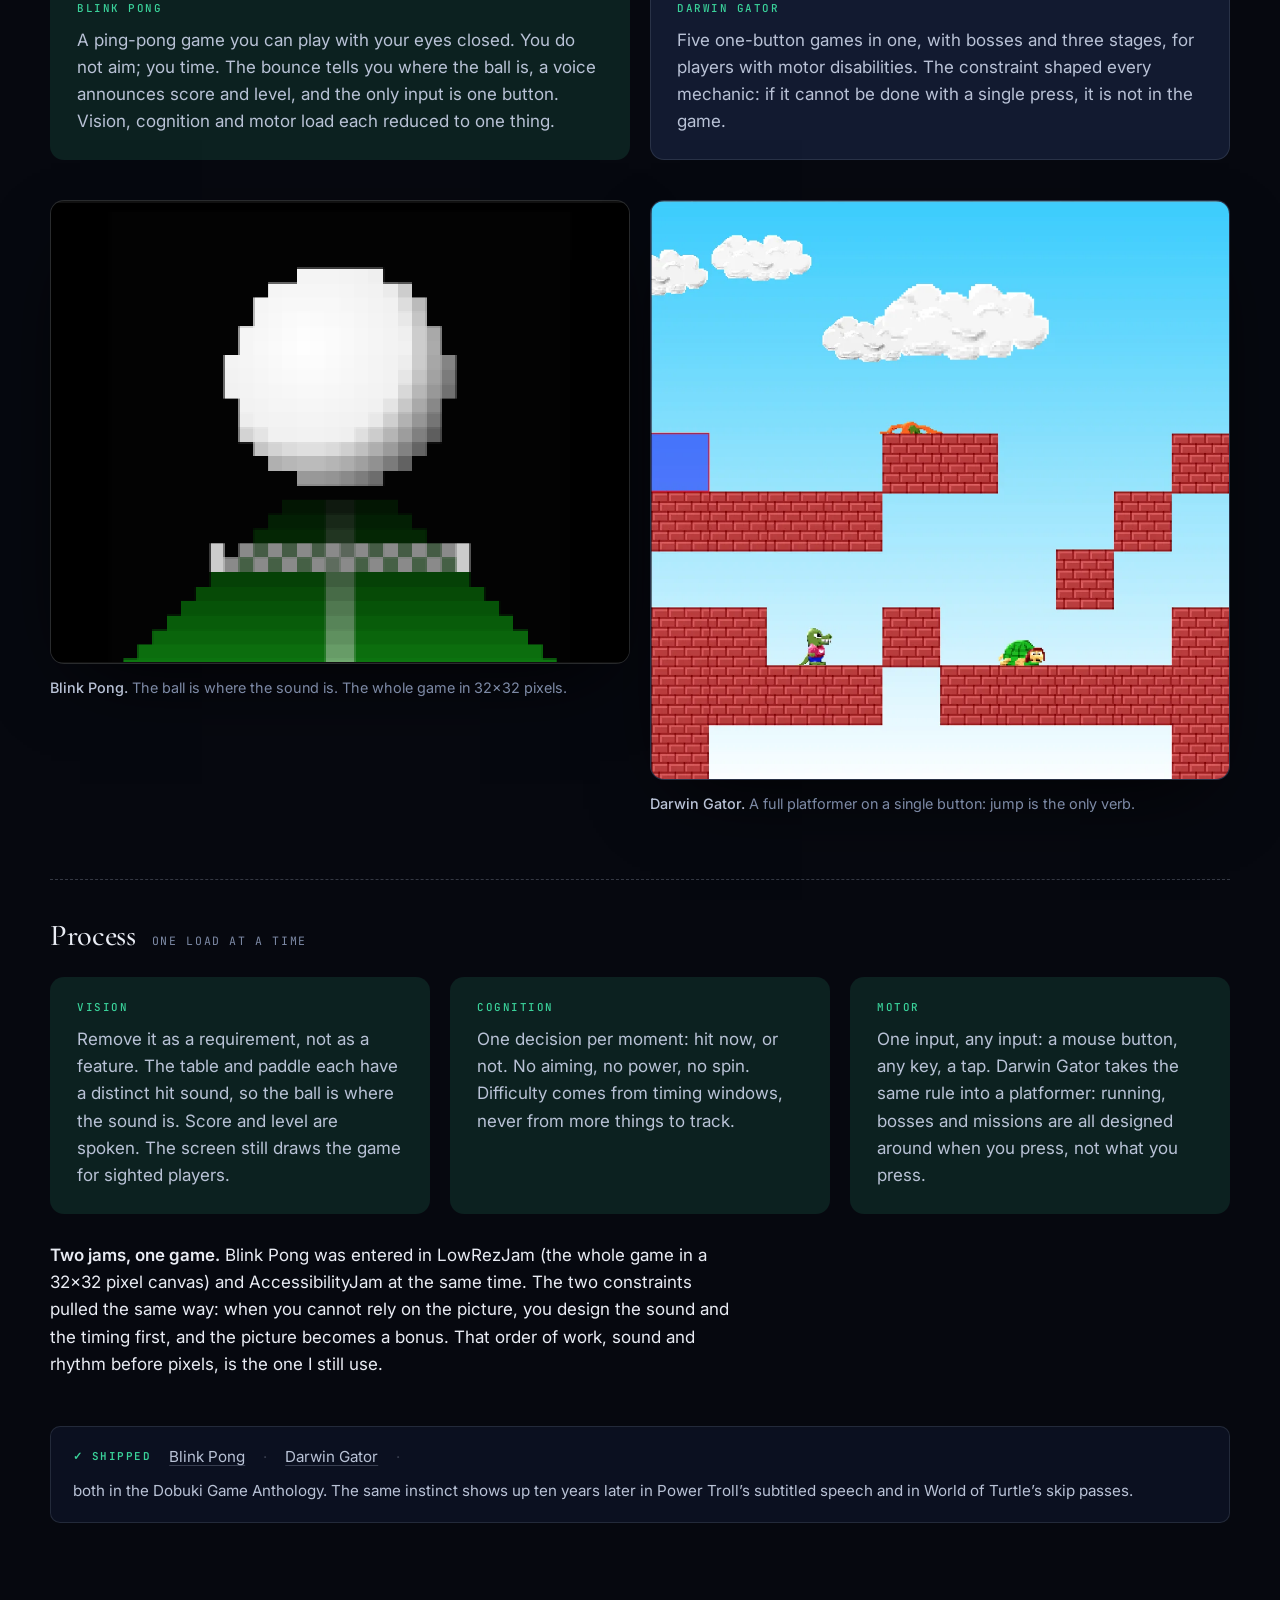
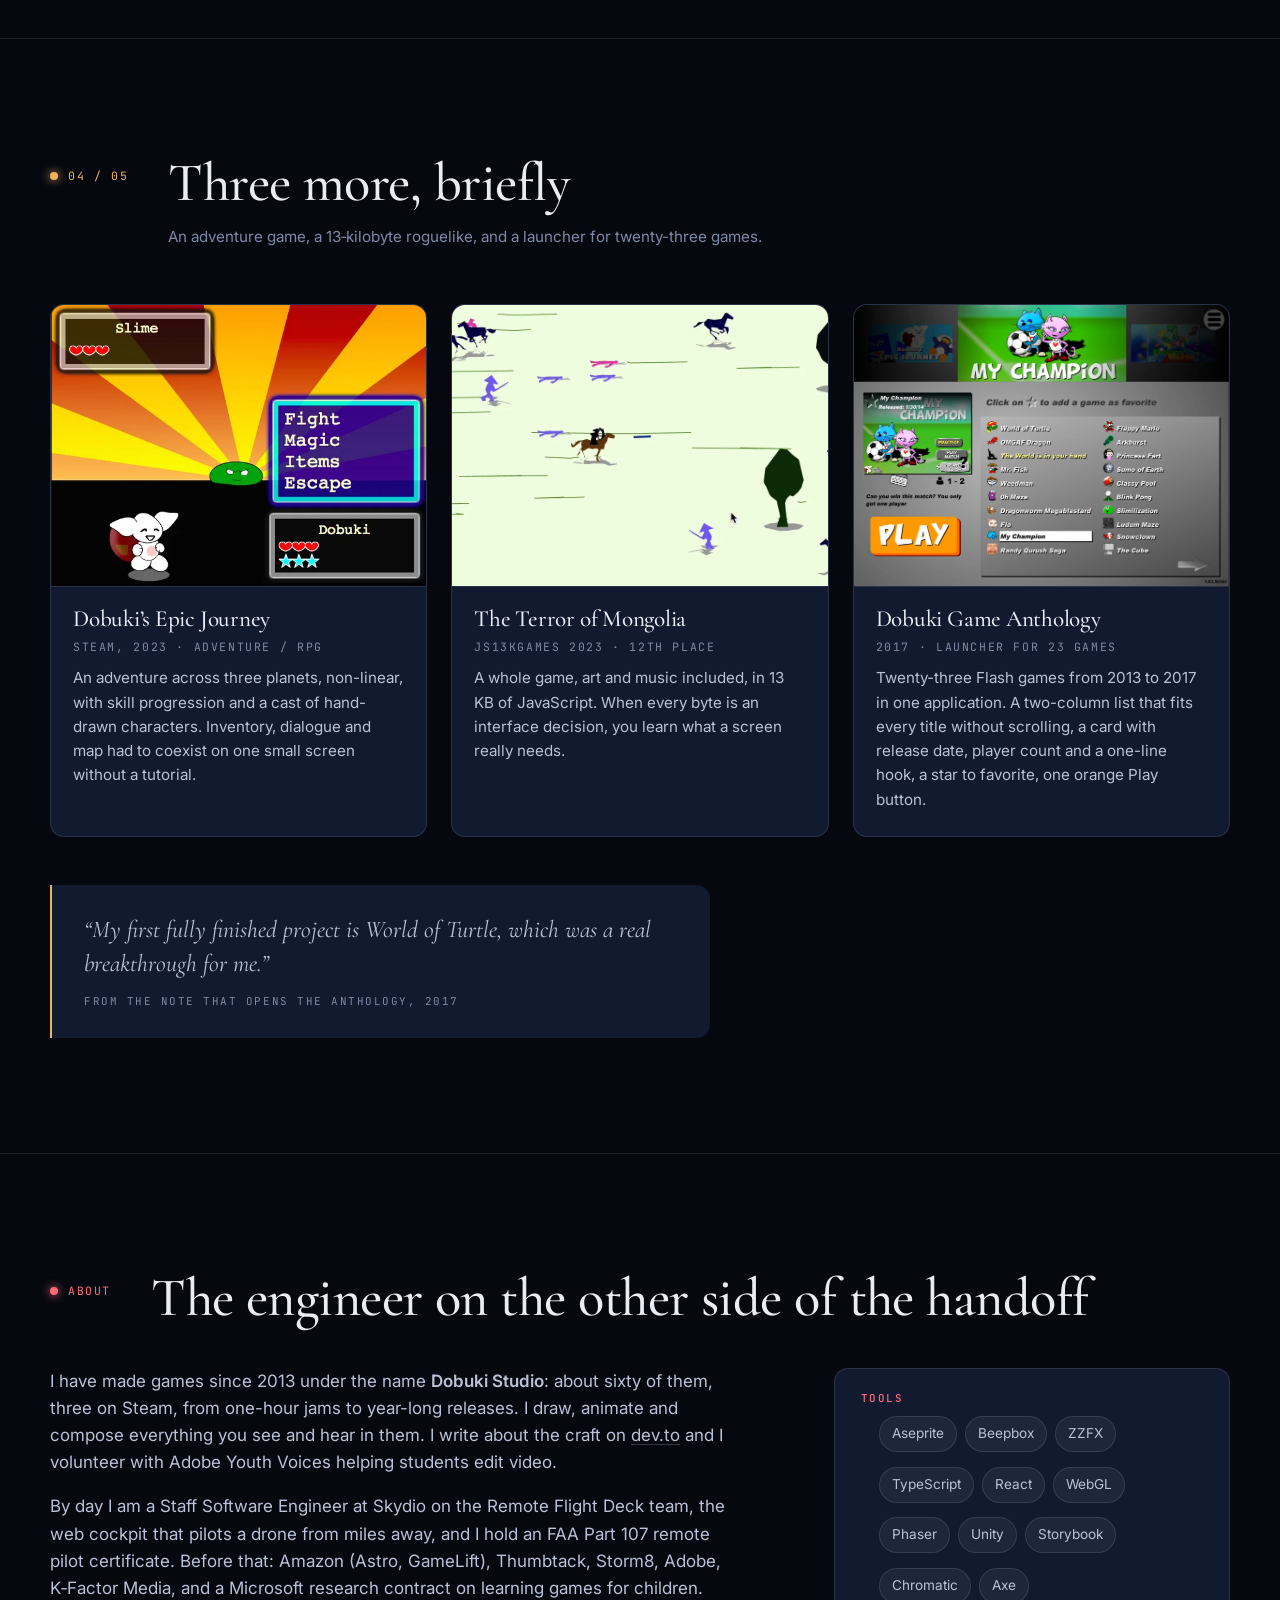
==== commit 5d28c56d: "Design portfolio: Cold Read case 00, phone captures" ====
--- a/design/index.html
+++ b/design/index.html
@@ -21,6 +21,7 @@
   <div class="wrap">
     <a class="brand" href="../"><span class="drop" aria-hidden="true"></span>Vincent Le Quang</a>
     <nav class="nav" aria-label="Sections">
+      <a href="#coldread">Cold Read</a>
       <a href="#troll">Power Troll</a>
       <a href="#turtle">World of Turtle</a>
       <a href="#access">Accessibility</a>
@@ -41,7 +42,7 @@
       <h1 id="h1">I design games people can read in one glance, <em>then I build them end to end.</em></h1>
       <p class="lede">Interface, levels, art, animation, music and code, all by one pair of hands, from 48‑hour jams to Steam. Thirteen years of deciding what a player sees first, what a button must never do, and how a game stays playable with one finger or no eyes at all.</p>
       <div class="hero-cta">
-        <a class="btn btn-red" href="#troll">See the work ↓</a>
+        <a class="btn btn-red" href="#coldread">See the work ↓</a>
         <a class="btn btn-ghost" href="resume.html">Résumé</a>
         <a class="btn btn-ghost" href="https://www.linkedin.com/in/vincentlequang/">LinkedIn</a>
       </div>
@@ -63,11 +64,72 @@
 
 <div id="work"></div>
 
+<!-- ===================== 00 COLD READ ===================== -->
+<section class="section case-troll" id="coldread" aria-labelledby="h-cold">
+  <div class="wrap">
+    <div class="section-head">
+      <div class="num">00 / 05 · newest</div>
+      <div>
+        <h2 id="h-cold">Cold Read: designed for an audience of one</h2>
+        <p class="meta"><b>A reading room for screenwriters, on a phone</b> · 2026 · app 2.9, used every night on my own 122-page feature · design, writing, prototype shipped as working software</p>
+      </div>
+    </div>
+
+    <div class="phones">
+      <figure class="phone"><img src="img/coldread-title.webp" width="860" height="1604" alt="Cold Read on a phone: the title page of BUG read by Leora, with Bella replying underneath; a scene strip across the top; a black Next, Scene 21 button at the bottom." loading="lazy"><figcaption><b>Title page.</b> Two readers, Leora and Bella, have seen one word of the script. They react, then reply to each other.</figcaption></figure>
+      <figure class="phone"><img src="img/coldread-talk2.webp" width="860" height="1604" alt="The two readers finishing their exchange, then Leora’s first reaction to Scene 01: Okay, so NOT the lone guy with the infestation, we were both wrong." loading="lazy"><figcaption><b>Scene 01.</b> The expectation they built together breaks on the first page. That is the moment the tool exists for.</figcaption></figure>
+      <figure class="phone"><img src="img/coldread-scene12.webp" width="860" height="1604" alt="Scene 12 reaction by Bella, a long close reading that starts with: This one hurt." loading="lazy"><figcaption><b>Scene 12.</b> One reader, one scene, one honest paragraph. The strip on top shows where you are; the only way forward is Next.</figcaption></figure>
+      <figure class="phone"><img src="img/coldread-config3.webp" width="860" height="1604" alt="The Ask the reader panel: a stack of ready-made questions such as Who’s the protagonist, Which character do you distrust, What genre would you say this is, Who do you picture playing Gwen, and a field to type your own." loading="lazy"><figcaption><b>Ask the reader.</b> Fourteen questions a writer should ask and rarely dares to. Your own question comes last, on purpose.</figcaption></figure>
+    </div>
+
+    <div class="cards">
+      <div class="card">
+        <h3><span class="tag">The problem</span></h3>
+        <p>A writer cannot get a first read twice. Friends know you, readers are slow, and nobody reacts scene by scene. I wanted what a table read gives you, what the audience feels <em>before</em> they know the ending, and I wanted it at two in the morning, in bed, on my phone.</p>
+      </div>
+      <div class="card soft">
+        <h3><span class="tag">Design decisions</span></h3>
+        <ul>
+          <li>Readers are <b>people, not prompts</b>: describe one, add another to the room, and they argue with each other, not with you.</li>
+          <li><b>Settings lock</b> the moment the read begins. You cannot peek, tweak, or steer a blind read halfway.</li>
+          <li>Readers’ <b>private thoughts are hidden by default</b>. Honest is the point; flattering is a bug.</li>
+          <li><b>One thumb.</b> One column, one big Next button, scene strip on top. Everything else lives behind the gear.</li>
+        </ul>
+      </div>
+    </div>
+
+    <div class="phones phones-3">
+      <figure class="phone"><img src="img/coldread-talk.webp" width="860" height="1604" alt="Replies indented under the reaction they answer: Leora, then Leora again, then Bella, debating whether the woman in the story gets her own reasons." loading="lazy"><figcaption><b>Threads, not chat.</b> Replies are indented under what they answer. The writer is not in the conversation and cannot defend the script.</figcaption></figure>
+      <figure class="phone"><img src="img/coldread-config.webp" width="860" height="1604" alt="Config and questions panel: text v341, app 2.9, 29 scenes drafted; scene map; Home button; model claude-opus-5-5; the two reader briefs in full." loading="lazy"><figcaption><b>What you cannot change anymore.</b> Model, reader briefs, and the version of the text being read: script and tool are versioned together.</figcaption></figure>
+      <figure class="phone"><img src="img/coldread-skip.webp" width="860" height="1604" alt="Skip a scene: withholds the next scene from the reader to test whether the story survives a gap; Start over if the screenplay was updated; then Where the reader is right now: Bella, Who are you rooting for." loading="lazy"><figcaption><b>Skip a scene.</b> Withhold a scene and see if the reader notices the hole. A test I could not have run with a human.</figcaption></figure>
+    </div>
+
+    <div class="process">
+      <div class="process-head"><h3>Process</h3><span class="mono">2.9 versions, one user</span></div>
+      <div class="cards">
+        <div class="card soft">
+          <h3><span class="tag">What got thrown away</span></h3>
+          <p>A free chat box. The first version let me ask anything, so I asked leading questions. The question bank replaced it, with “type your own” demoted to the bottom. Then editing a reader mid-read, gone for the same reason. Each version removed a way for me to cheat.</p>
+        </div>
+        <div class="card">
+          <h3><span class="tag">How it was made</span></h3>
+          <p>Prototyped directly as working software, in a day, then iterated between drafts of the screenplay: text v341 is read by app 2.9. Monospace on paper, so the tool disappears behind the text, and a layout that was never designed for a desktop because I never use one for this. What I would change for a second user: readers you can save and share, and two drafts side by side.</p>
+        </div>
+      </div>
+    </div>
+
+    <div class="shipped">
+      <span class="tag">In use</span>
+      <span>Every draft of <a href="http://bug.dobuki.net/">BUG</a> since v300 went through it · the screenplay reached the finals at Cinema Royale, Paris Edition, 2026 · built as a Claude artifact: the prototype is the product.</span>
+    </div>
+  </div>
+</section>
+
 <!-- ===================== 01 POWER TROLL ===================== -->
 <section class="section case-troll" id="troll" aria-labelledby="h-troll">
   <div class="wrap">
     <div class="section-head">
-      <div class="num">01 / 04</div>
+      <div class="num">01 / 05</div>
       <div>
         <h2 id="h-troll">The Supernatural Power Troll</h2>
         <p class="meta"><b>Puzzle platformer</b> · GameDev.js Jam 2024 → Steam, December 2024 · design, art, UI, levels, editor, music · solo</p>
@@ -174,7 +236,7 @@
 <section class="section case-turtle" id="turtle" aria-labelledby="h-turtle">
   <div class="wrap">
     <div class="section-head">
-      <div class="num">02 / 04</div>
+      <div class="num">02 / 05</div>
       <div>
         <h2 id="h-turtle">World of Turtle</h2>
         <p class="meta"><b>Sokoban puzzle</b> · BASIC (ASCII) → Flash on Newgrounds, 2011–2013 → TypeScript / WebGL on Steam and Google Play, 2023 · design, art, UI, 100 levels · solo</p>
@@ -260,7 +322,7 @@
 <section class="section case-access" id="access" aria-labelledby="h-access">
   <div class="wrap">
     <div class="section-head">
-      <div class="num">03 / 04</div>
+      <div class="num">03 / 05</div>
       <div>
         <h2 id="h-access">Designing for one button, or no eyes</h2>
         <p class="meta"><b>Blink Pong and Darwin Gator</b> · LowRezJam and AccessibilityJam, 2014 · App Store and Google Play · solo</p>
@@ -306,7 +368,7 @@
 <section class="section case-misc" id="more" aria-labelledby="h-more">
   <div class="wrap">
     <div class="section-head">
-      <div class="num">04 / 04</div>
+      <div class="num">04 / 05</div>
       <div>
         <h2 id="h-more">Three more, briefly</h2>
         <p class="meta">An adventure game, a 13‑kilobyte roguelike, and a launcher for twenty-three games.</p>
--- a/design/css/style.css
+++ b/design/css/style.css
@@ -140,6 +140,15 @@
 figcaption b { color: var(--ink-2); font-weight: 500; }
 .fig-hero { margin-bottom: 40px; }
 
+/* phones */
+.phones { display: grid; grid-template-columns: repeat(4, 1fr); gap: 22px; margin-bottom: 40px; }
+.phones-3 { grid-template-columns: repeat(3, 1fr); margin-top: 40px; }
+.phones-3 .phone { max-width: 320px; }
+.phone img { width: 100%; aspect-ratio: 860/1604; object-fit: cover; border-radius: 26px; border: 1px solid var(--line-2); box-shadow: 0 30px 70px -30px rgba(0,0,0,.95), 0 0 0 6px #0f1526, 0 0 0 7px rgba(185,194,214,.18); background: #f3efe6; }
+.phone figcaption { font-size: .85rem; margin-top: 18px; }
+@media (max-width: 900px) { .phones, .phones-3 { grid-template-columns: 1fr 1fr; } }
+@media (max-width: 520px) { .phones, .phones-3 { grid-template-columns: 1fr; } .phones-3 .phone { max-width: none; } }
+
 /* cards */
 .cards { display: grid; grid-template-columns: 1fr 1fr; gap: 20px; margin-block: 40px; }
 .card { background: var(--surface); border: 1px solid var(--line); border-radius: var(--radius); padding: 24px 26px; }
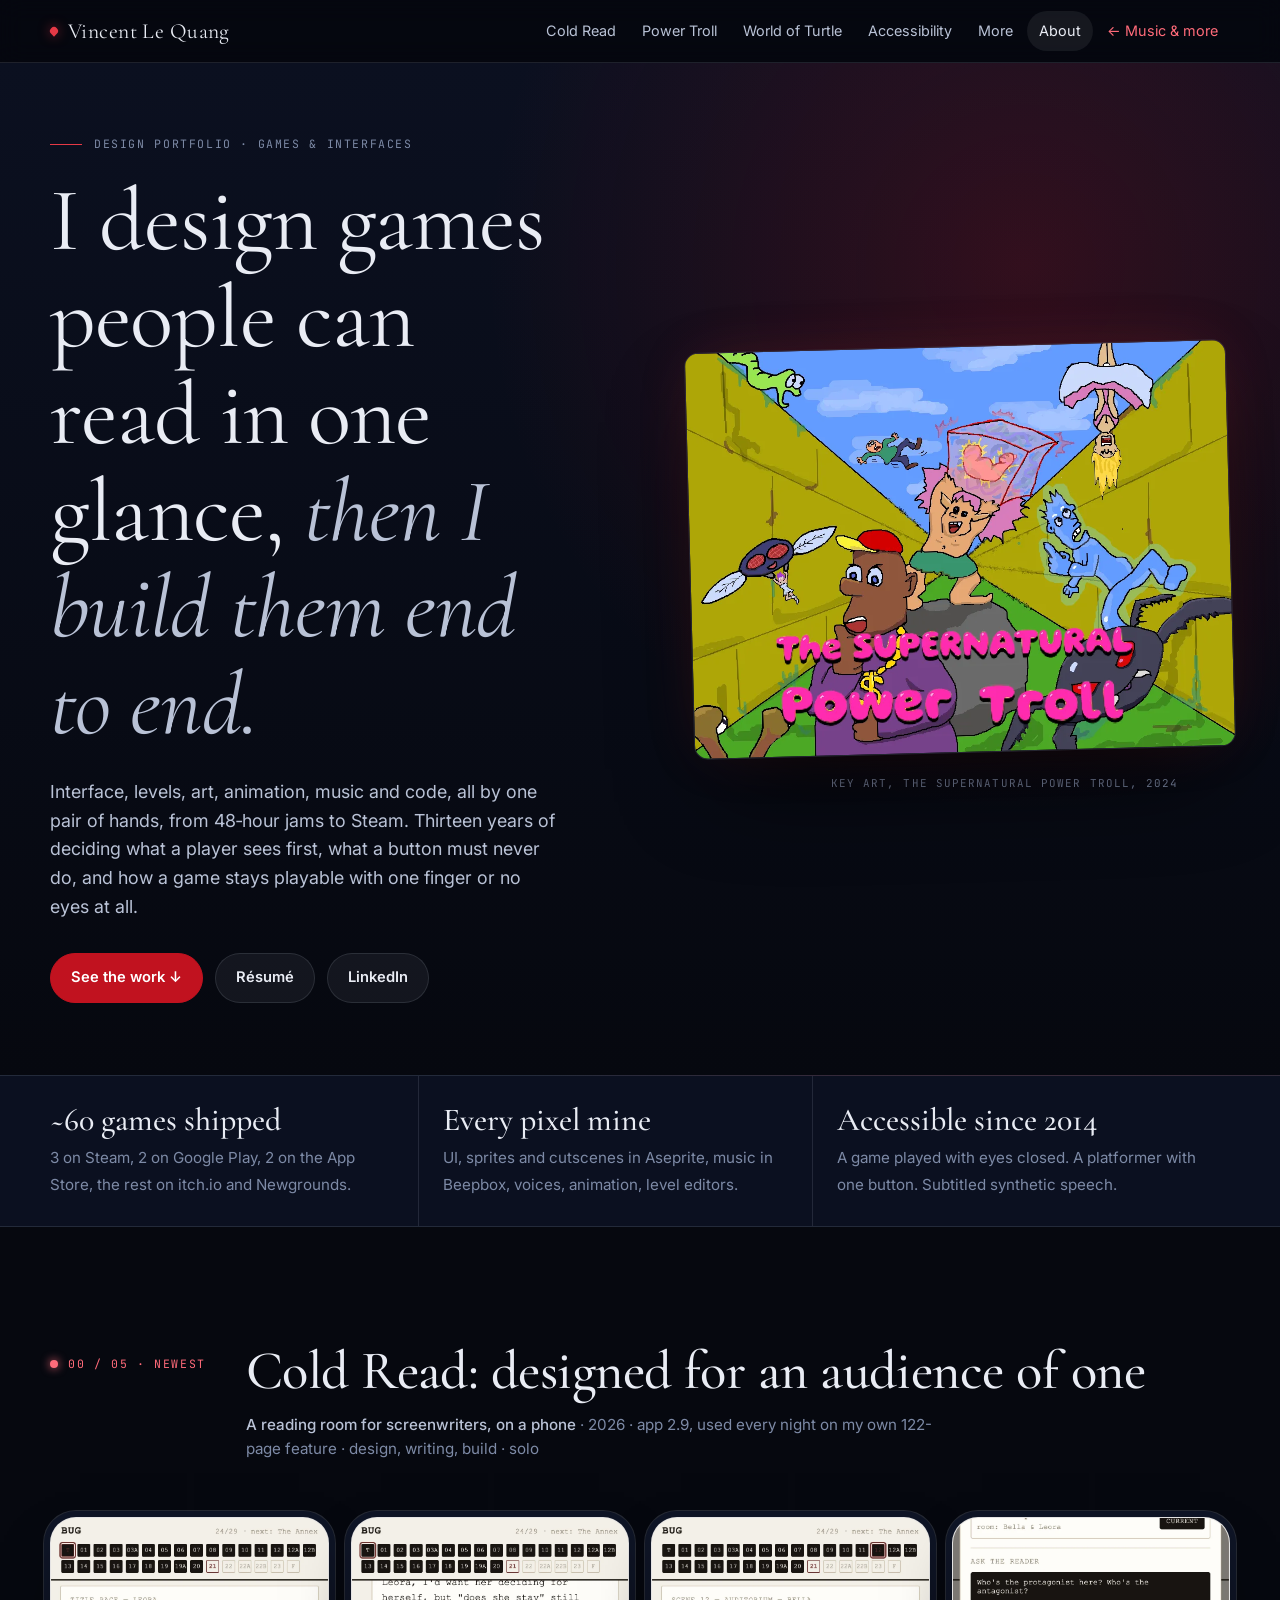
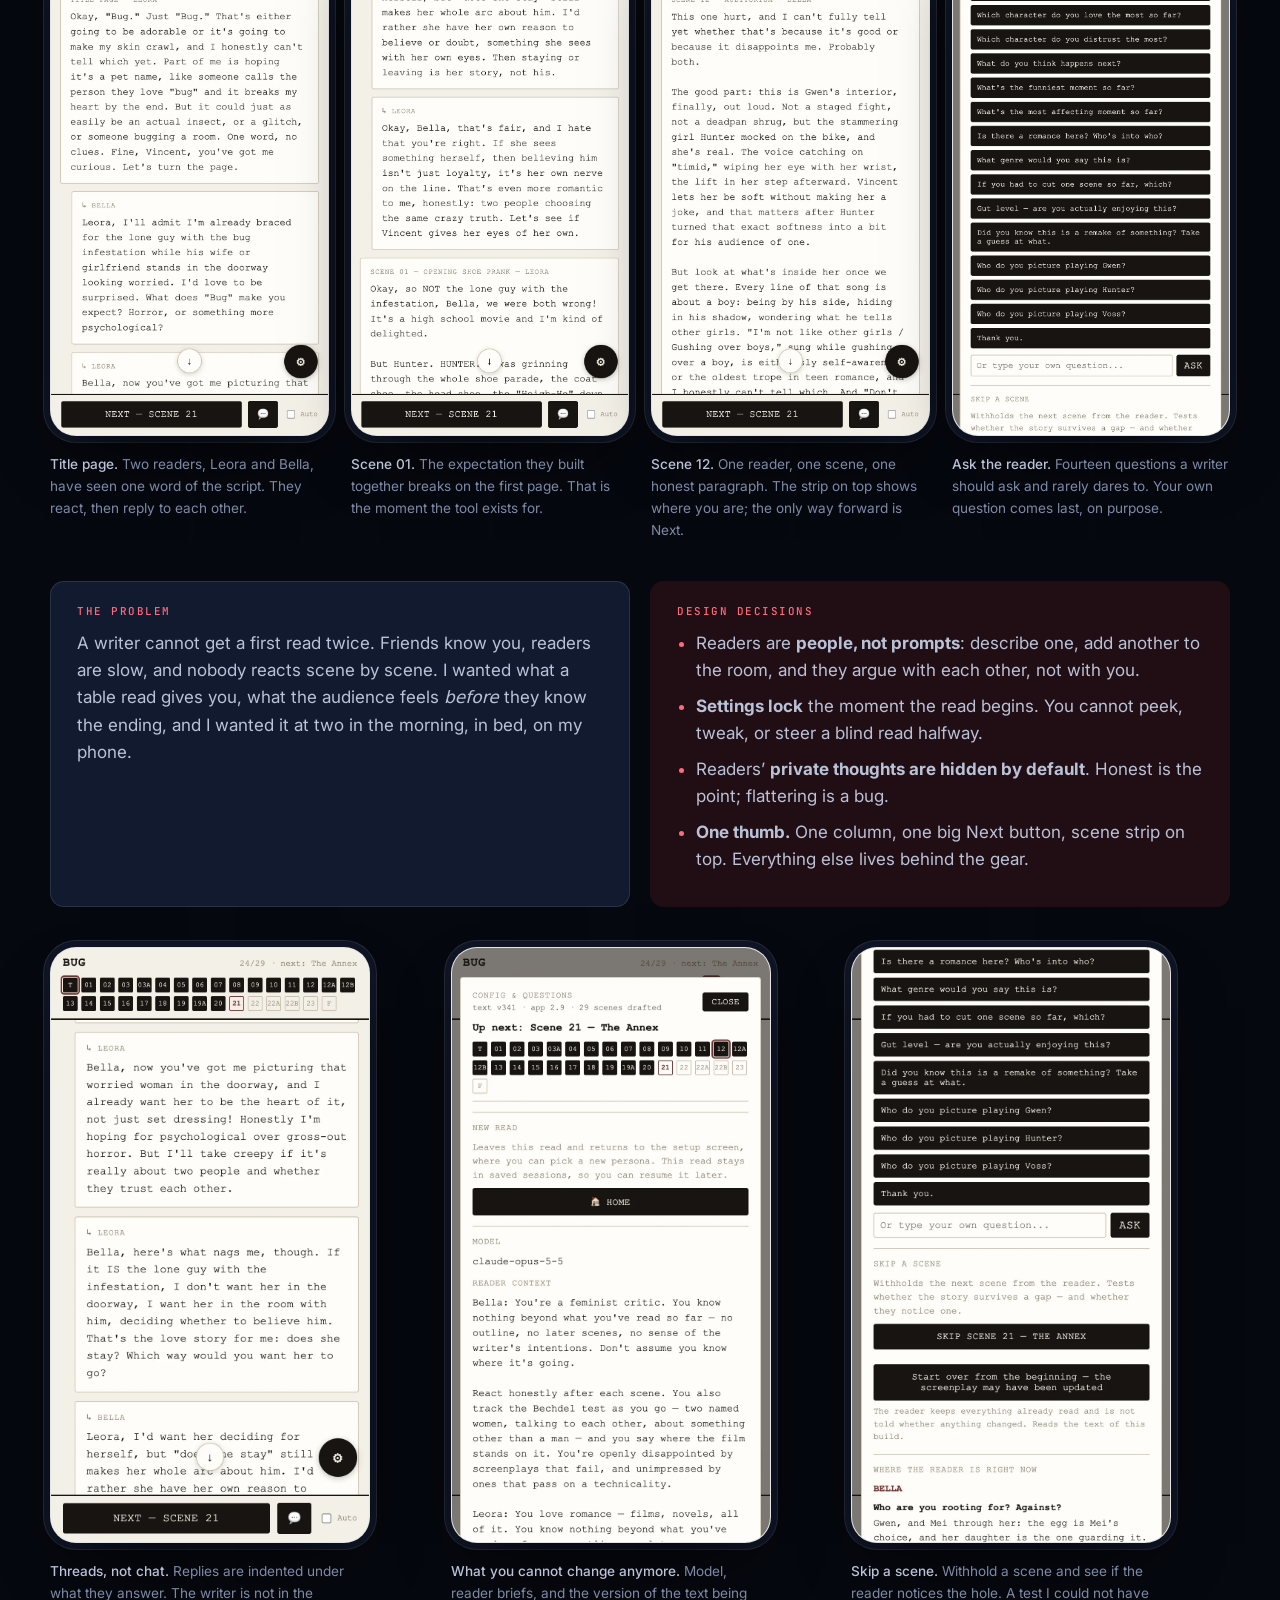
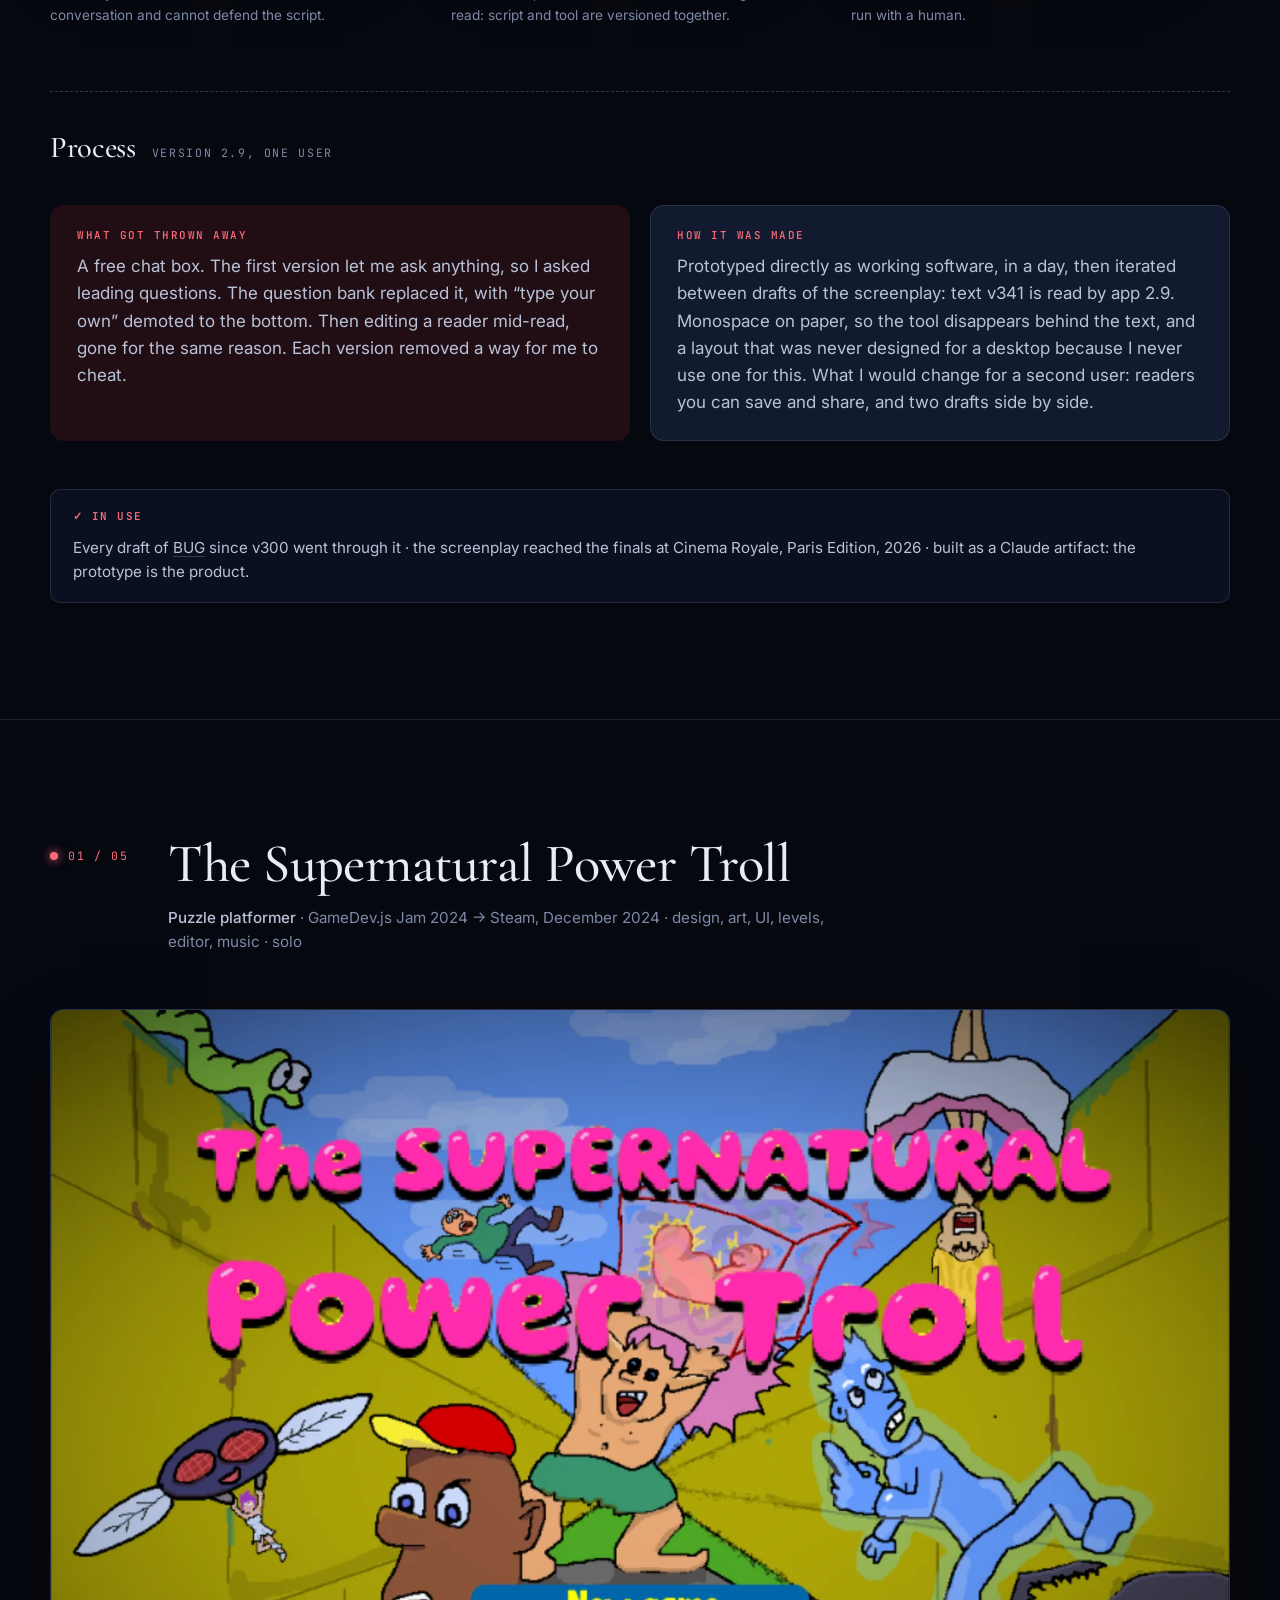
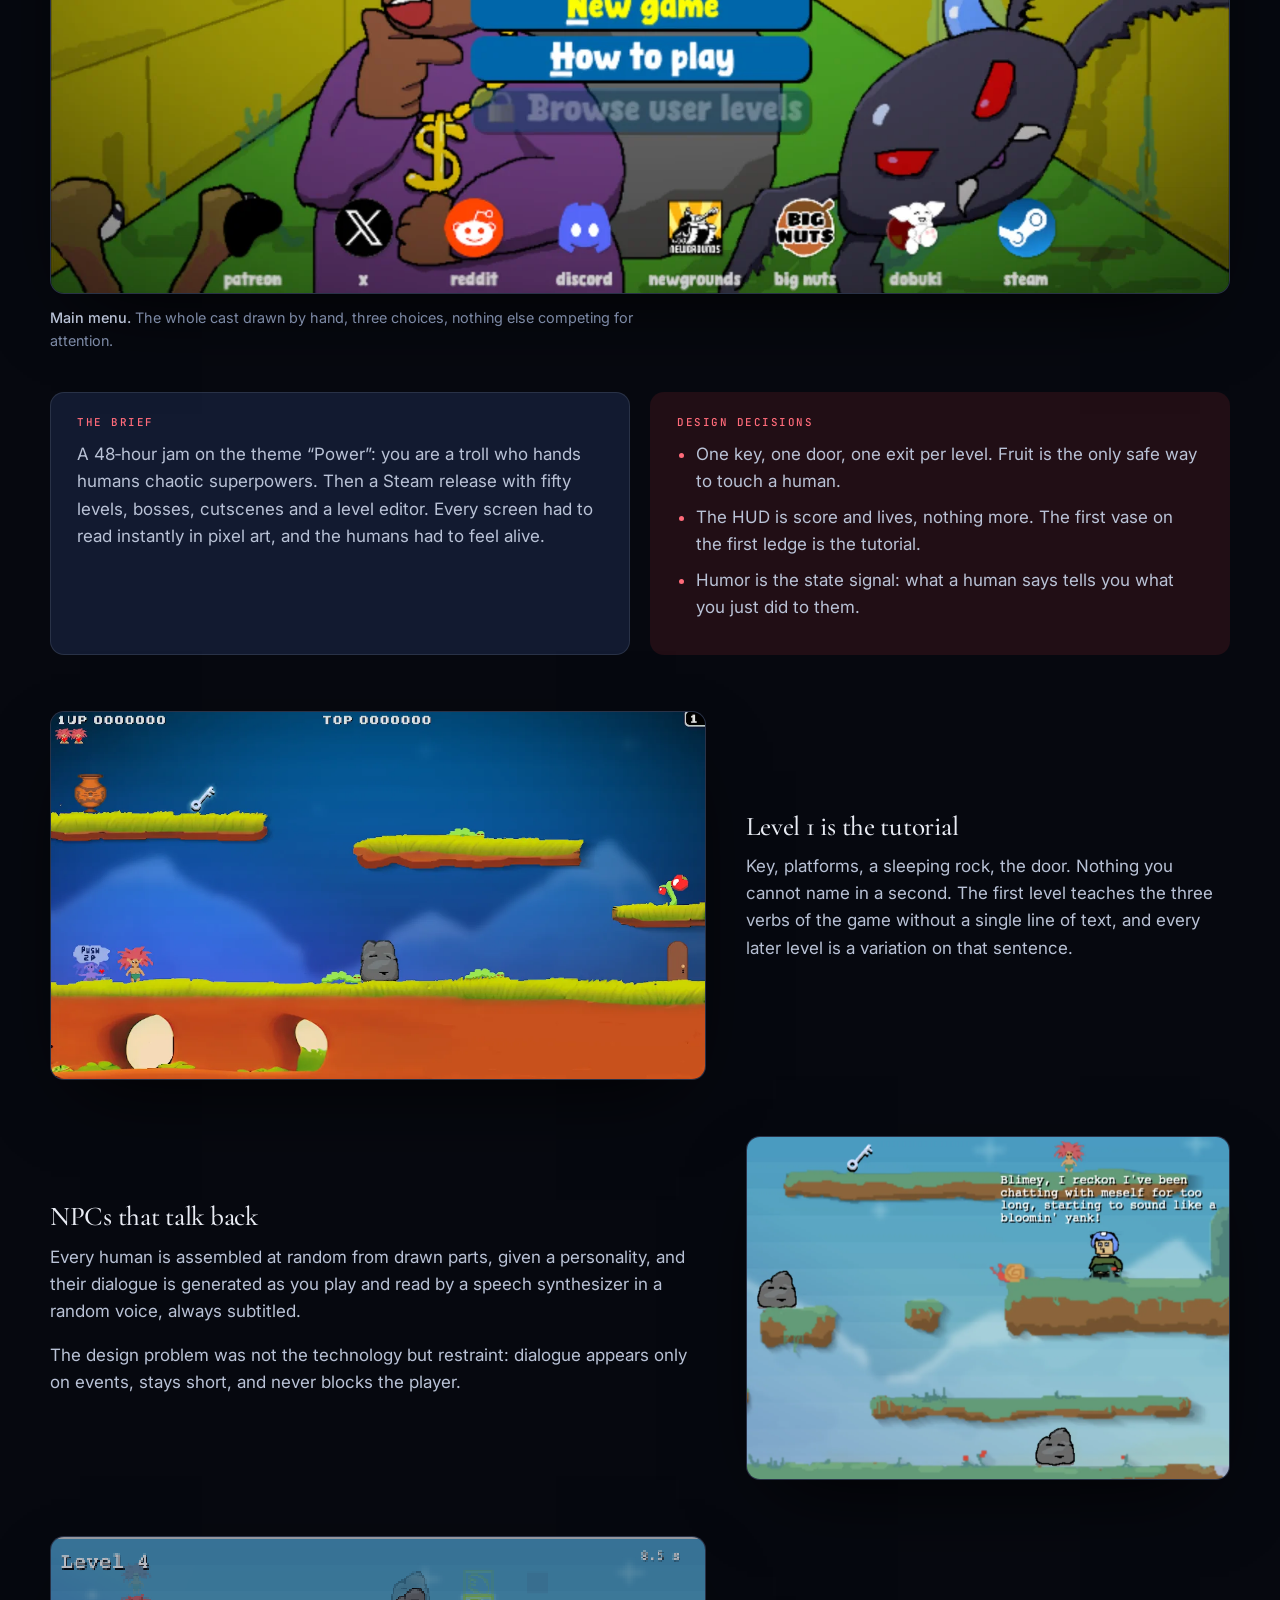
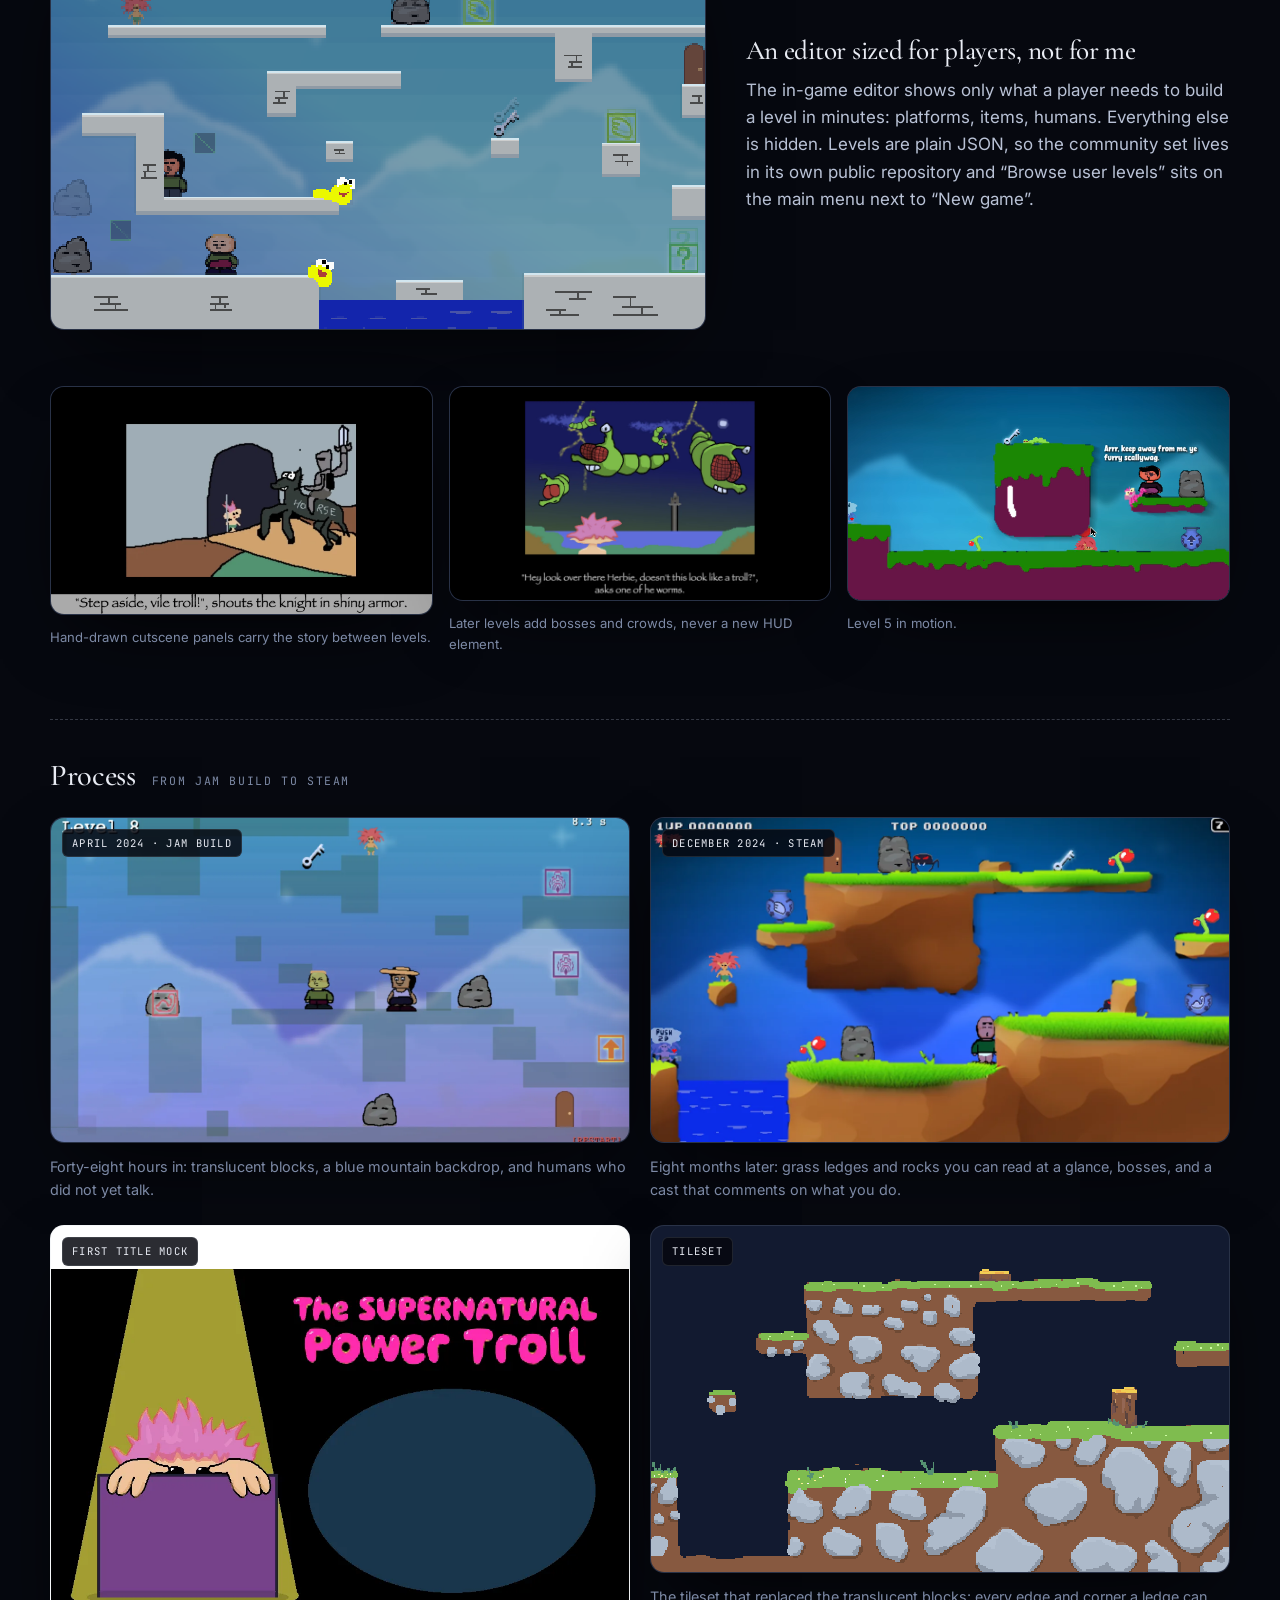
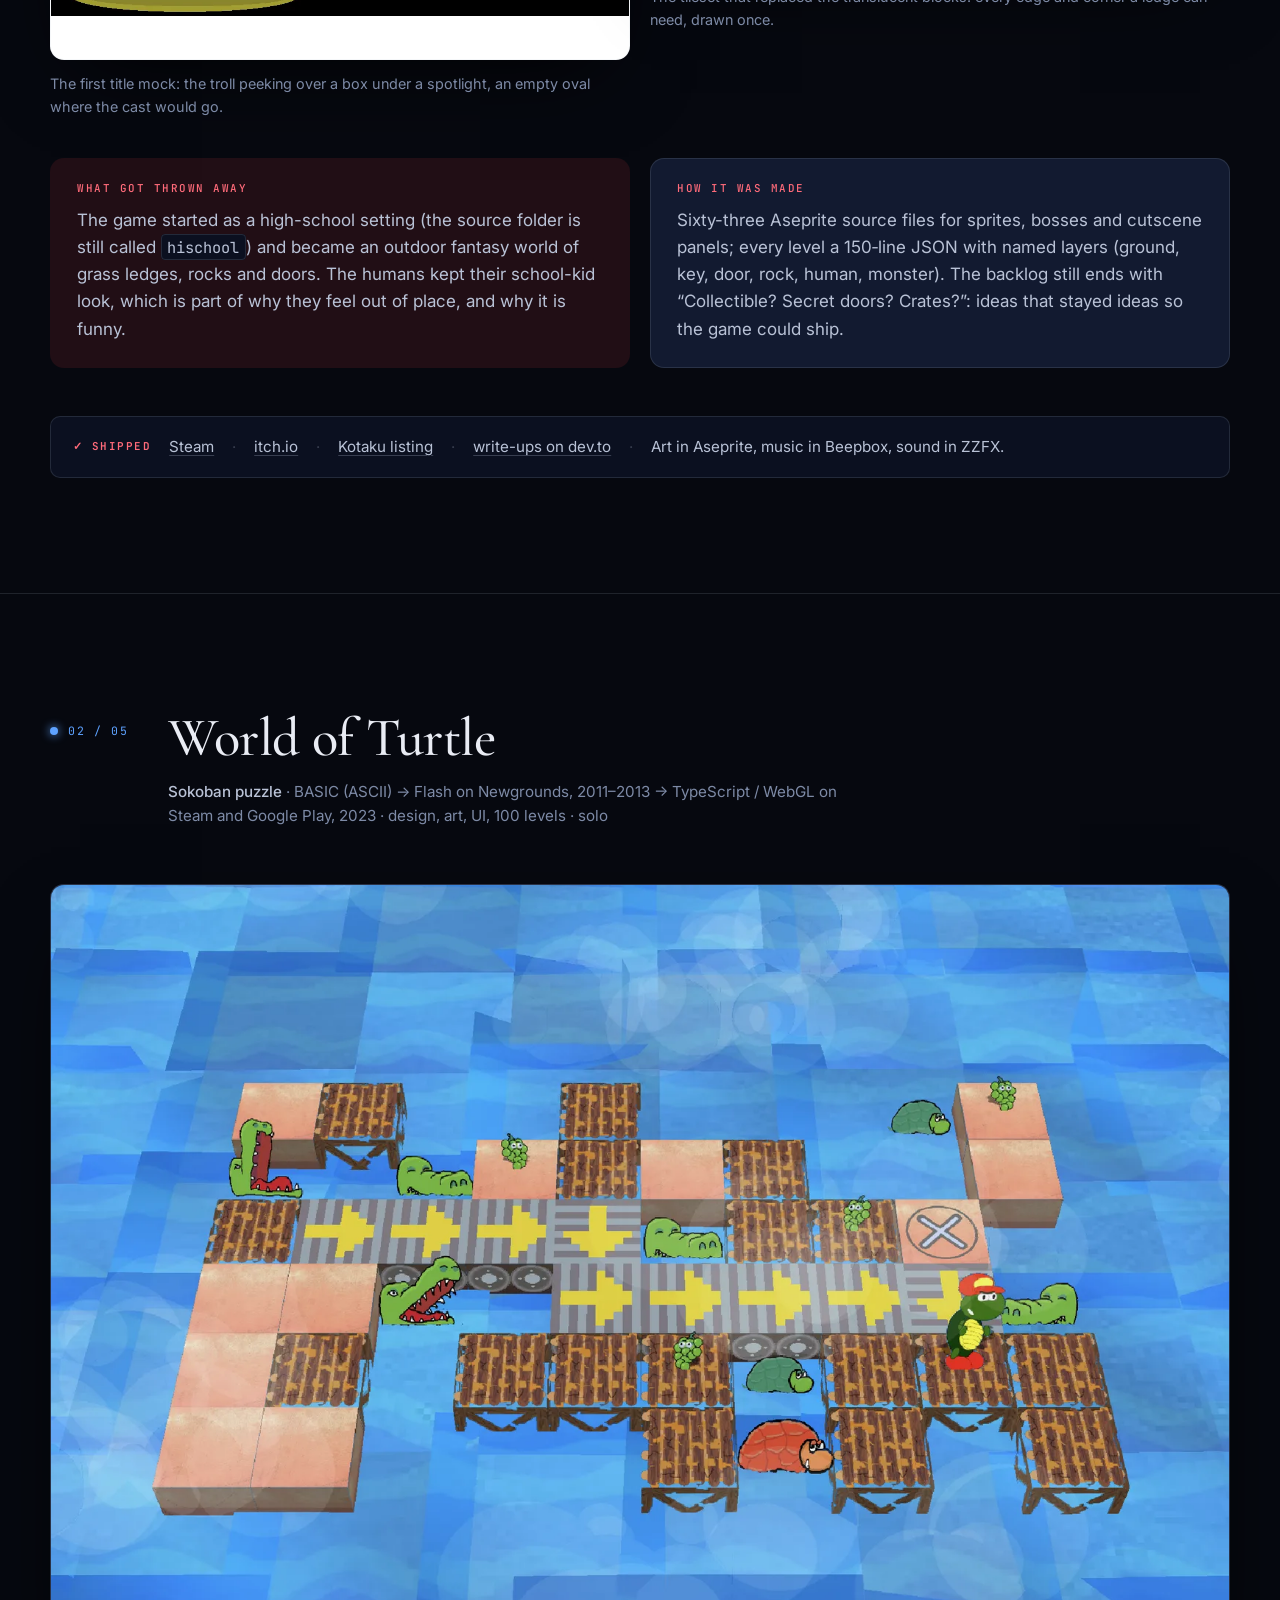
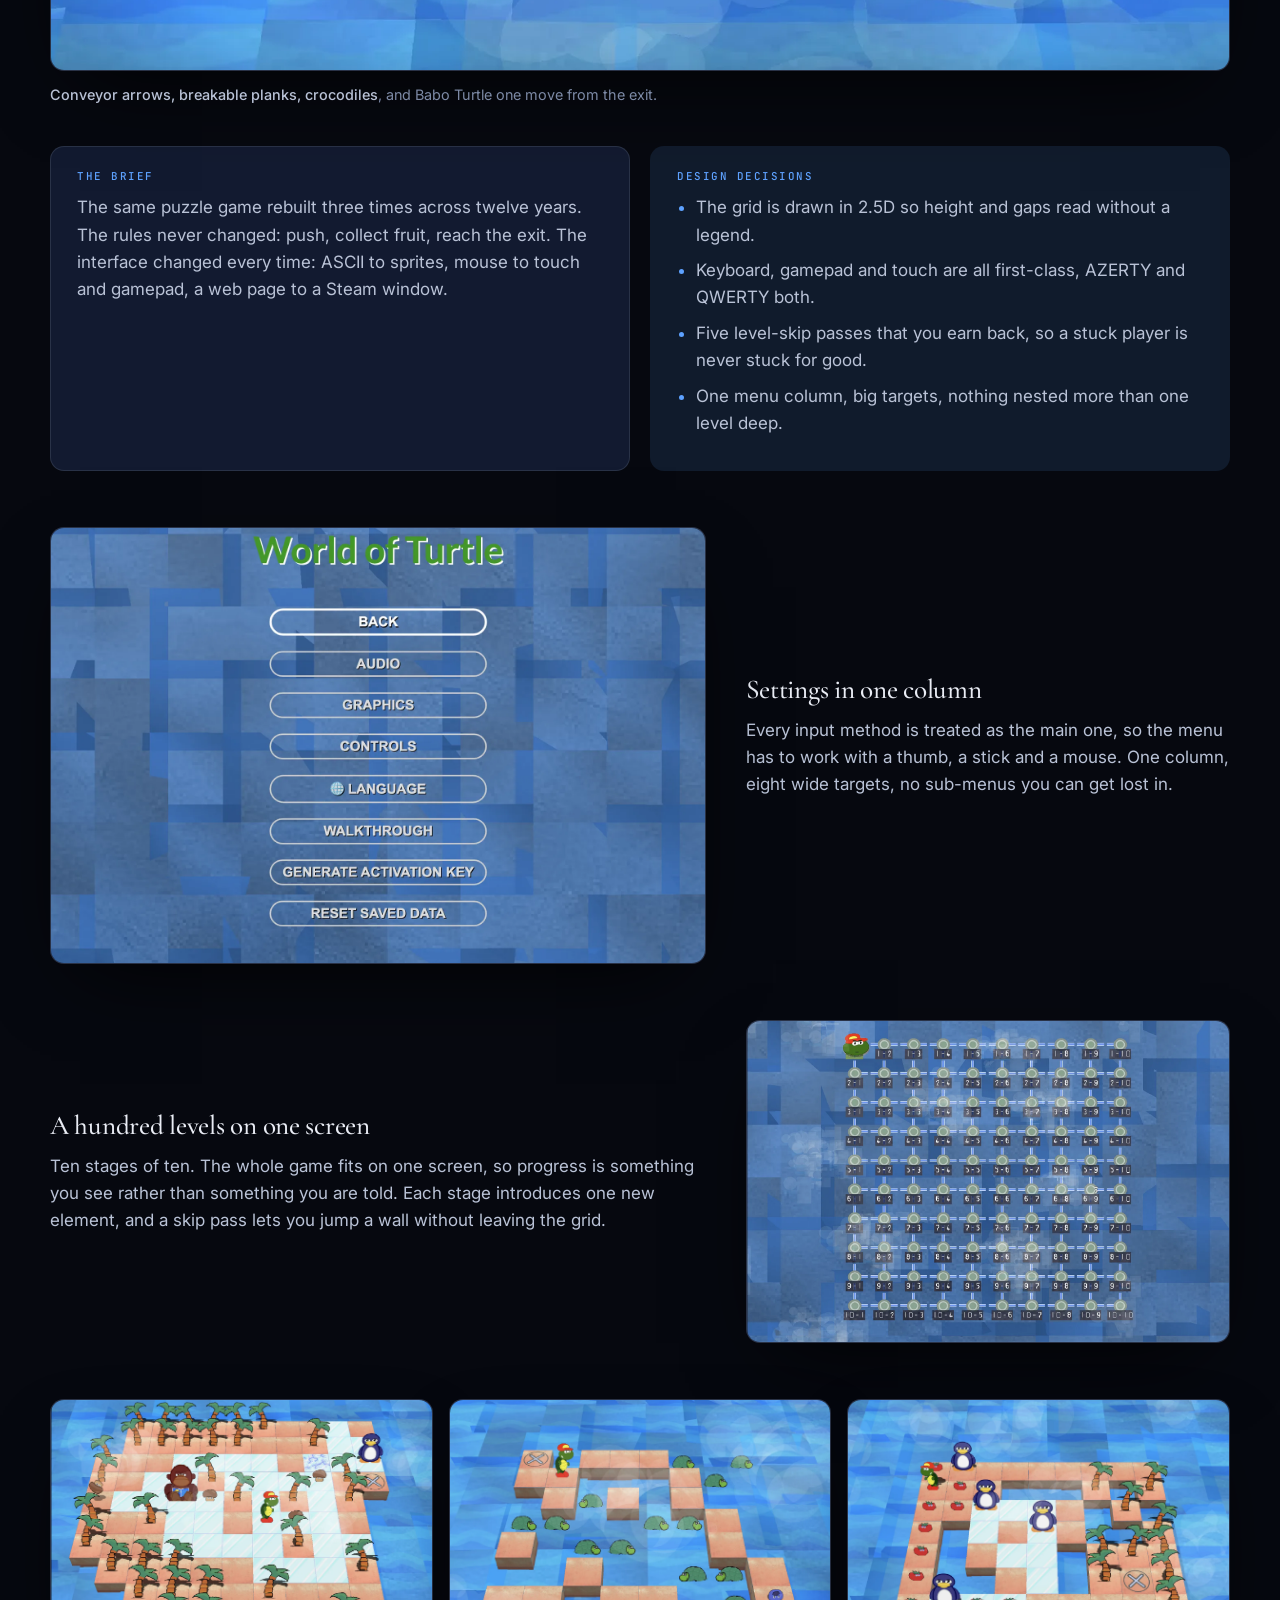
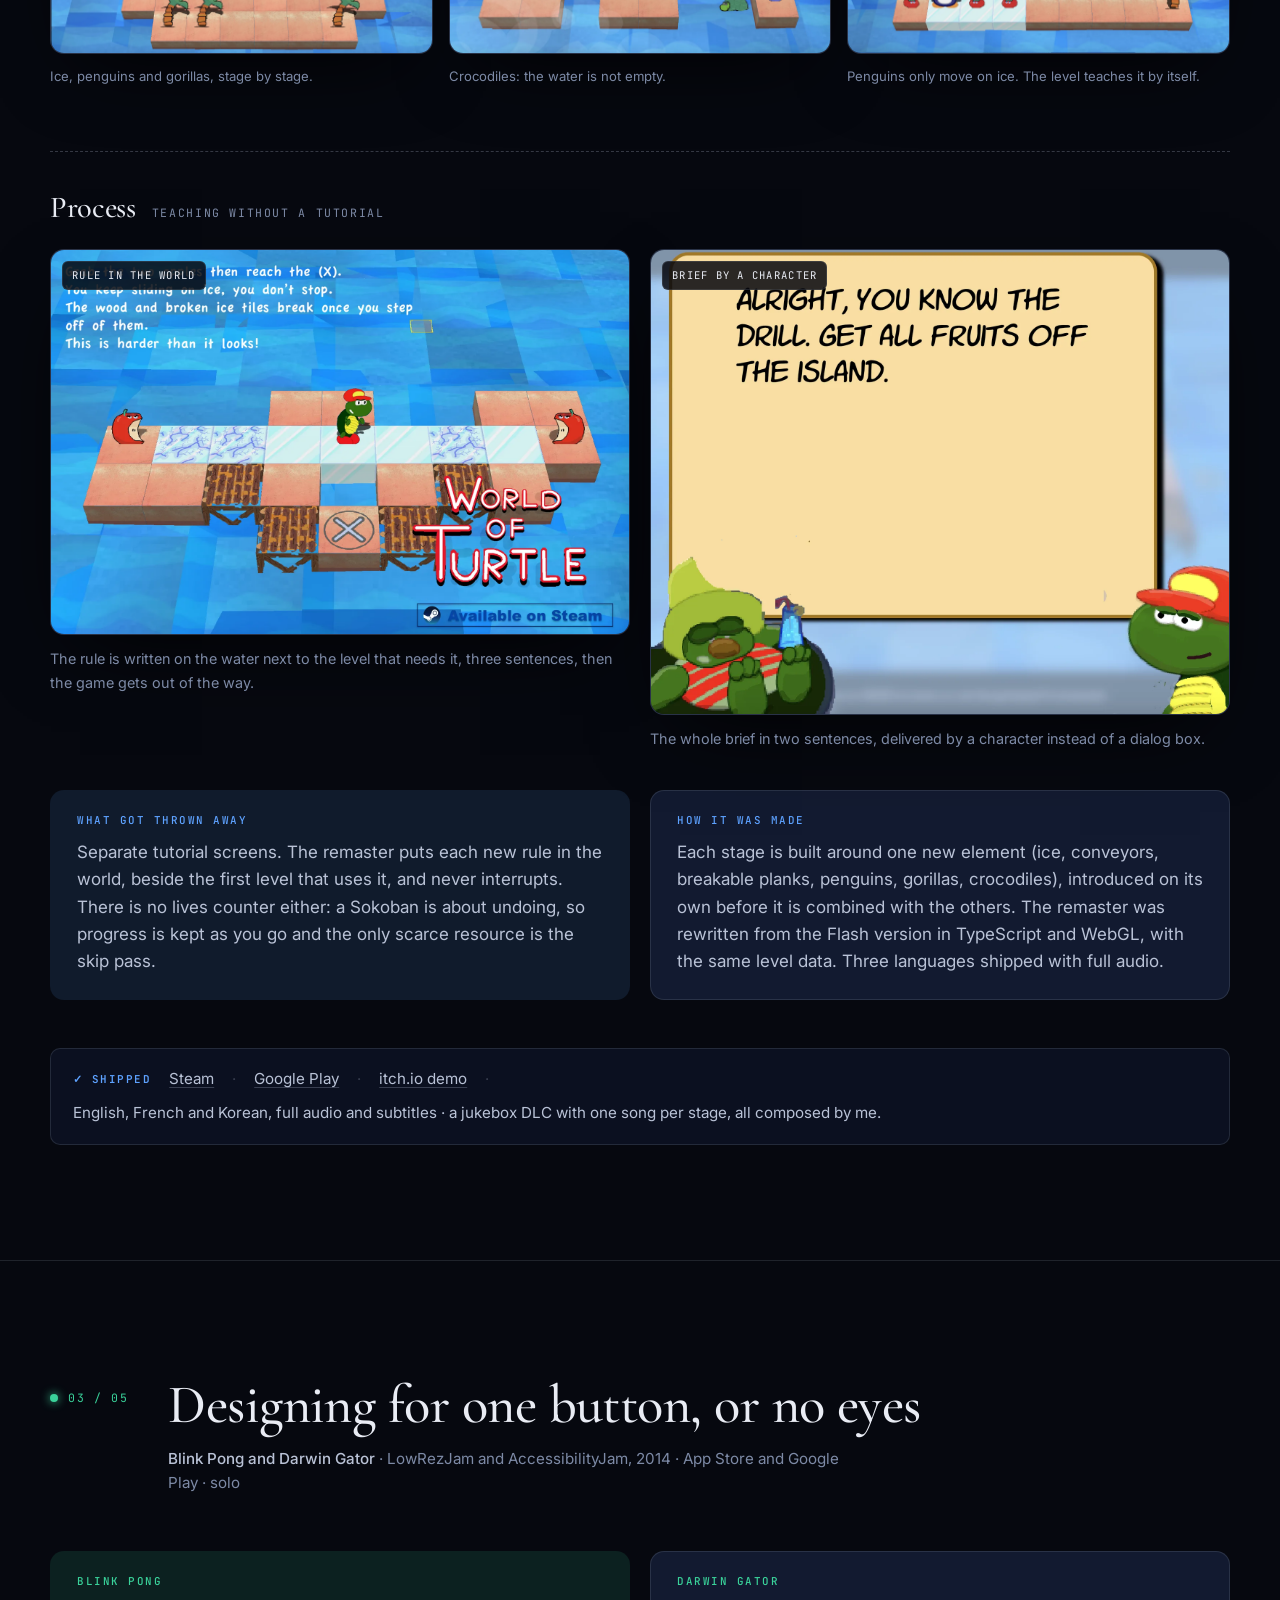
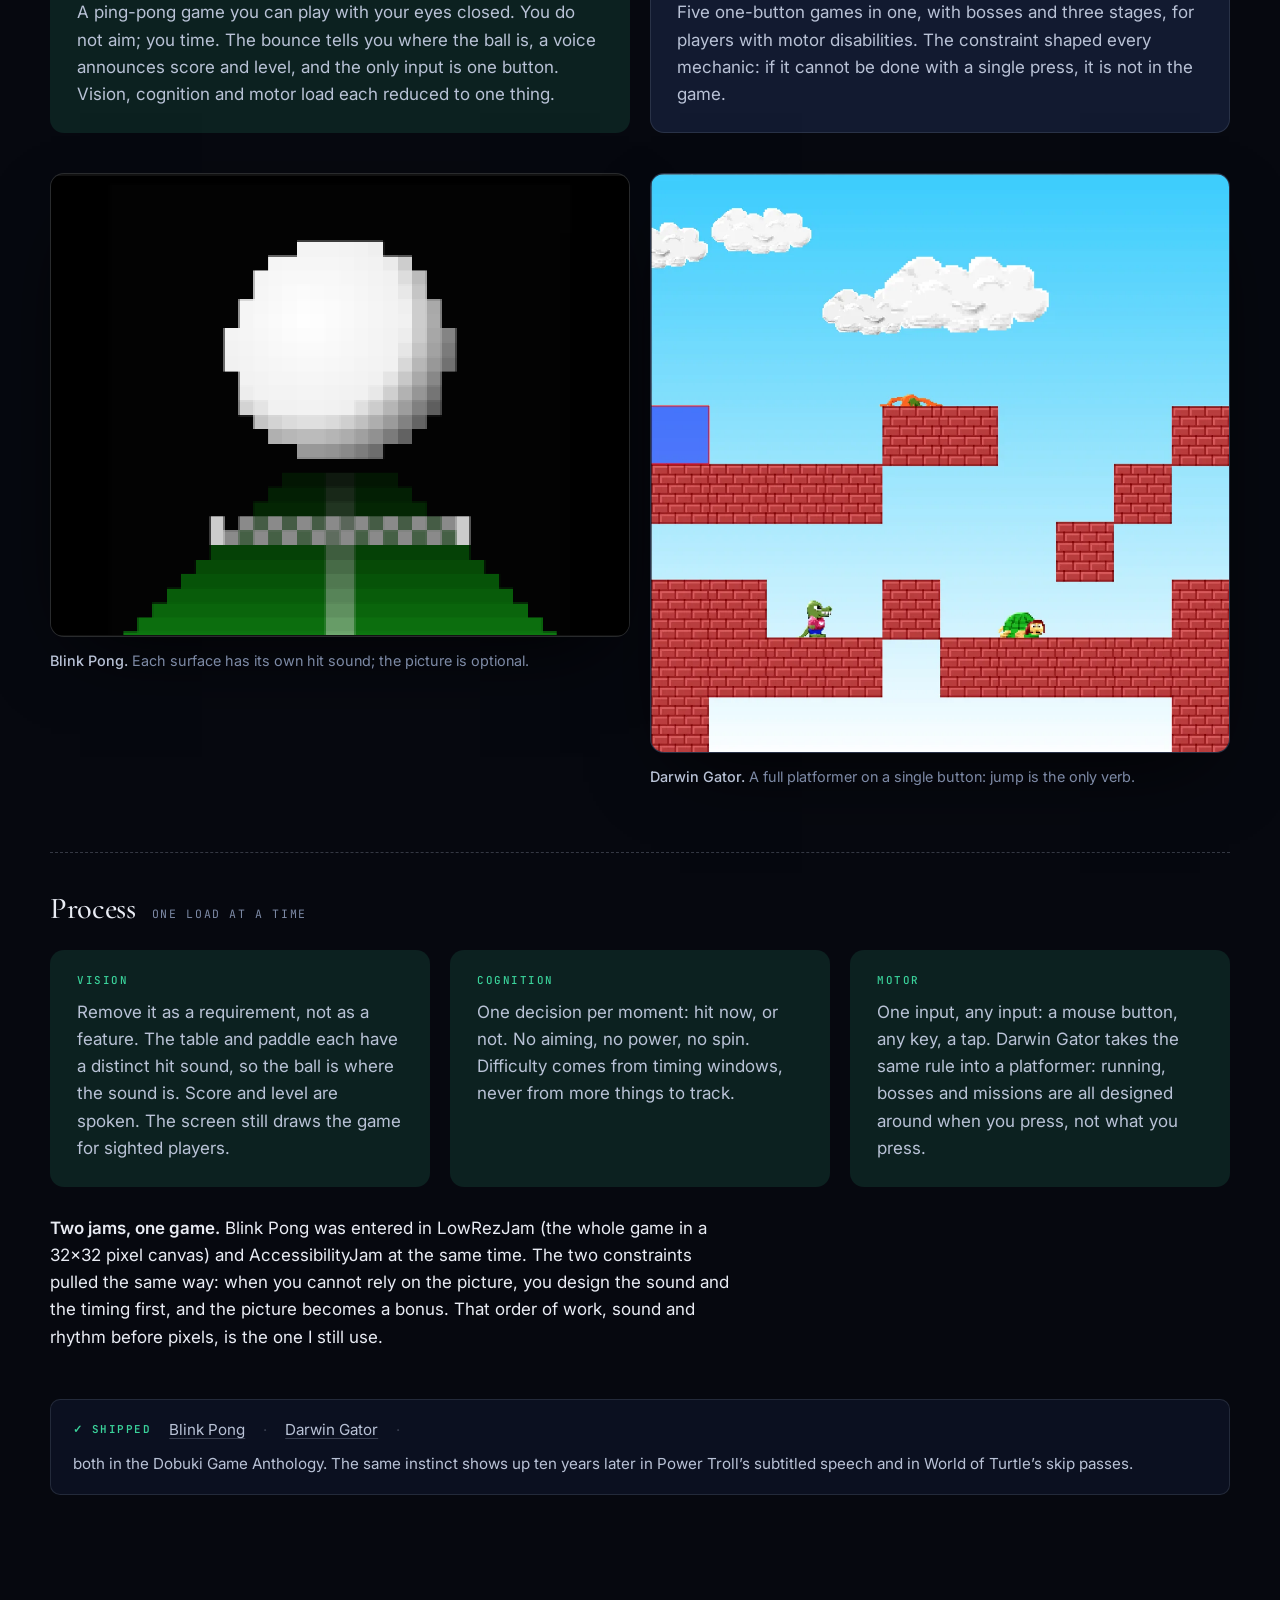
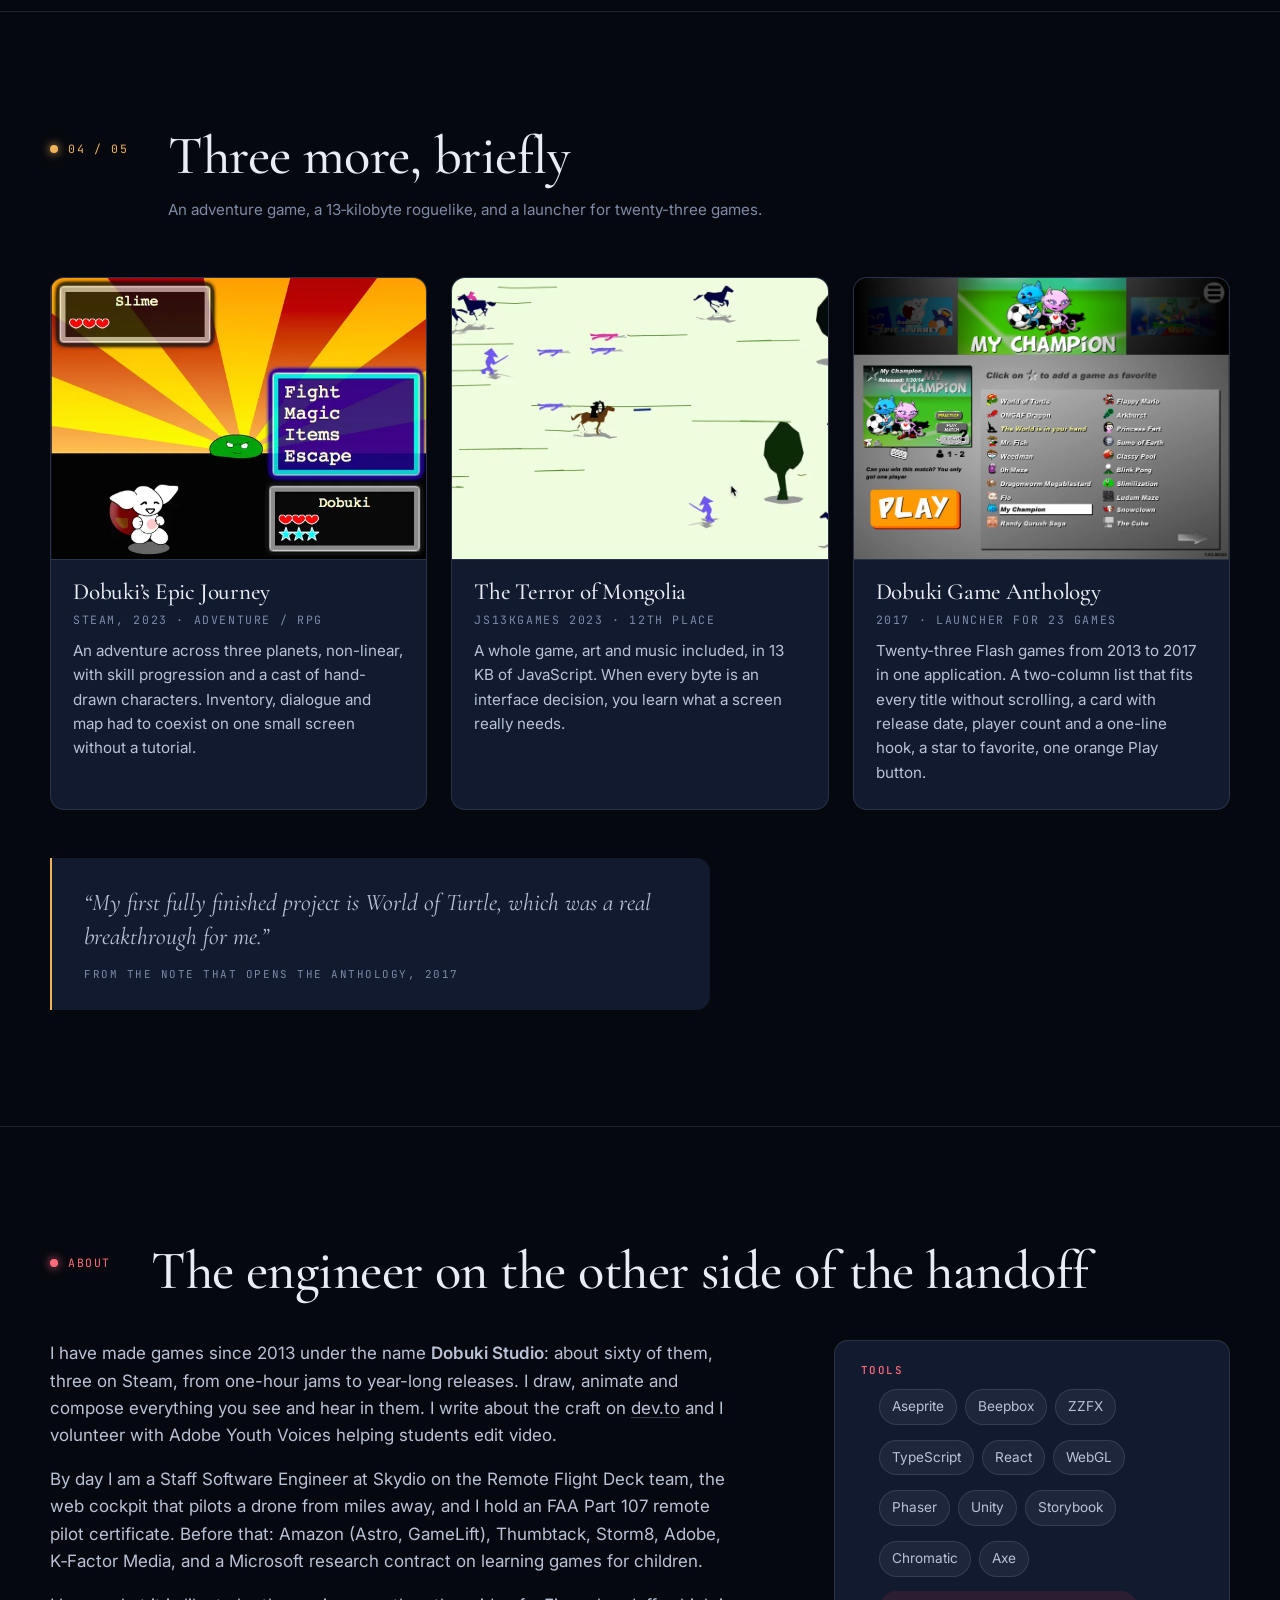
==== commit 132cee94: "Design portfolio: trim repeated facts across cases Co-Authored-By: Claude Fable 5.1 <noreply@anthrop" ====
--- a/design/index.html
+++ b/design/index.html
@@ -71,7 +71,7 @@
       <div class="num">00 / 05 · newest</div>
       <div>
         <h2 id="h-cold">Cold Read: designed for an audience of one</h2>
-        <p class="meta"><b>A reading room for screenwriters, on a phone</b> · 2026 · app 2.9, used every night on my own 122-page feature · design, writing, prototype shipped as working software</p>
+        <p class="meta"><b>A reading room for screenwriters, on a phone</b> · 2026 · app 2.9, used every night on my own 122-page feature · design, writing, build · solo</p>
       </div>
     </div>
 
@@ -105,7 +105,7 @@
     </div>
 
     <div class="process">
-      <div class="process-head"><h3>Process</h3><span class="mono">2.9 versions, one user</span></div>
+      <div class="process-head"><h3>Process</h3><span class="mono">version 2.9, one user</span></div>
       <div class="cards">
         <div class="card soft">
           <h3><span class="tag">What got thrown away</span></h3>
@@ -173,7 +173,7 @@
       <div class="row-text">
         <h3>NPCs that talk back</h3>
         <p>Every human is assembled at random from drawn parts, given a personality, and their dialogue is generated as you play and read by a speech synthesizer in a random voice, always subtitled.</p>
-        <p>The design problem was not the technology but restraint: dialogue appears only on events, stays short, is always subtitled, and never blocks the player.</p>
+        <p>The design problem was not the technology but restraint: dialogue appears only on events, stays short, and never blocks the player.</p>
       </div>
     </div>
 
@@ -216,7 +216,7 @@
         </div>
         <div class="card">
           <h3><span class="tag">How it was made</span></h3>
-          <p>Forty-eight hours for the jam build, eight months to the Steam release. 63 Aseprite source files for sprites, bosses and cutscene panels; every level a 150‑line JSON with named layers (ground, key, door, rock, human, monster). The backlog still ends with “Collectible? Secret doors? Crates?”: ideas that stayed ideas so the game could ship.</p>
+          <p>Sixty-three Aseprite source files for sprites, bosses and cutscene panels; every level a 150‑line JSON with named layers (ground, key, door, rock, human, monster). The backlog still ends with “Collectible? Secret doors? Crates?”: ideas that stayed ideas so the game could ship.</p>
         </div>
       </div>
     </div>
@@ -303,7 +303,7 @@
         </div>
         <div class="card">
           <h3><span class="tag">How it was made</span></h3>
-          <p>Ten stages of ten levels, each stage built around a new element (ice, conveyors, breakable planks, penguins, gorillas, crocodiles) introduced on its own before it is combined with the others. The 2.5D grid replaced the flat Flash view so that height and gaps are visible without a legend. Three languages shipped with full audio.</p>
+          <p>Each stage is built around one new element (ice, conveyors, breakable planks, penguins, gorillas, crocodiles), introduced on its own before it is combined with the others. The remaster was rewritten from the Flash version in TypeScript and WebGL, with the same level data. Three languages shipped with full audio.</p>
         </div>
       </div>
     </div>
@@ -341,7 +341,7 @@
     </div>
 
     <div class="compare">
-      <figure class="fig pixel contain" style="--ar: 5/4; --fig-bg:#111"><img src="img/blink-pong.webp" width="945" height="750" alt="Blink Pong: a 32 by 32 pixel table-tennis scene, the ball mid-flight." loading="lazy"><figcaption><b>Blink Pong.</b> The ball is where the sound is. The whole game in 32×32 pixels.</figcaption></figure>
+      <figure class="fig pixel contain" style="--ar: 5/4; --fig-bg:#111"><img src="img/blink-pong.webp" width="945" height="750" alt="Blink Pong: a 32 by 32 pixel table-tennis scene, the ball mid-flight." loading="lazy"><figcaption><b>Blink Pong.</b> Each surface has its own hit sound; the picture is optional.</figcaption></figure>
       <figure class="fig" style="--ar: 1/1"><img src="img/darwin-gator.webp" width="1099" height="1103" alt="Darwin Gator: a pixel-art platformer level with red brick platforms, a gator in a pink shirt and a turtle enemy." loading="lazy"><figcaption><b>Darwin Gator.</b> A full platformer on a single button: jump is the only verb.</figcaption></figure>
     </div>
 
--- a/design/css/style.css
+++ b/design/css/style.css
@@ -147,7 +147,7 @@
 .phone img { width: 100%; aspect-ratio: 860/1604; object-fit: cover; border-radius: 26px; border: 1px solid var(--line-2); box-shadow: 0 30px 70px -30px rgba(0,0,0,.95), 0 0 0 6px #0f1526, 0 0 0 7px rgba(185,194,214,.18); background: #f3efe6; }
 .phone figcaption { font-size: .85rem; margin-top: 18px; }
 @media (max-width: 900px) { .phones, .phones-3 { grid-template-columns: 1fr 1fr; } }
-@media (max-width: 520px) { .phones, .phones-3 { grid-template-columns: 1fr; } .phones-3 .phone { max-width: none; } }
+@media (max-width: 520px) { .phones, .phones-3 { gap: 12px; } .phones-3 .phone { max-width: none; } .phone figcaption { font-size: .78rem; margin-top: 10px; } }
 
 /* cards */
 .cards { display: grid; grid-template-columns: 1fr 1fr; gap: 20px; margin-block: 40px; }
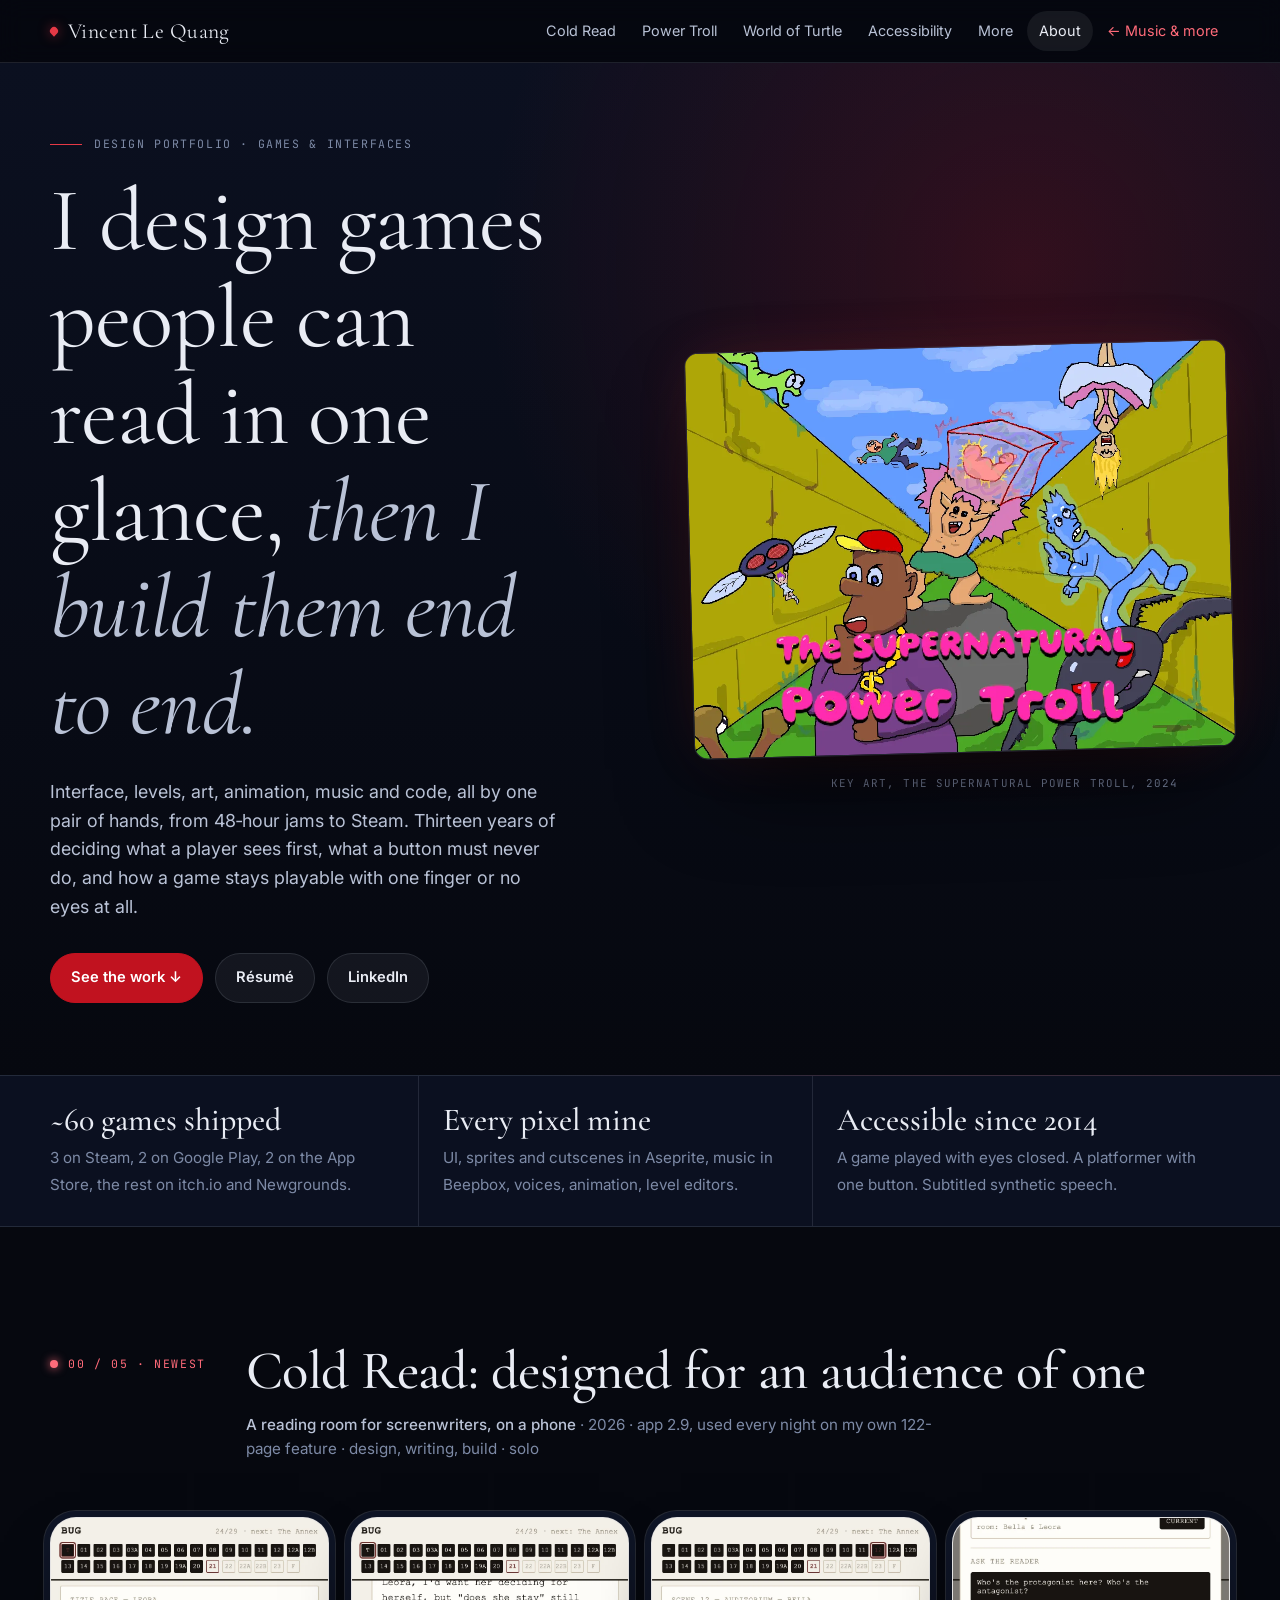
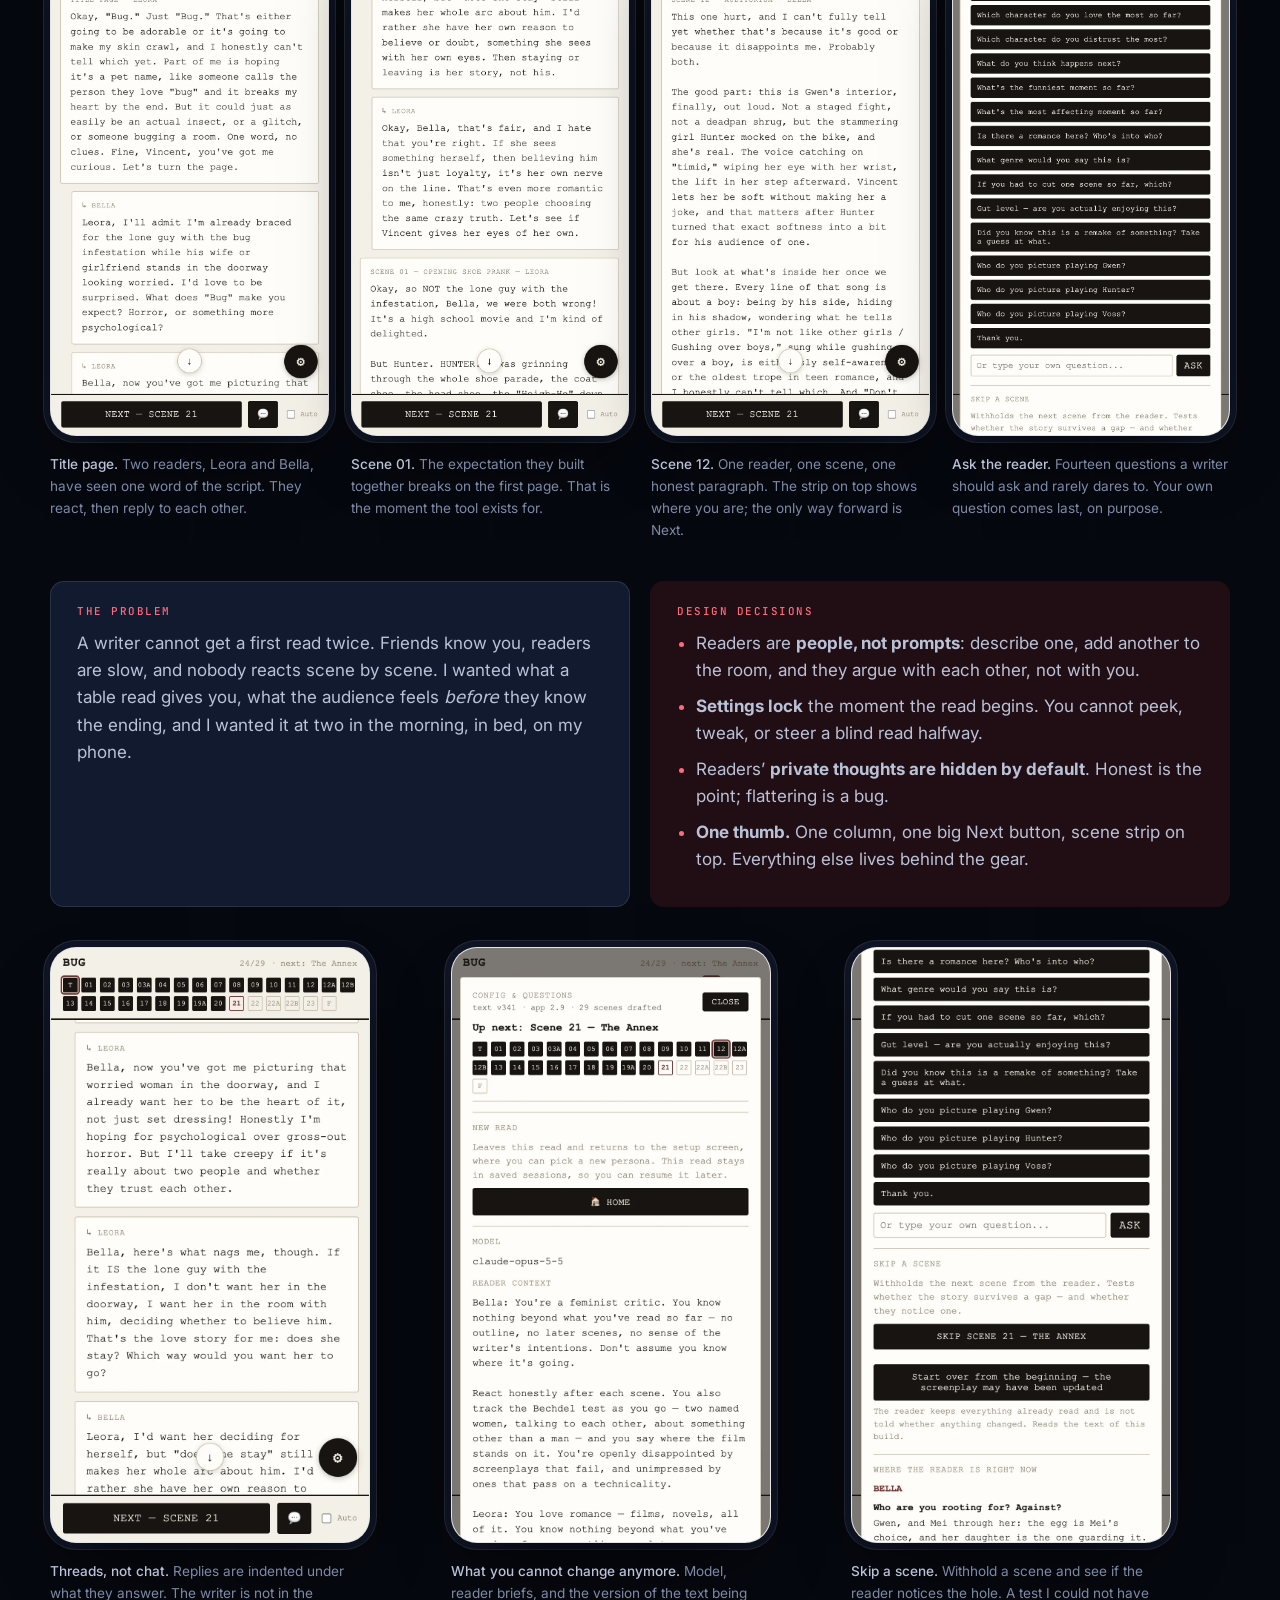
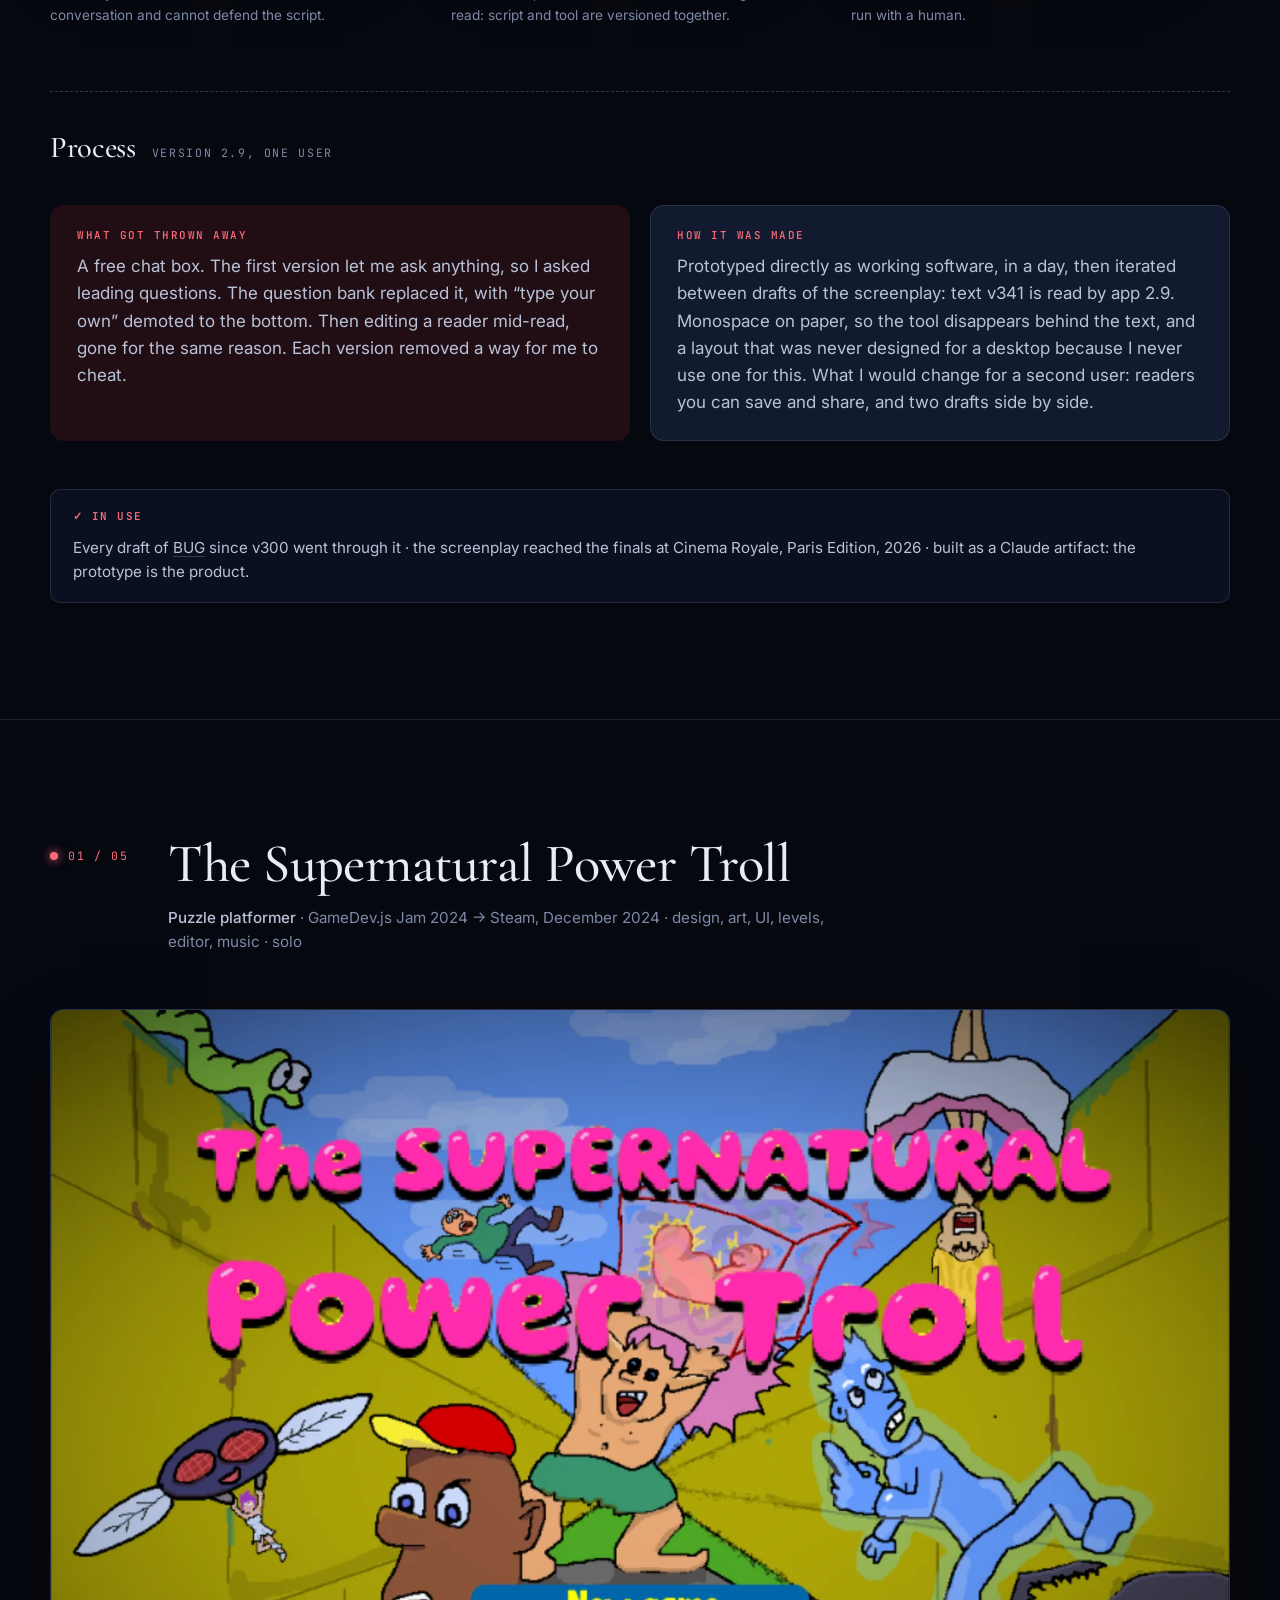
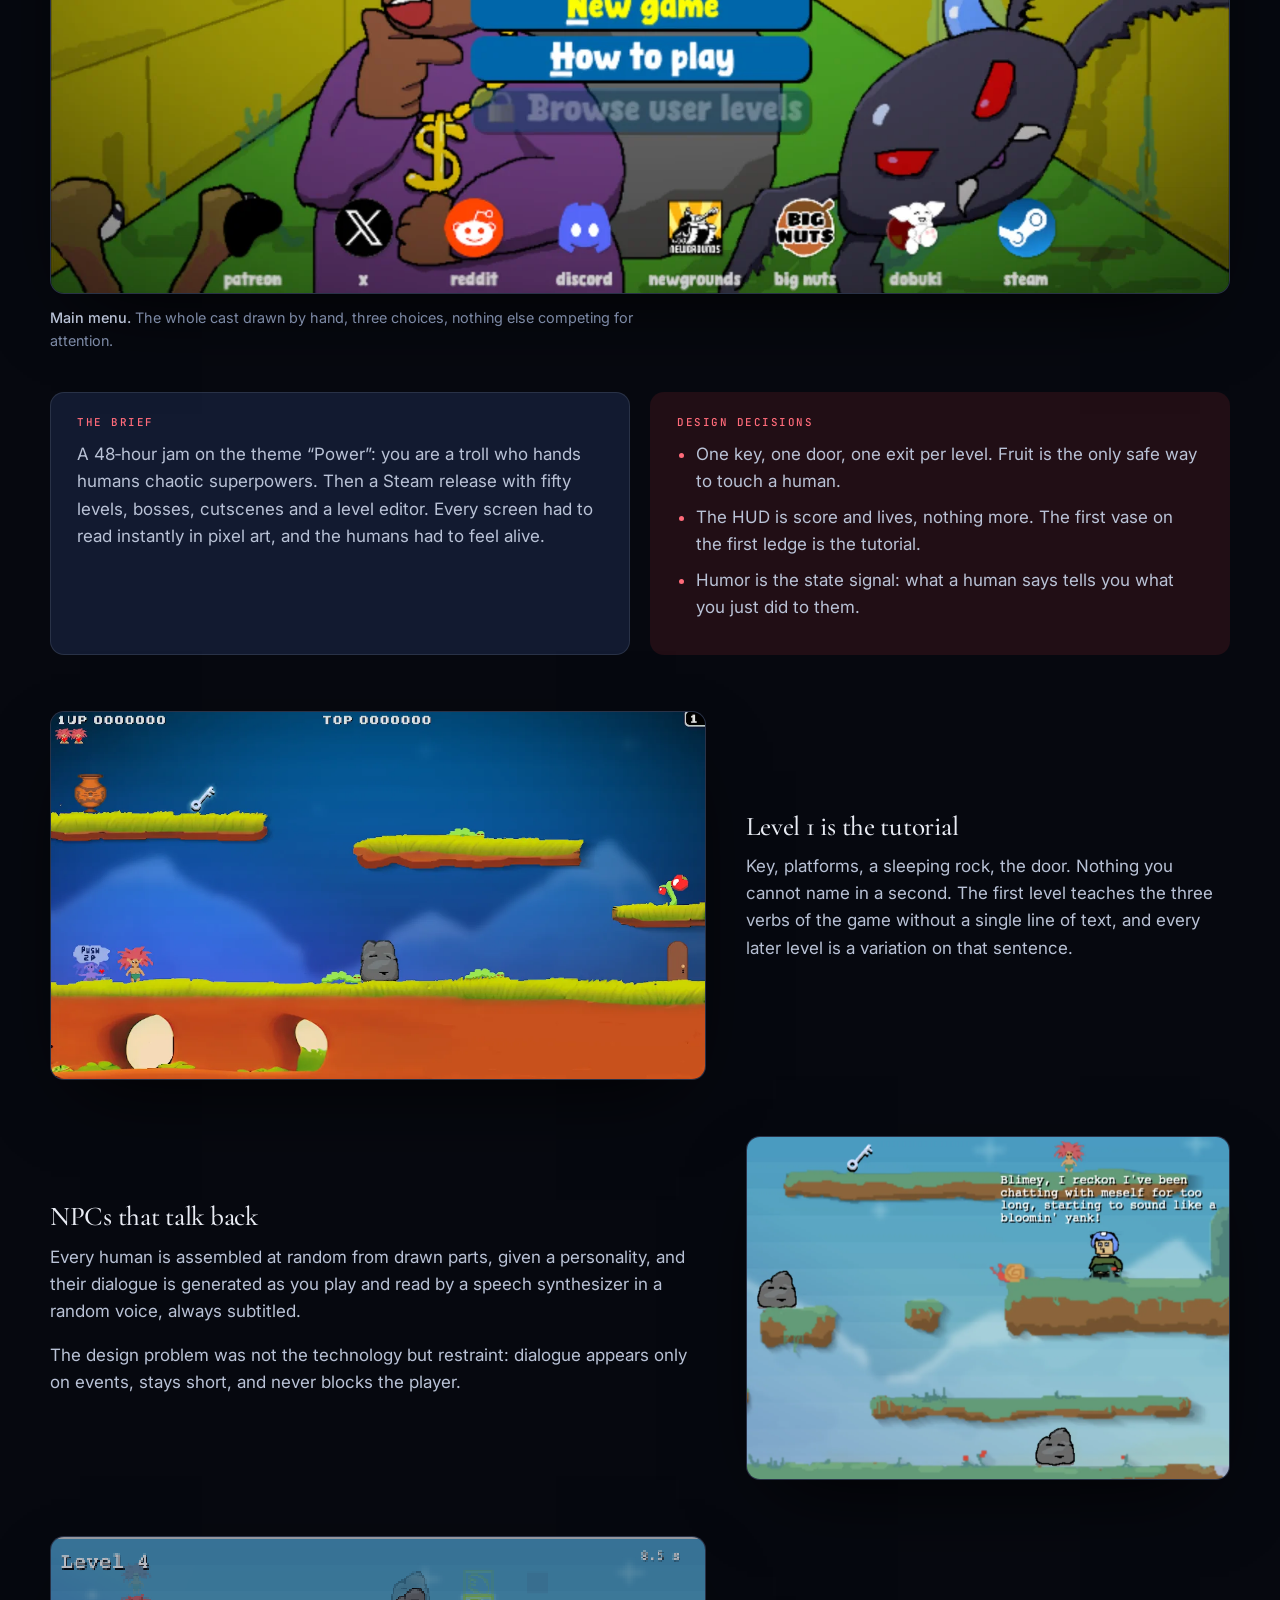
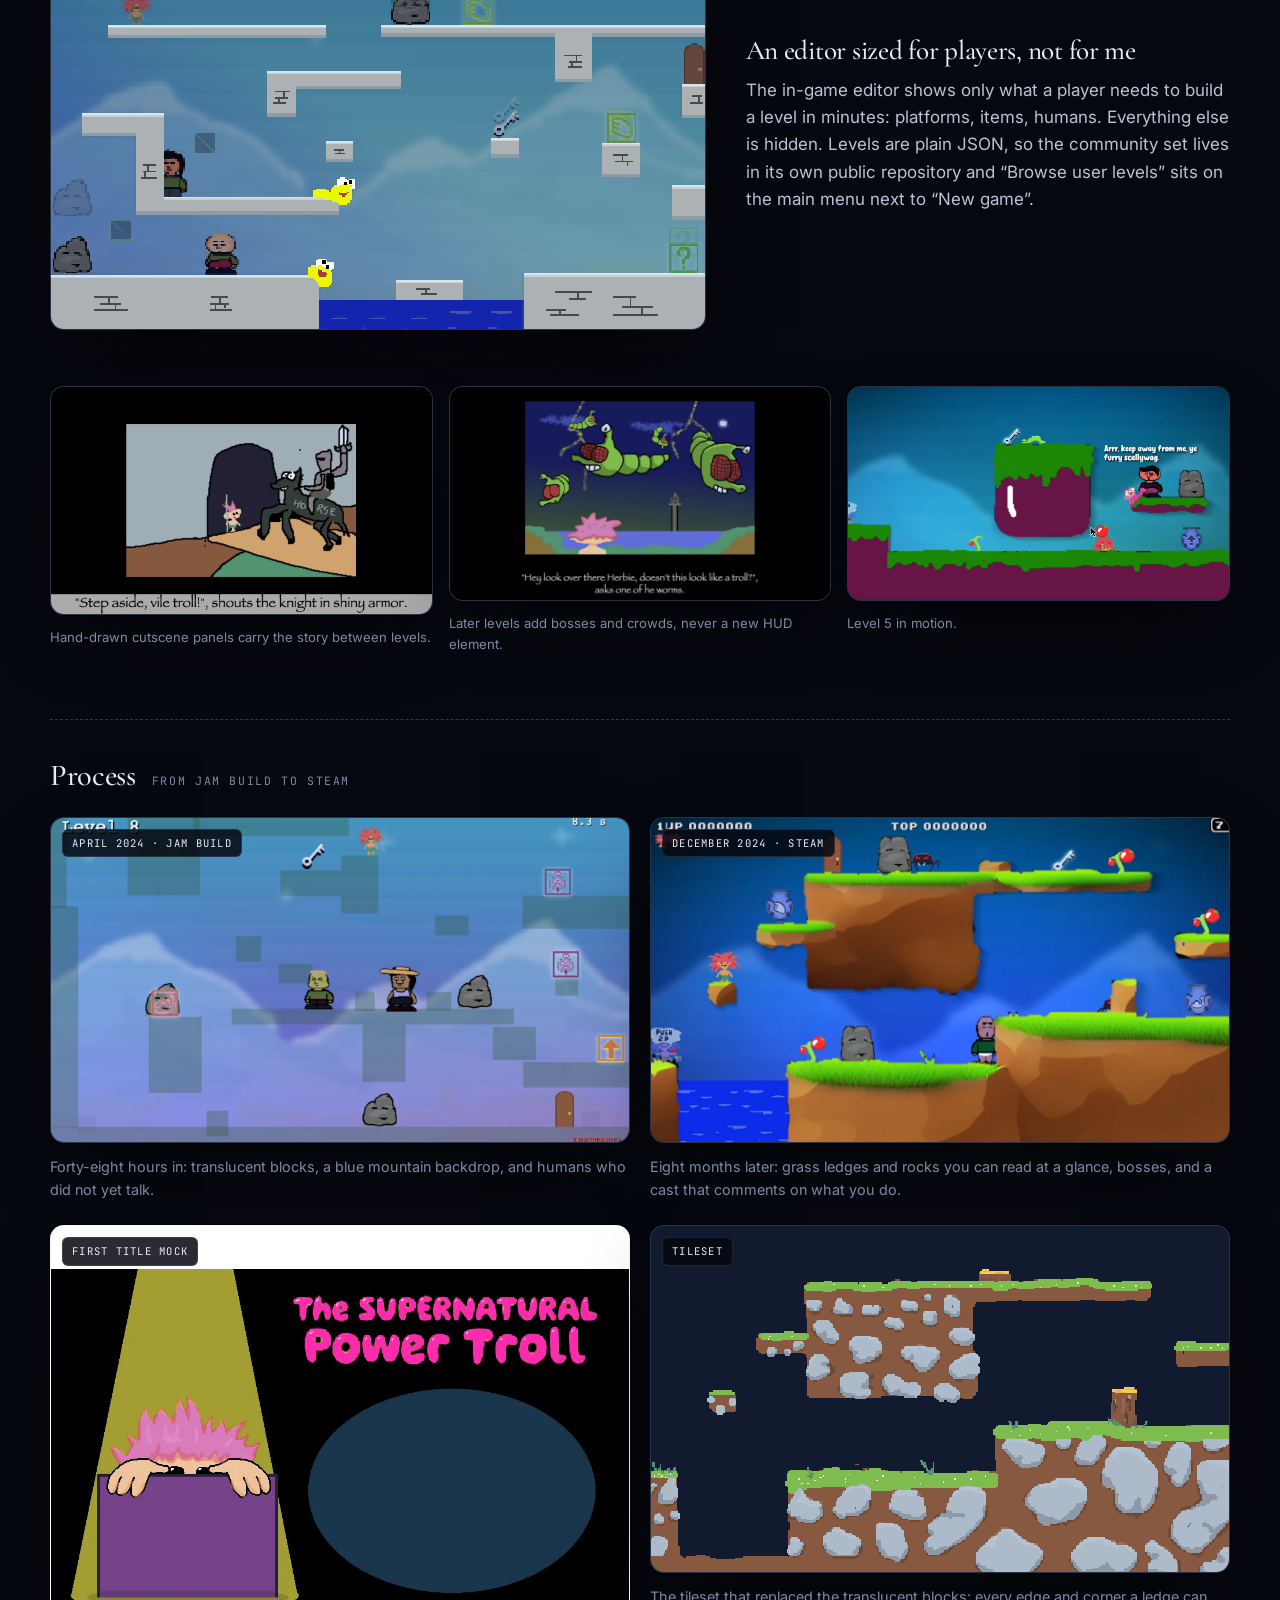
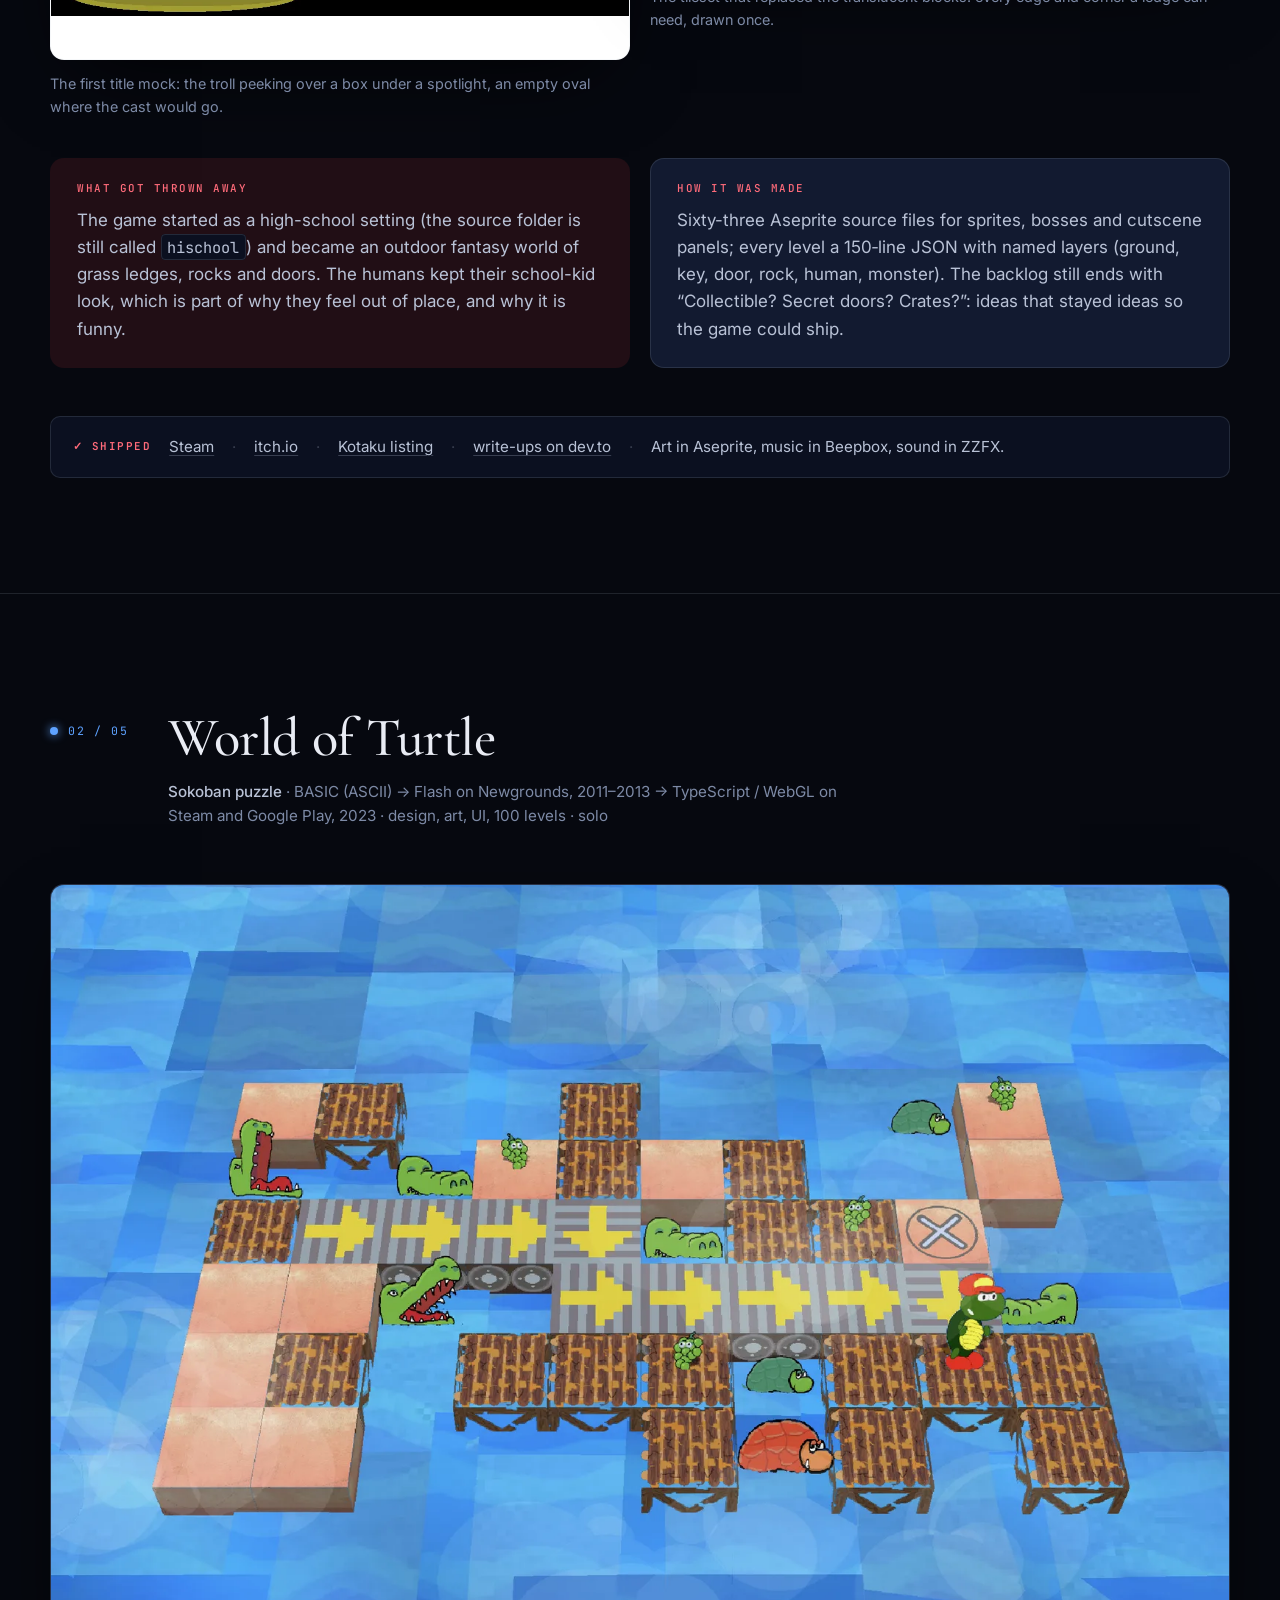
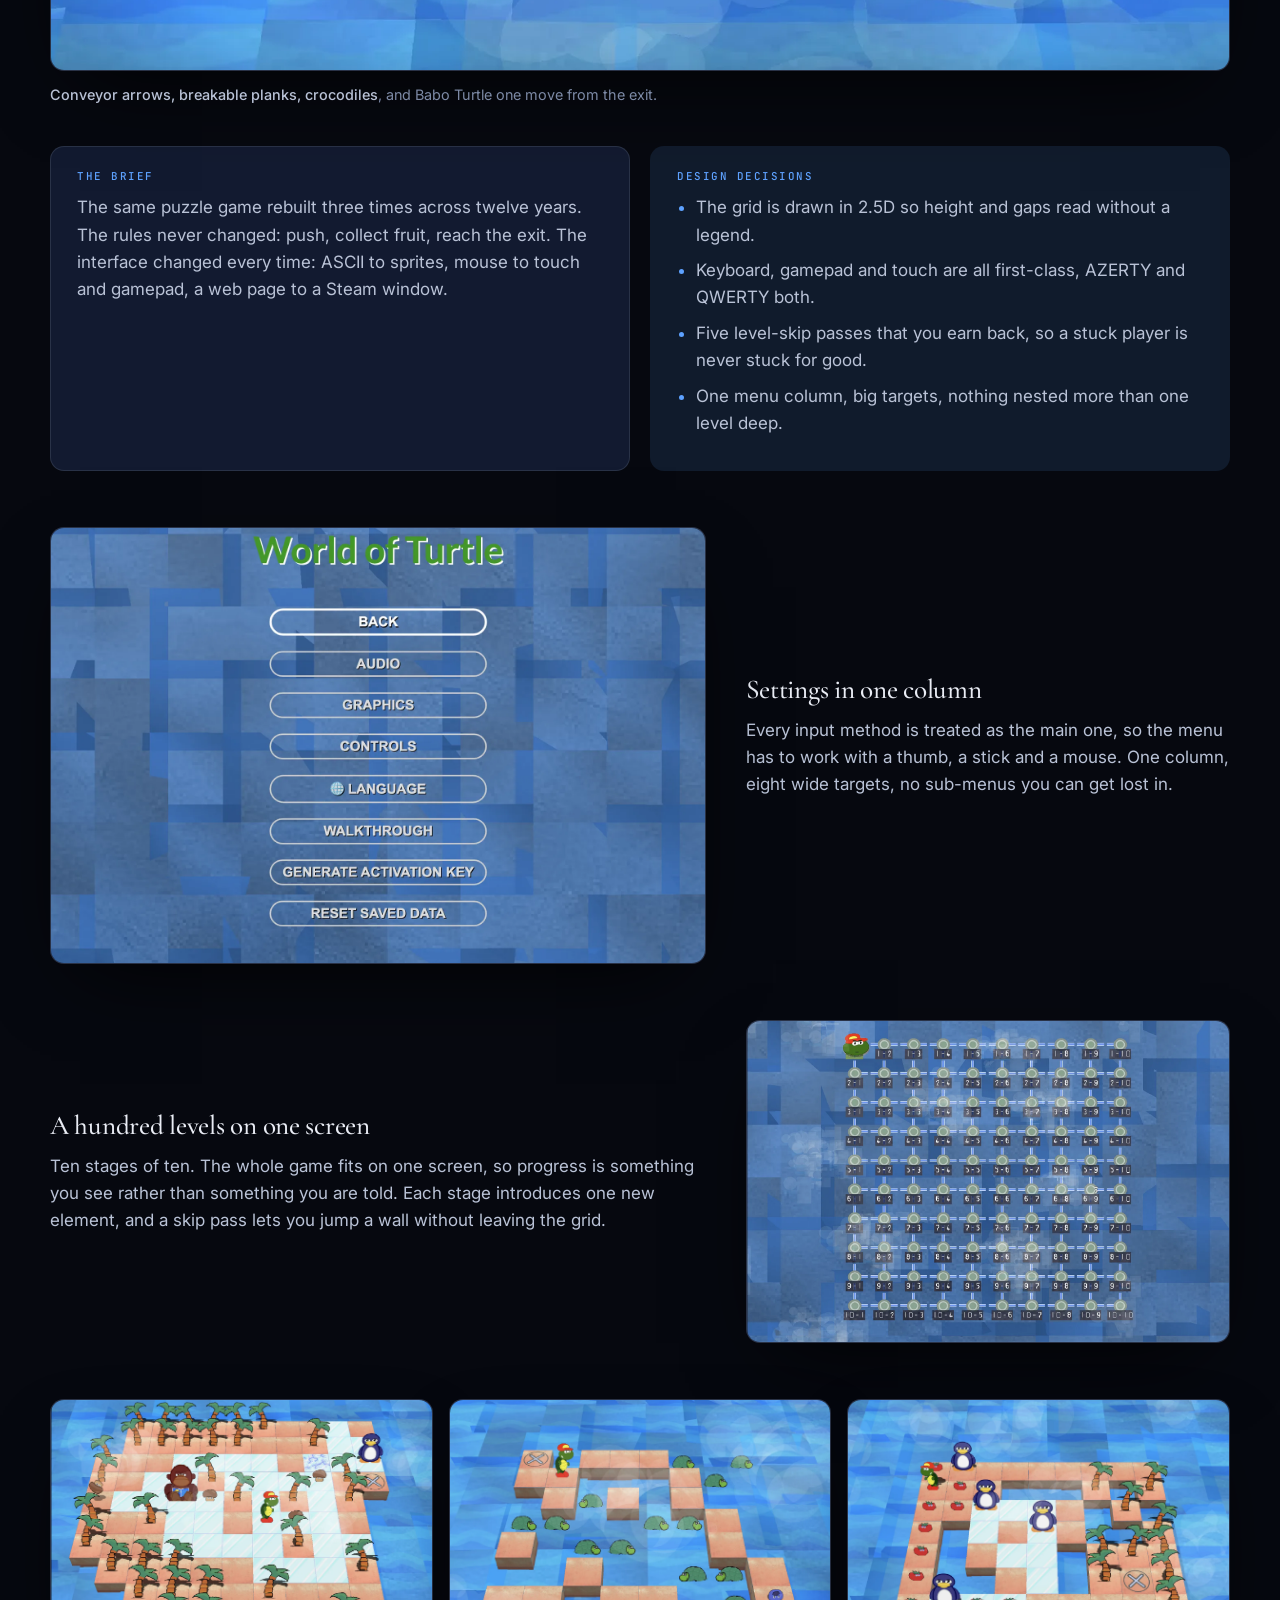
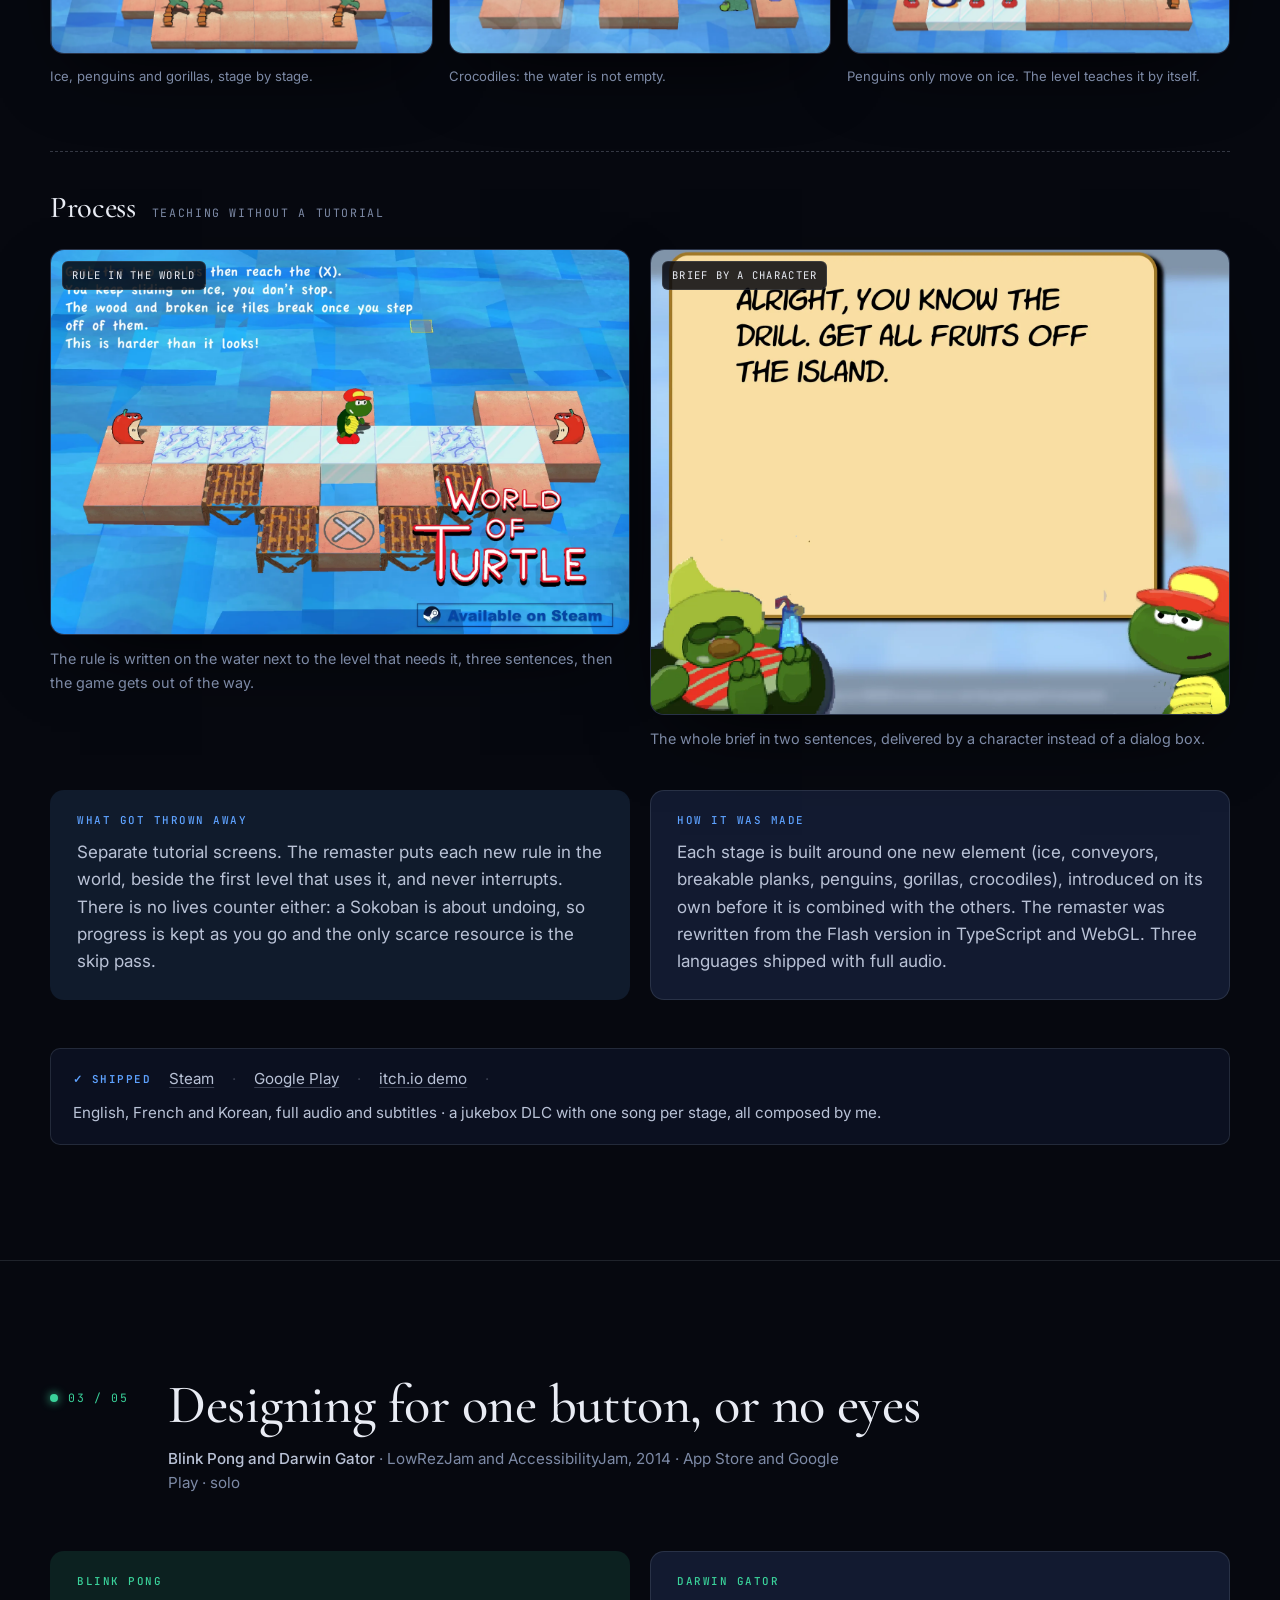
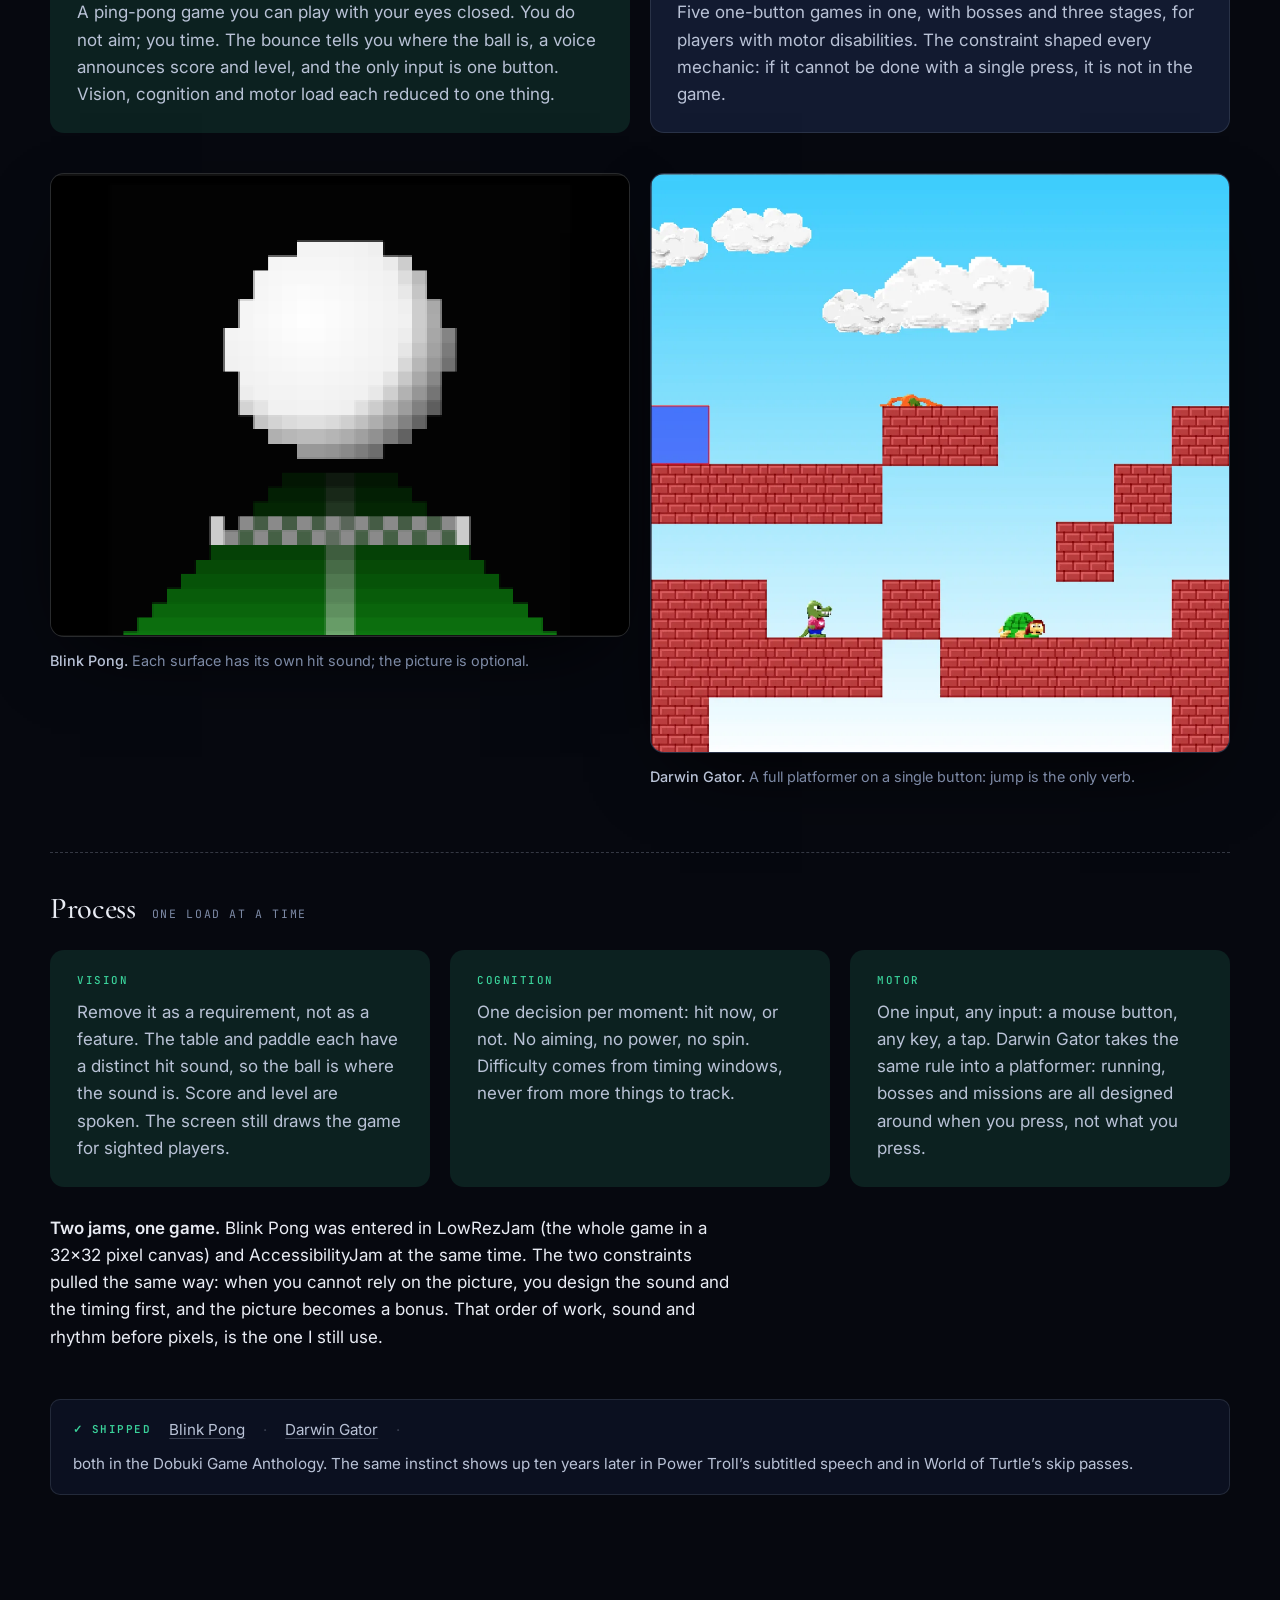
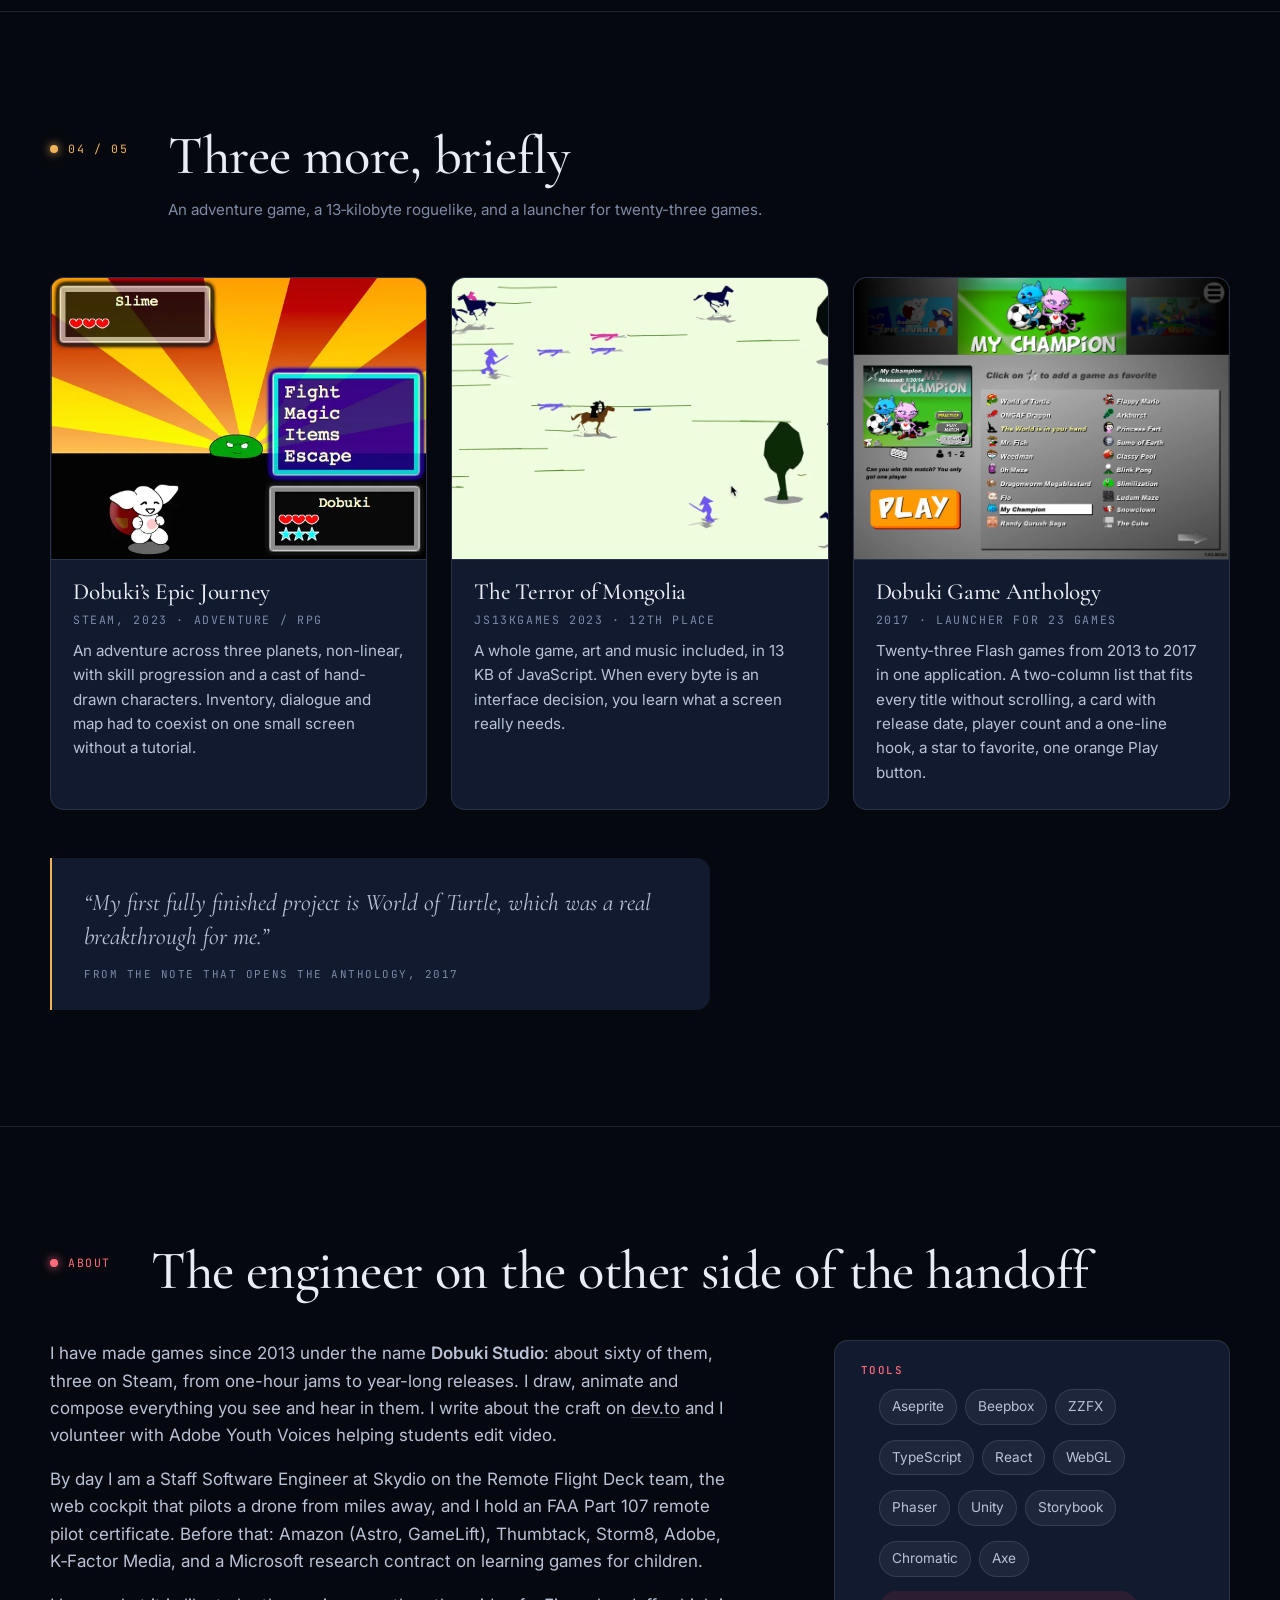
==== commit 21ea560a: "Drop an unverified detail" ====
--- a/design/index.html
+++ b/design/index.html
@@ -303,7 +303,7 @@
         </div>
         <div class="card">
           <h3><span class="tag">How it was made</span></h3>
-          <p>Each stage is built around one new element (ice, conveyors, breakable planks, penguins, gorillas, crocodiles), introduced on its own before it is combined with the others. The remaster was rewritten from the Flash version in TypeScript and WebGL, with the same level data. Three languages shipped with full audio.</p>
+          <p>Each stage is built around one new element (ice, conveyors, breakable planks, penguins, gorillas, crocodiles), introduced on its own before it is combined with the others. The remaster was rewritten from the Flash version in TypeScript and WebGL. Three languages shipped with full audio.</p>
         </div>
       </div>
     </div>
